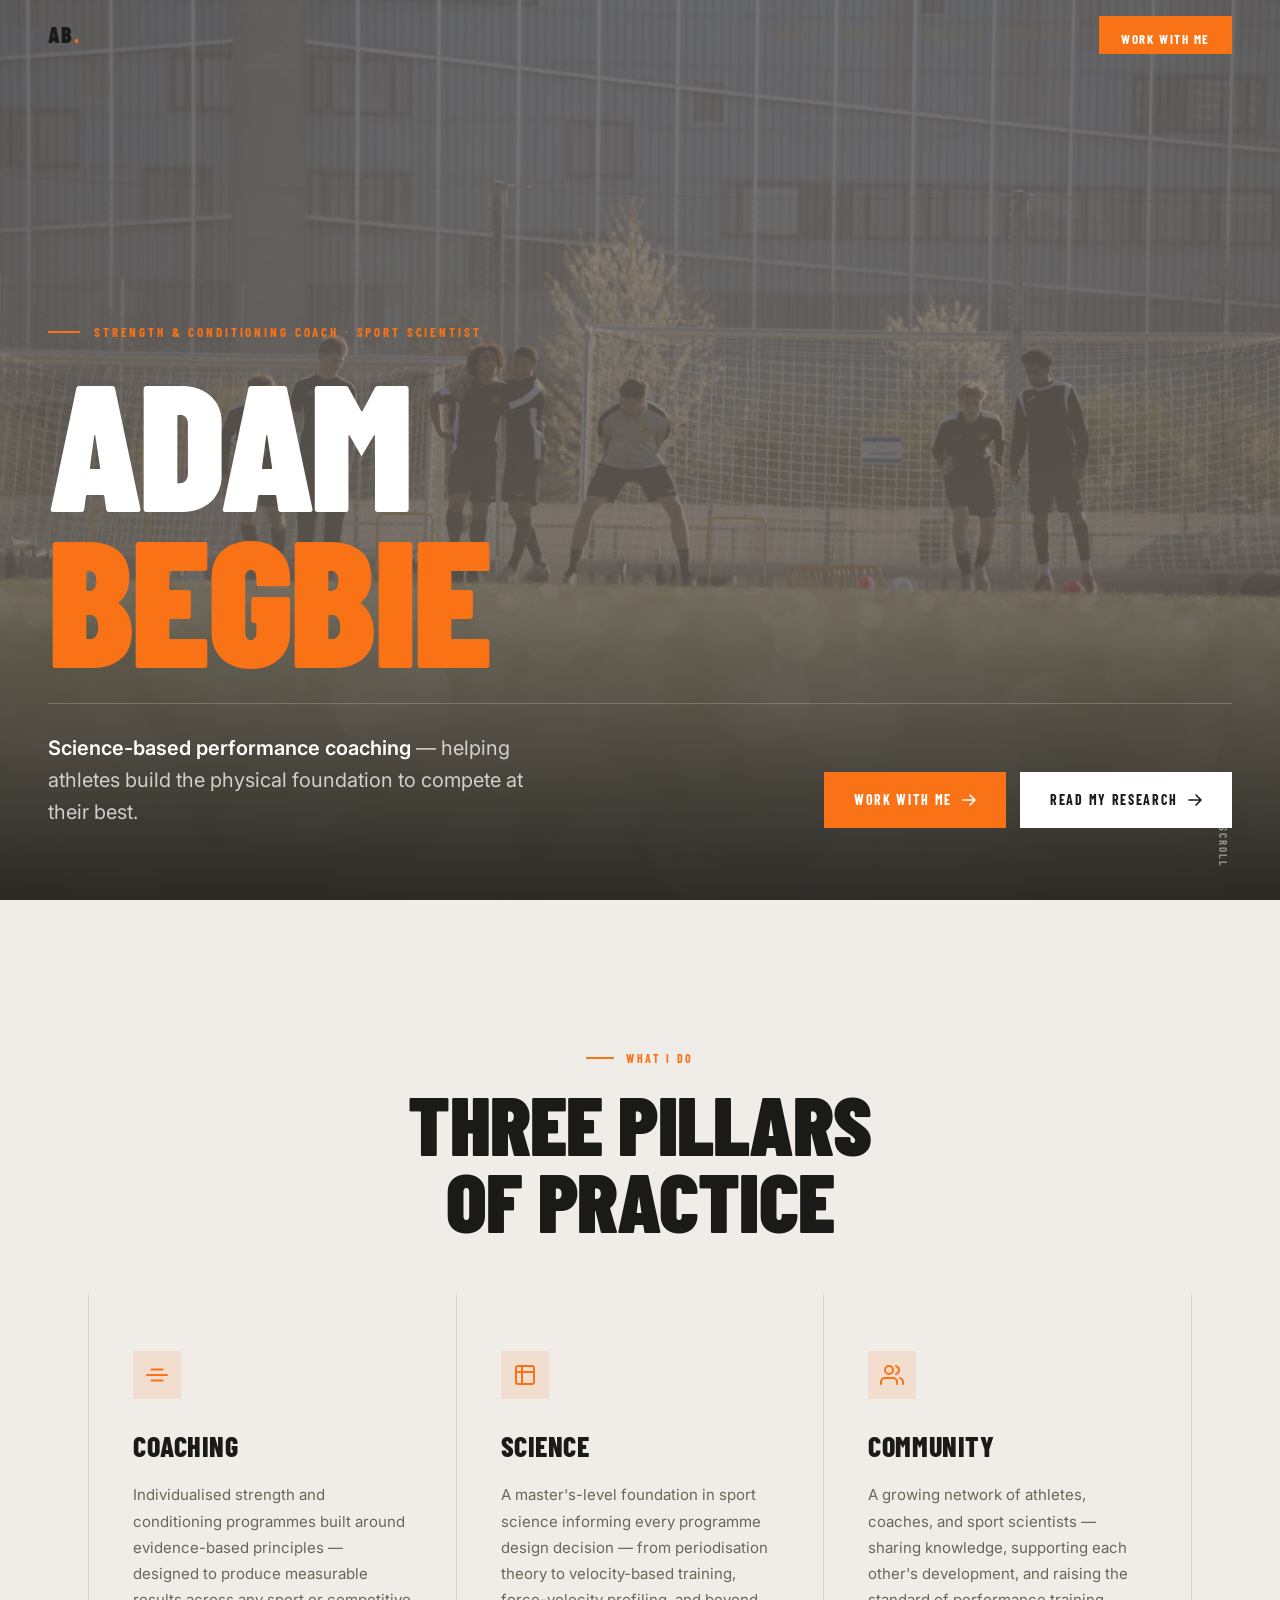
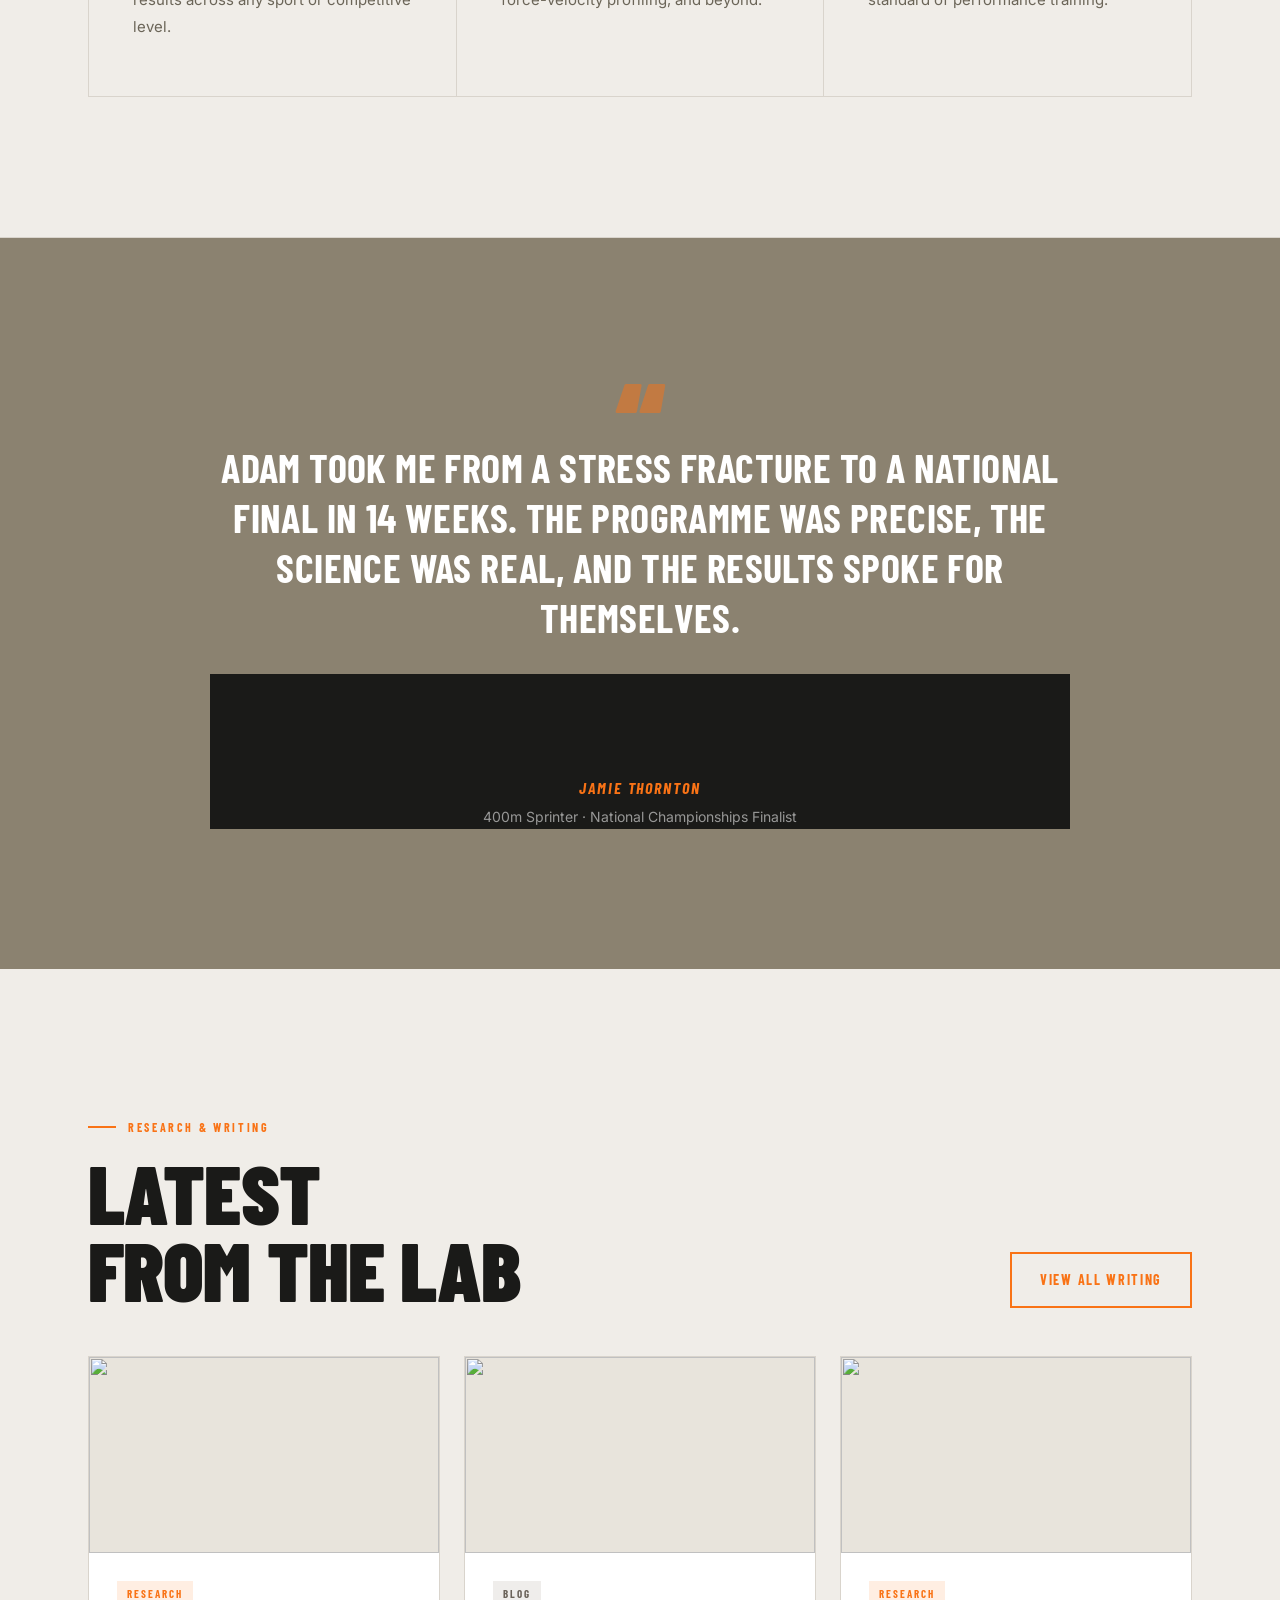
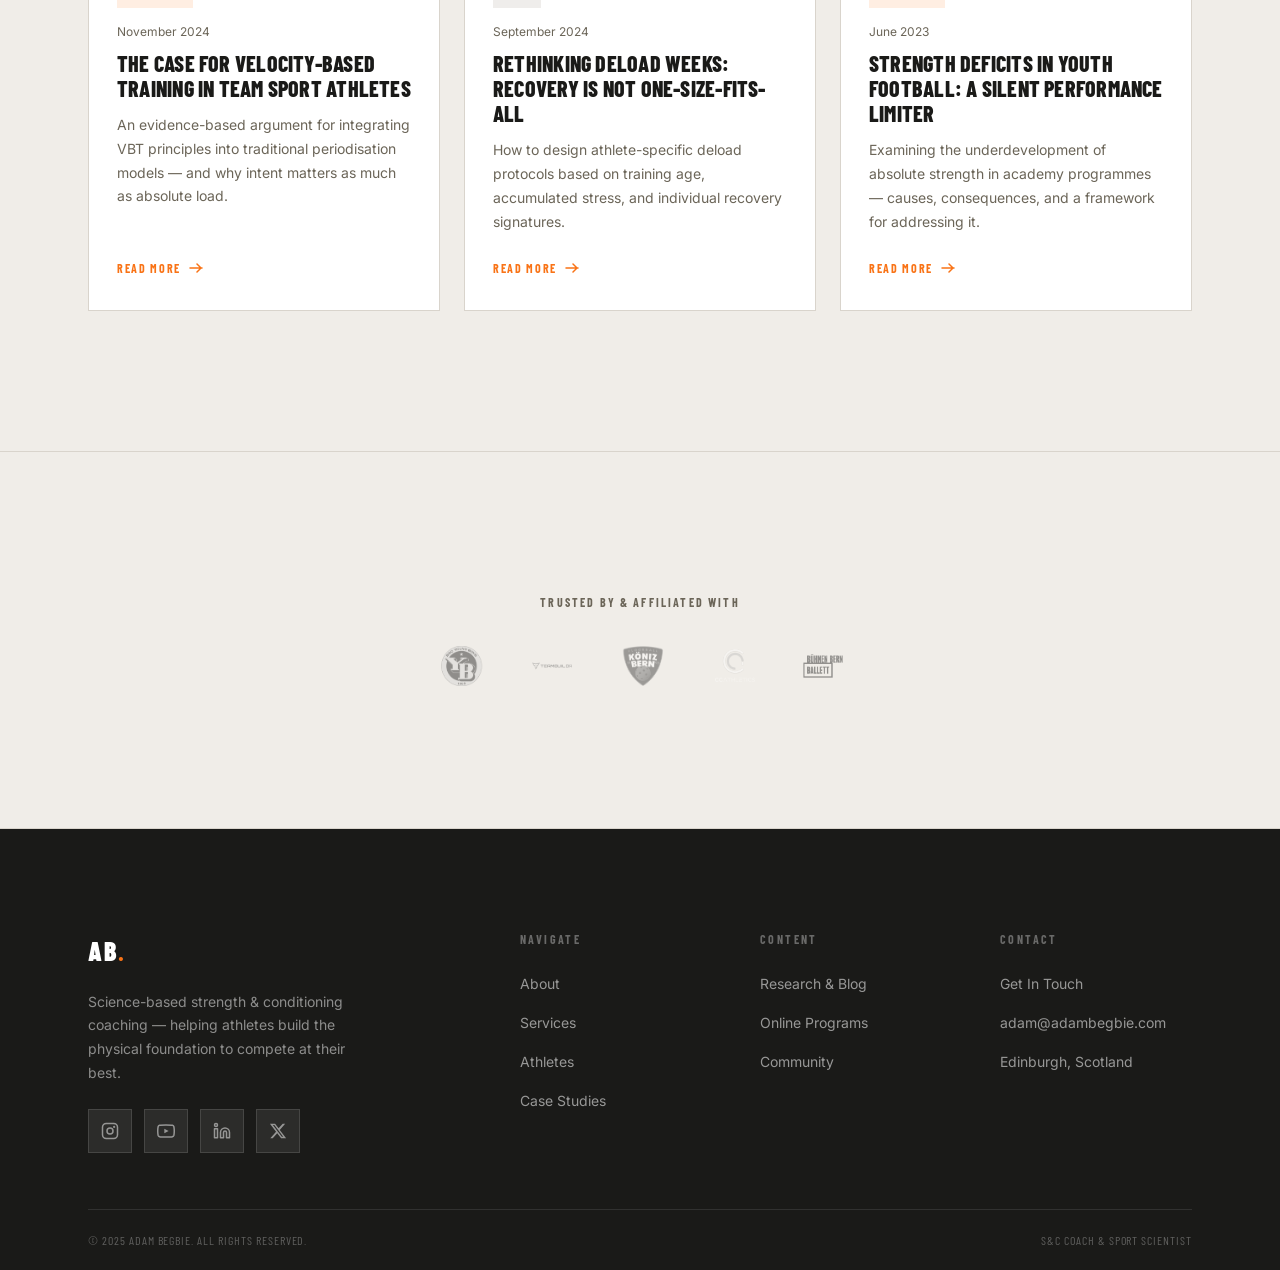
==== index.html @ f8c19b1a "Integrate real images — hero, about portrait, Lea Suter athlete card, partner logos Co-Authored-By: " ====
<!DOCTYPE html>
<html lang="en">
<head>
  <meta charset="UTF-8">
  <meta name="viewport" content="width=device-width, initial-scale=1.0">
  <title>Adam Begbie — Strength & Conditioning Coach & Sport Scientist</title>
  <meta name="description" content="Science-based strength and conditioning coaching for athletes who demand more. 1:1 coaching, online programming, performance testing, and sport science consultancy.">
  <meta property="og:title" content="Adam Begbie — S&C Coach & Sport Scientist">
  <meta property="og:description" content="Helping athletes build the physical foundation to compete at their best.">
  <meta property="og:image" content="assets/images/og-image.jpg">
  <meta property="og:type" content="website">
  <link rel="icon" href="assets/images/favicon.png">

  <link rel="preconnect" href="https://fonts.googleapis.com">
  <link rel="preconnect" href="https://fonts.gstatic.com" crossorigin>
  <link href="https://fonts.googleapis.com/css2?family=Barlow+Condensed:wght@700;800;900&family=Inter:wght@400;500;600&display=swap" rel="stylesheet">
  <link rel="stylesheet" href="styles.css">
</head>

<body>
  <a href="#main" class="skip">Skip to main content</a>

  <!-- ── NAV ──────────────────────────────────── -->
  <nav id="nav" role="navigation" aria-label="Main navigation">
    <a href="index.html" class="nav-logo" aria-label="Adam Begbie — home">AB<b>.</b></a>

    <div class="nav-links">
      <a href="about.html">About</a>
      <a href="services.html">Services</a>
      <a href="athletes.html">Athletes</a>
      <a href="blog.html">Research</a>
      <a href="contact.html" class="nav-cta">Work With Me</a>
    </div>

    <button class="hamburger" id="ham" aria-label="Open menu" aria-expanded="false" aria-controls="mob-nav">
      <span></span><span></span><span></span>
    </button>
  </nav>

  <nav id="mob-nav" aria-label="Mobile navigation" aria-hidden="true">
    <a href="about.html"    class="mlink">About</a>
    <a href="services.html" class="mlink">Services</a>
    <a href="athletes.html" class="mlink">Athletes</a>
    <a href="blog.html"     class="mlink">Research</a>
    <a href="contact.html"  class="mlink">Contact</a>
  </nav>

  <main id="main">

    <!-- ── HERO ─────────────────────────────────── -->
    <section id="hero" aria-label="Introduction">
      <div class="hero-img" aria-hidden="true">
        <!-- [PHOTO: Full-height hero portrait of Adam Begbie, athletic setting, high contrast] -->
        <img src="assets/images/hero-portrait.jpeg" alt="">
      </div>
      <div class="hero-overlay" aria-hidden="true"></div>

      <div class="hero-inner">
        <p class="hero-tag">Strength &amp; Conditioning Coach · Sport Scientist</p>

        <h1 class="hero-name" aria-label="Adam Begbie">
          ADAM<br><span class="o">BEGBIE</span>
        </h1>

        <div class="hero-rule" aria-hidden="true"></div>

        <div class="hero-foot">
          <p class="hero-tagline">
            <strong>Science-based performance coaching</strong> — helping athletes
            build the physical foundation to compete at their best.
          </p>
          <div class="hero-ctas">
            <a href="services.html" class="btn btn-fill">
              Work With Me
              <svg width="14" height="14" viewBox="0 0 14 14" fill="none" aria-hidden="true">
                <path d="M1 7h12M8 2l5 5-5 5" stroke="currentColor" stroke-width="1.6" stroke-linecap="round" stroke-linejoin="round"/>
              </svg>
            </a>
            <a href="blog.html" class="btn btn-light">
              Read My Research
              <svg width="14" height="14" viewBox="0 0 14 14" fill="none" aria-hidden="true">
                <path d="M1 7h12M8 2l5 5-5 5" stroke="currentColor" stroke-width="1.6" stroke-linecap="round" stroke-linejoin="round"/>
              </svg>
            </a>
          </div>
        </div>
      </div>

      <div class="scroll-hint" aria-hidden="true">
        <span>Scroll</span>
      </div>
    </section>

    <!-- ── WHAT I DO ──────────────────────────────── -->
    <section id="what-i-do" class="section-pad" aria-labelledby="wid-h">
      <div class="container">
        <div class="sr" style="text-align:center; margin-bottom: 56px;">
          <p class="lbl" style="justify-content:center">What I Do</p>
          <h2 class="section-head" id="wid-h">THREE PILLARS<br>OF PRACTICE</h2>
        </div>
        <div class="pillars">

          <div class="pillar sr">
            <div class="pillar-icon" aria-hidden="true">
              <svg viewBox="0 0 24 24" fill="none" stroke="currentColor" stroke-width="2" stroke-linecap="round" stroke-linejoin="round">
                <path d="M6.5 6.5h11M6.5 17.5h11M4 12h16M2 12h2M20 12h2"/>
              </svg>
            </div>
            <h3>Coaching</h3>
            <p>Individualised strength and conditioning programmes built around evidence-based principles — designed to produce measurable results across any sport or competitive level.</p>
          </div>

          <div class="pillar sr d2">
            <div class="pillar-icon" aria-hidden="true">
              <svg viewBox="0 0 24 24" fill="none" stroke="currentColor" stroke-width="2" stroke-linecap="round" stroke-linejoin="round">
                <path d="M9 3H5a2 2 0 00-2 2v4m6-6h10a2 2 0 012 2v4M9 3v18m0 0h10a2 2 0 002-2V9M9 21H5a2 2 0 01-2-2V9m0 0h18"/>
              </svg>
            </div>
            <h3>Science</h3>
            <p>A master's-level foundation in sport science informing every programme design decision — from periodisation theory to velocity-based training, force-velocity profiling, and beyond.</p>
          </div>

          <div class="pillar sr d3">
            <div class="pillar-icon" aria-hidden="true">
              <svg viewBox="0 0 24 24" fill="none" stroke="currentColor" stroke-width="2" stroke-linecap="round" stroke-linejoin="round">
                <path d="M17 21v-2a4 4 0 00-4-4H5a4 4 0 00-4 4v2M9 11a4 4 0 100-8 4 4 0 000 8zM23 21v-2a4 4 0 00-3-3.87M16 3.13a4 4 0 010 7.75"/>
              </svg>
            </div>
            <h3>Community</h3>
            <p>A growing network of athletes, coaches, and sport scientists — sharing knowledge, supporting each other's development, and raising the standard of performance training.</p>
          </div>

        </div>
      </div>
    </section>

    <!-- ── FEATURED QUOTE ─────────────────────────── -->
    <section id="featured-quote" class="dark" aria-label="Featured testimonial">
      <div class="container">
        <div class="quote-wrap sr">
          <span class="quote-mark" aria-hidden="true">&ldquo;</span>
          <blockquote>
            <p class="quote-text">
              Adam took me from a stress fracture to a national final in 14 weeks. The programme was precise, the science was real, and the results spoke for themselves.
            </p>
            <footer class="quote-attr">
              <cite class="quote-name">Jamie Thornton</cite>
              <span class="quote-role">400m Sprinter · National Championships Finalist</span>
            </footer>
          </blockquote>
        </div>
      </div>
    </section>

    <!-- ── BLOG TEASERS ───────────────────────────── -->
    <section id="home-blog" class="section-pad" aria-labelledby="blog-h">
      <div class="container">
        <div class="home-blog-top">
          <div class="sr">
            <p class="lbl">Research &amp; Writing</p>
            <h2 class="section-head" id="blog-h">LATEST<br>FROM THE LAB</h2>
          </div>
          <a href="blog.html" class="btn btn-outline sr d2">View All Writing</a>
        </div>

        <div class="card-grid">

          <article class="card sr" data-type="research">
            <div class="card-thumb">
              <!-- [PHOTO: Abstract sports science / lab imagery] -->
              <img src="https://placehold.co/800x450/D9D4CC/6B6558?text=RESEARCH" alt="">
            </div>
            <div class="card-body">
              <span class="card-tag tag-research">Research</span>
              <time class="card-date" datetime="2024-11">November 2024</time>
              <h3>The Case for Velocity-Based Training in Team Sport Athletes</h3>
              <p>An evidence-based argument for integrating VBT principles into traditional periodisation models — and why intent matters as much as absolute load.</p>
              <a href="blog.html" class="card-link">
                Read More
                <svg width="14" height="10" viewBox="0 0 14 10" fill="none" aria-hidden="true">
                  <path d="M1 5h12M8 1l4 4-4 4" stroke="currentColor" stroke-width="1.5" stroke-linecap="round" stroke-linejoin="round"/>
                </svg>
              </a>
            </div>
          </article>

          <article class="card sr d2" data-type="blog">
            <div class="card-thumb">
              <!-- [PHOTO: Athlete training, strength focus] -->
              <img src="https://placehold.co/800x450/D9D4CC/6B6558?text=COACHING+ARTICLE" alt="">
            </div>
            <div class="card-body">
              <span class="card-tag tag-blog">Blog</span>
              <time class="card-date" datetime="2024-09">September 2024</time>
              <h3>Rethinking Deload Weeks: Recovery Is Not One-Size-Fits-All</h3>
              <p>How to design athlete-specific deload protocols based on training age, accumulated stress, and individual recovery signatures.</p>
              <a href="blog.html" class="card-link">
                Read More
                <svg width="14" height="10" viewBox="0 0 14 10" fill="none" aria-hidden="true">
                  <path d="M1 5h12M8 1l4 4-4 4" stroke="currentColor" stroke-width="1.5" stroke-linecap="round" stroke-linejoin="round"/>
                </svg>
              </a>
            </div>
          </article>

          <article class="card sr d3" data-type="research">
            <div class="card-thumb">
              <!-- [PHOTO: Youth football / academy setting] -->
              <img src="https://placehold.co/800x450/D9D4CC/6B6558?text=RESEARCH" alt="">
            </div>
            <div class="card-body">
              <span class="card-tag tag-research">Research</span>
              <time class="card-date" datetime="2023-06">June 2023</time>
              <h3>Strength Deficits in Youth Football: A Silent Performance Limiter</h3>
              <p>Examining the underdevelopment of absolute strength in academy programmes — causes, consequences, and a framework for addressing it.</p>
              <a href="blog.html" class="card-link">
                Read More
                <svg width="14" height="10" viewBox="0 0 14 10" fill="none" aria-hidden="true">
                  <path d="M1 5h12M8 1l4 4-4 4" stroke="currentColor" stroke-width="1.5" stroke-linecap="round" stroke-linejoin="round"/>
                </svg>
              </a>
            </div>
          </article>

        </div>
      </div>
    </section>

    <!-- ── PARTNERS ───────────────────────────────── -->
    <section id="partners" class="section-pad" aria-label="Partners and affiliations">
      <div class="container">
        <p class="partners-intro sr">Trusted by &amp; affiliated with</p>
        <div class="partners-strip sr d1">
          <div class="partner-logo"><img src="assets/images/Partner-logo-1.png" alt="Partner 1"></div>
          <div class="partner-logo"><img src="assets/images/Partner-logo-2.png" alt="Partner 2"></div>
          <div class="partner-logo"><img src="assets/images/Partner-logo-3.png" alt="Partner 3"></div>
          <div class="partner-logo"><img src="assets/images/Partner-logo-4.png" alt="Partner 4"></div>
          <div class="partner-logo"><img src="assets/images/Partner-logo-5.png" alt="Partner 5"></div>
        </div>
      </div>
    </section>

  </main>

  <!-- ── FOOTER ──────────────────────────────────── -->
  <footer role="contentinfo">
    <div class="container">
      <div class="footer-grid">
        <div class="footer-brand">
          <a href="index.html" class="nav-logo">AB<b>.</b></a>
          <p>Science-based strength &amp; conditioning coaching — helping athletes build the physical foundation to compete at their best.</p>
          <div class="socials" aria-label="Social media links">
            <a href="#" class="social-btn" aria-label="Instagram" target="_blank" rel="noopener noreferrer">
              <svg viewBox="0 0 24 24" fill="none" stroke="currentColor" stroke-width="2" stroke-linecap="round" stroke-linejoin="round"><rect x="2" y="2" width="20" height="20" rx="5"/><circle cx="12" cy="12" r="4"/><circle cx="17.5" cy="6.5" r=".5" fill="currentColor"/></svg>
            </a>
            <a href="#" class="social-btn" aria-label="YouTube" target="_blank" rel="noopener noreferrer">
              <svg viewBox="0 0 24 24" fill="none" stroke="currentColor" stroke-width="2" stroke-linecap="round" stroke-linejoin="round"><path d="M22.54 6.42a2.78 2.78 0 00-1.95-1.96C18.88 4 12 4 12 4s-6.88 0-8.59.46A2.78 2.78 0 001.46 6.42 29 29 0 001 12a29 29 0 00.46 5.58 2.78 2.78 0 001.95 1.96C5.12 20 12 20 12 20s6.88 0 8.59-.46a2.78 2.78 0 001.95-1.96A29 29 0 0023 12a29 29 0 00-.46-5.58z"/><polygon points="9.75 15.02 15.5 12 9.75 8.98 9.75 15.02" fill="currentColor" stroke="none"/></svg>
            </a>
            <a href="#" class="social-btn" aria-label="LinkedIn" target="_blank" rel="noopener noreferrer">
              <svg viewBox="0 0 24 24" fill="none" stroke="currentColor" stroke-width="2" stroke-linecap="round" stroke-linejoin="round"><path d="M16 8a6 6 0 016 6v7h-4v-7a2 2 0 00-2-2 2 2 0 00-2 2v7h-4v-7a6 6 0 016-6z"/><rect x="2" y="9" width="4" height="12"/><circle cx="4" cy="4" r="2"/></svg>
            </a>
            <a href="#" class="social-btn" aria-label="X / Twitter" target="_blank" rel="noopener noreferrer">
              <svg viewBox="0 0 24 24" fill="currentColor"><path d="M18.244 2.25h3.308l-7.227 8.26 8.502 11.24H16.17l-5.214-6.817L4.99 21.75H1.68l7.73-8.835L1.254 2.25H8.08l4.713 6.231zm-1.161 17.52h1.833L7.084 4.126H5.117z"/></svg>
            </a>
          </div>
        </div>

        <div class="footer-col">
          <h4>Navigate</h4>
          <ul>
            <li><a href="about.html">About</a></li>
            <li><a href="services.html">Services</a></li>
            <li><a href="athletes.html">Athletes</a></li>
            <li><a href="case-studies.html">Case Studies</a></li>
          </ul>
        </div>

        <div class="footer-col">
          <h4>Content</h4>
          <ul>
            <li><a href="blog.html">Research &amp; Blog</a></li>
            <li><a href="training-programs.html">Online Programs</a></li>
            <li><a href="community.html">Community</a></li>
          </ul>
        </div>

        <div class="footer-col">
          <h4>Contact</h4>
          <ul>
            <li><a href="contact.html">Get In Touch</a></li>
            <li><a href="mailto:adam@adambegbie.com">adam@adambegbie.com</a></li>
            <li><a href="#">Edinburgh, Scotland</a></li>
          </ul>
        </div>
      </div>

      <div class="footer-bottom">
        <span>&copy; 2025 Adam Begbie. All rights reserved.</span>
        <span>S&amp;C Coach &amp; Sport Scientist</span>
      </div>
    </div>
  </footer>

  <script src="main.js"></script>
</body>
</html>
---- styles.css ----
/* ═══════════════════════════════════════════════
   ADAM BEGBIE — DESIGN SYSTEM
   ═══════════════════════════════════════════════ */

/* ─── TOKENS ──────────────────────────────────── */
:root {
  --accent:        #F97316;
  --accent-h:      #EA6A0A;
  --accent-dim:    rgba(249,115,22,.12);
  --bg:            #F0EDE8;
  --bg-alt:        #E8E4DC;
  --bg-dark:       #8B8270;
  --bg-darker:     #6A6259;
  --surface:       #FFFFFF;
  --text:          #1A1A18;
  --text-muted:    #6B6558;
  --text-light:    #FFFFFF;
  --border:        #D9D4CC;
  --border-dark:   rgba(255,255,255,.18);

  --f-disp: 'Barlow Condensed', sans-serif;
  --f-body: 'Inter', sans-serif;

  --max-w:   1200px;
  --gutter:  clamp(20px, 4vw, 48px);
  --section: clamp(80px, 12vw, 140px);
}

/* ─── RESET ───────────────────────────────────── */
*, *::before, *::after { box-sizing: border-box; margin: 0; padding: 0; }

html {
  scroll-behavior: smooth;
  font-size: 16px;
}

body {
  background: var(--bg);
  color: var(--text);
  font-family: var(--f-body);
  line-height: 1.7;
  overflow-x: hidden;
  -webkit-font-smoothing: antialiased;
}

a   { color: inherit; text-decoration: none; }
img { max-width: 100%; display: block; object-fit: cover; }
button { cursor: pointer; border: none; background: none; font: inherit; color: inherit; }
ul, ol { list-style: none; }

/* ─── SKIP LINK ──────────────────────────────── */
.skip {
  position: absolute; top: -100%; left: 16px;
  background: var(--accent); color: var(--surface);
  font-family: var(--f-disp); font-size: 13px; letter-spacing: .1em; text-transform: uppercase;
  padding: 10px 18px; z-index: 9999;
  transition: top .2s;
}
.skip:focus { top: 16px; }

/* ─── UTILS ───────────────────────────────────── */
.container {
  max-width: var(--max-w);
  margin: 0 auto;
  padding: 0 var(--gutter);
}

.section-pad {
  padding: var(--section) 0;
}

/* label above headings */
.lbl {
  display: inline-flex; align-items: center; gap: 12px;
  font-family: var(--f-disp); font-size: 12px; font-weight: 700;
  letter-spacing: .22em; text-transform: uppercase; color: var(--accent);
  margin-bottom: 16px;
}
.lbl::before {
  content: ''; display: block;
  width: 28px; height: 2px; background: var(--accent); flex-shrink: 0;
}

.section-head {
  font-family: var(--f-disp); font-weight: 900;
  font-size: clamp(52px, 7vw, 84px);
  line-height: .92; letter-spacing: -.01em; text-transform: uppercase;
}

/* on dark backgrounds */
.dark .lbl   { color: rgba(249,115,22,.9); }
.dark .lbl::before { background: rgba(249,115,22,.9); }
.dark .section-head { color: var(--text-light); }
.dark        { color: var(--text-light); }

/* scroll reveal */
.sr {
  opacity: 0;
  transform: translateY(28px);
  transition: opacity .65s ease-out, transform .65s ease-out;
}
.sr.in { opacity: 1; transform: none; }
.sr.d1 { transition-delay: .1s; }
.sr.d2 { transition-delay: .2s; }
.sr.d3 { transition-delay: .3s; }
.sr.d4 { transition-delay: .4s; }

@media (prefers-reduced-motion: reduce) {
  *, *::before, *::after { animation-duration: .01ms !important; transition-duration: .01ms !important; }
  .sr { opacity: 1; transform: none; }
}

/* hidden (filter) */
.hidden { display: none !important; }

/* ─── BUTTONS ─────────────────────────────────── */
.btn {
  display: inline-flex; align-items: center; gap: 10px;
  font-family: var(--f-disp); font-size: 14px; font-weight: 700;
  letter-spacing: .12em; text-transform: uppercase;
  padding: 14px 28px; min-height: 50px;
  transition: background .2s, color .2s, border-color .2s, transform .12s;
  white-space: nowrap; border: 2px solid transparent;
}
.btn:active { transform: translateY(1px); }

.btn-fill {
  background: var(--accent); color: var(--surface);
  border-color: var(--accent);
}
.btn-fill:hover { background: var(--accent-h); border-color: var(--accent-h); }

.btn-outline {
  background: transparent; color: var(--accent);
  border-color: var(--accent);
}
.btn-outline:hover { background: var(--accent); color: var(--surface); }

.btn-ghost {
  background: transparent; color: var(--text);
  border-color: var(--border);
}
.btn-ghost:hover { border-color: var(--text); }

.btn-light {
  background: var(--surface); color: var(--text);
  border-color: var(--surface);
}
.btn-light:hover { background: var(--bg); }

/* ─── NAV ─────────────────────────────────────── */
#nav {
  position: fixed; inset: 0 0 auto 0; z-index: 1000;
  padding: 16px var(--gutter);
  display: flex; align-items: center; justify-content: space-between;
  gap: 24px;
  transition: background .3s, box-shadow .3s, border-color .3s;
  border-bottom: 1px solid transparent;
}
#nav.scrolled {
  background: rgba(240,237,232,.92);
  backdrop-filter: blur(12px); -webkit-backdrop-filter: blur(12px);
  border-color: var(--border);
  box-shadow: 0 1px 0 var(--border);
}

.nav-logo {
  font-family: var(--f-disp); font-weight: 900; font-size: 22px;
  letter-spacing: .06em; color: var(--text); text-transform: uppercase;
  flex-shrink: 0;
}
.nav-logo b { color: var(--accent); }

.nav-links {
  display: flex; align-items: center; gap: 28px;
}
.nav-links a {
  font-family: var(--f-disp); font-size: 13px; font-weight: 700;
  letter-spacing: .12em; text-transform: uppercase;
  color: var(--text-muted);
  position: relative; padding-bottom: 2px;
  transition: color .2s;
}
.nav-links a::after {
  content: ''; position: absolute; bottom: 0; left: 0;
  width: 0; height: 2px; background: var(--accent);
  transition: width .25s ease-out;
}
.nav-links a:hover { color: var(--text); }
.nav-links a:hover::after { width: 100%; }
.nav-links a.active { color: var(--text); }
.nav-links a.active::after { width: 100%; }

.nav-cta {
  font-family: var(--f-disp); font-size: 13px; font-weight: 700;
  letter-spacing: .12em; text-transform: uppercase;
  background: var(--accent); color: var(--surface) !important;
  padding: 10px 20px; border: 2px solid var(--accent);
  transition: background .2s, border-color .2s;
}
.nav-cta::after { display: none !important; }
.nav-cta:hover { background: var(--accent-h) !important; border-color: var(--accent-h); }

/* hamburger */
.hamburger {
  display: none;
  flex-direction: column; gap: 5px;
  width: 44px; height: 44px;
  align-items: center; justify-content: center;
  flex-shrink: 0;
}
.hamburger span {
  display: block; width: 22px; height: 2px;
  background: var(--text);
  transition: transform .3s, opacity .3s;
}
.hamburger.open span:nth-child(1) { transform: rotate(45deg) translate(5px, 5px); }
.hamburger.open span:nth-child(2) { opacity: 0; }
.hamburger.open span:nth-child(3) { transform: rotate(-45deg) translate(5px, -5px); }

/* mobile overlay */
#mob-nav {
  display: none; position: fixed; inset: 0; z-index: 999;
  background: var(--bg);
  flex-direction: column; align-items: center; justify-content: center; gap: 32px;
}
#mob-nav.open { display: flex; }
#mob-nav a {
  font-family: var(--f-disp); font-weight: 900; font-size: 48px;
  text-transform: uppercase; letter-spacing: .02em;
  color: var(--text-muted); transition: color .2s;
}
#mob-nav a:hover { color: var(--accent); }

/* ─── PAGE HEADER (inner pages) ───────────────── */
.page-header {
  padding: calc(var(--section) + 60px) 0 var(--section);
  background: var(--bg-dark);
  color: var(--text-light);
}
.page-header .lbl { color: rgba(249,115,22,.85); }
.page-header .lbl::before { background: rgba(249,115,22,.85); }
.page-header .section-head { color: var(--text-light); }
.page-header p {
  font-size: clamp(16px, 1.8vw, 20px); color: rgba(255,255,255,.7);
  max-width: 560px; line-height: 1.65; margin-top: 20px;
}

/* ─── HERO ────────────────────────────────────── */
#hero {
  min-height: 100dvh;
  background: var(--bg-dark);
  color: var(--text-light);
  display: flex; flex-direction: column; justify-content: flex-end;
  padding: 0 var(--gutter) clamp(60px, 8vh, 100px);
  position: relative; overflow: hidden;
}

.hero-img {
  position: absolute; inset: 0;
  background: var(--bg-darker);
}
.hero-img img {
  width: 100%; height: 100%;
  object-fit: cover; object-position: center top;
  opacity: .45;
}

.hero-overlay {
  position: absolute; inset: 0;
  background: linear-gradient(
    to bottom,
    rgba(106,98,89,.3) 0%,
    rgba(106,98,89,.55) 60%,
    rgba(26,26,24,.85) 100%
  );
}

.hero-inner {
  position: relative; z-index: 1;
  max-width: var(--max-w); width: 100%; margin: 0 auto;
}

.hero-tag {
  font-family: var(--f-disp); font-size: 13px; font-weight: 700;
  letter-spacing: .22em; text-transform: uppercase;
  color: var(--accent);
  display: flex; align-items: center; gap: 14px;
  margin-bottom: 20px;
  opacity: 0; animation: fadeUp .7s ease-out .3s forwards;
}
.hero-tag::before { content: ''; width: 32px; height: 2px; background: var(--accent); }

.hero-name {
  font-family: var(--f-disp); font-weight: 900;
  font-size: clamp(80px, 14vw, 200px);
  line-height: .87; letter-spacing: -.02em; text-transform: uppercase;
  color: var(--text-light);
  opacity: 0; animation: fadeUp .85s ease-out .5s forwards;
}
.hero-name .o { color: var(--accent); }

.hero-rule {
  width: 100%; height: 1px; background: rgba(255,255,255,.2);
  margin: 28px 0;
  opacity: 0; transform-origin: left;
  animation: expandLine .8s ease-out .9s forwards;
}

.hero-foot {
  display: flex; align-items: flex-end; justify-content: space-between;
  gap: 40px; flex-wrap: wrap;
  opacity: 0; animation: fadeUp .8s ease-out 1.1s forwards;
}

.hero-tagline {
  font-size: clamp(15px, 1.8vw, 20px);
  color: rgba(255,255,255,.75);
  max-width: 500px; line-height: 1.6;
}
.hero-tagline strong { color: var(--text-light); font-weight: 600; }

.hero-ctas { display: flex; gap: 14px; flex-wrap: wrap; align-items: center; }

/* scroll indicator */
.scroll-hint {
  position: absolute; bottom: 32px; right: var(--gutter); z-index: 1;
  display: flex; align-items: center; gap: 10px;
  opacity: 0; animation: fadeIn .8s ease-out 1.8s forwards;
}
.scroll-hint span {
  font-family: var(--f-disp); font-size: 11px; font-weight: 700;
  letter-spacing: .18em; text-transform: uppercase;
  color: rgba(255,255,255,.45);
  writing-mode: vertical-rl;
}

/* ─── WHAT I DO (3-col) ───────────────────────── */
#what-i-do {
  border-bottom: 1px solid var(--border);
}

.pillars {
  display: grid;
  grid-template-columns: repeat(3, 1fr);
  border-left: 1px solid var(--border);
}
.pillar {
  padding: 56px 44px;
  border-right: 1px solid var(--border);
  border-bottom: 1px solid var(--border);
  position: relative; overflow: hidden;
  transition: background .25s;
}
.pillar:hover { background: var(--bg-alt); }

.pillar-icon {
  width: 48px; height: 48px;
  display: flex; align-items: center; justify-content: center;
  background: var(--accent-dim); color: var(--accent);
  margin-bottom: 24px;
}
.pillar-icon svg { width: 24px; height: 24px; }

.pillar h3 {
  font-family: var(--f-disp); font-weight: 800; font-size: 28px;
  text-transform: uppercase; letter-spacing: .02em;
  margin-bottom: 12px;
}
.pillar p { font-size: 15px; color: var(--text-muted); line-height: 1.75; }

/* ─── FEATURED TESTIMONIAL ────────────────────── */
#featured-quote {
  background: var(--bg-dark);
  padding: var(--section) 0;
  color: var(--text-light);
}
.quote-wrap {
  max-width: 860px; margin: 0 auto; text-align: center;
}
.quote-mark {
  font-family: var(--f-disp); font-weight: 900; font-size: 120px;
  line-height: .7; color: var(--accent); opacity: .5;
  display: block; margin-bottom: -20px;
}
.quote-text {
  font-family: var(--f-disp); font-weight: 700; font-size: clamp(24px, 3.5vw, 40px);
  line-height: 1.25; letter-spacing: .01em; text-transform: uppercase;
  margin-bottom: 32px; color: var(--text-light);
}
.quote-attr {
  display: flex; flex-direction: column; align-items: center; gap: 4px;
}
.quote-name {
  font-family: var(--f-disp); font-weight: 700; font-size: 16px;
  letter-spacing: .12em; text-transform: uppercase; color: var(--accent);
}
.quote-role { font-size: 14px; color: rgba(255,255,255,.55); }

/* ─── BLOG TEASERS ────────────────────────────── */
#home-blog {
  border-bottom: 1px solid var(--border);
}
.home-blog-top {
  display: flex; align-items: flex-end; justify-content: space-between;
  gap: 24px; flex-wrap: wrap; margin-bottom: 48px;
}

/* ─── CARD GRID (shared) ──────────────────────── */
.card-grid {
  display: grid;
  grid-template-columns: repeat(3, 1fr);
  gap: 24px;
}

.card {
  background: var(--surface); border: 1px solid var(--border);
  display: flex; flex-direction: column;
  transition: transform .25s, box-shadow .25s, border-color .25s;
  overflow: hidden;
}
.card:hover {
  transform: translateY(-4px);
  box-shadow: 0 12px 36px rgba(26,26,24,.1);
  border-color: var(--accent);
}

.card-thumb {
  aspect-ratio: 16/9; background: var(--bg-alt);
  position: relative; overflow: hidden;
}
.card-thumb img { width: 100%; height: 100%; }

.card-body {
  padding: 28px 28px 32px;
  display: flex; flex-direction: column; flex: 1;
}

.card-tag {
  display: inline-flex; align-items: center;
  font-family: var(--f-disp); font-size: 11px; font-weight: 700;
  letter-spacing: .18em; text-transform: uppercase;
  padding: 4px 10px; margin-bottom: 14px;
  align-self: flex-start;
}
.tag-research { background: rgba(249,115,22,.12); color: var(--accent); }
.tag-blog     { background: rgba(139,130,112,.14); color: var(--bg-darker); }

.card-date {
  font-size: 12px; color: var(--text-muted);
  margin-bottom: 8px;
}

.card h3 {
  font-family: var(--f-disp); font-weight: 800; font-size: 22px;
  text-transform: uppercase; letter-spacing: .01em;
  line-height: 1.15; margin-bottom: 12px; color: var(--text);
}
.card p {
  font-size: 14px; color: var(--text-muted); line-height: 1.7;
  flex: 1; margin-bottom: 24px;
}
.card-link {
  font-family: var(--f-disp); font-size: 12px; font-weight: 700;
  letter-spacing: .14em; text-transform: uppercase; color: var(--accent);
  display: inline-flex; align-items: center; gap: 8px;
  transition: gap .2s;
  align-self: flex-start;
}
.card-link:hover { gap: 14px; }
.card-link svg { flex-shrink: 0; }

/* ─── PARTNERS ────────────────────────────────── */
#partners {
  border-bottom: 1px solid var(--border);
}
.partners-intro {
  font-size: 12px; font-family: var(--f-disp); font-weight: 700;
  letter-spacing: .18em; text-transform: uppercase; color: var(--text-muted);
  text-align: center; margin-bottom: 32px;
}
.partners-strip {
  display: flex; align-items: center; justify-content: center;
  gap: 48px; flex-wrap: wrap;
}
.partner-logo {
  opacity: .4; filter: grayscale(1);
  transition: opacity .25s, filter .25s;
  min-height: 44px; display: flex; align-items: center;
}
.partner-logo:hover { opacity: .85; filter: grayscale(0); }
.partner-logo img { height: 40px; width: auto; }

/* ─── ABOUT PAGE ──────────────────────────────── */
.about-split {
  display: grid;
  grid-template-columns: 1fr 1fr;
  gap: clamp(48px, 7vw, 100px);
  align-items: start;
}
.about-photo {
  aspect-ratio: 3/4;
  background: var(--bg-alt);
  position: sticky; top: 100px;
  overflow: hidden;
}
.about-photo img { width: 100%; height: 100%; }

.about-body > p {
  font-size: clamp(16px, 1.7vw, 19px);
  line-height: 1.85; color: var(--text-muted);
  margin-bottom: 24px;
}
.about-body > p:first-of-type {
  font-size: clamp(18px, 2vw, 22px);
  color: var(--text); font-weight: 500; line-height: 1.6;
}
.about-body strong { color: var(--text); font-weight: 600; }

/* timeline */
.timeline { margin-top: 56px; border-top: 1px solid var(--border); }
.tl-item {
  display: grid; grid-template-columns: 80px 1fr;
  gap: 24px; padding: 28px 0;
  border-bottom: 1px solid var(--border);
  align-items: start;
}
.tl-year {
  font-family: var(--f-disp); font-weight: 700; font-size: 18px;
  color: var(--accent); padding-top: 2px;
}
.tl-title {
  font-family: var(--f-disp); font-weight: 700; font-size: 18px;
  text-transform: uppercase; letter-spacing: .03em; margin-bottom: 4px;
}
.tl-sub { font-size: 14px; color: var(--text-muted); }

/* credentials */
.cred-grid {
  display: grid; grid-template-columns: repeat(2, 1fr); gap: 16px;
  margin-top: 56px;
}
.cred-badge {
  background: var(--surface); border: 1px solid var(--border);
  padding: 18px 20px;
  display: flex; align-items: center; gap: 14px;
  transition: border-color .2s;
}
.cred-badge:hover { border-color: var(--accent); }
.cred-dot {
  width: 8px; height: 8px; border-radius: 50%;
  background: var(--accent); flex-shrink: 0;
}
.cred-badge span { font-size: 14px; font-weight: 500; line-height: 1.4; }

/* research focus */
.research-focus {
  background: var(--bg-dark); color: var(--text-light);
  padding: var(--section) 0;
}
.focus-grid {
  display: grid; grid-template-columns: repeat(3, 1fr); gap: 1px;
  background: rgba(255,255,255,.12); margin-top: 48px;
}
.focus-item {
  background: var(--bg-dark); padding: 40px 32px;
}
.focus-n {
  font-family: var(--f-disp); font-weight: 900; font-size: 48px;
  color: var(--accent); margin-bottom: 14px; line-height: 1;
}
.focus-item h4 {
  font-family: var(--f-disp); font-weight: 800; font-size: 20px;
  text-transform: uppercase; letter-spacing: .04em; margin-bottom: 10px;
}
.focus-item p { font-size: 14px; color: rgba(255,255,255,.6); line-height: 1.65; }

/* ─── SERVICES PAGE ───────────────────────────── */
.service-item {
  display: grid; grid-template-columns: 80px 1fr auto;
  gap: 40px; align-items: start;
  padding: 52px 0; border-bottom: 1px solid var(--border);
  transition: background .2s;
}
.service-item:first-child { border-top: 1px solid var(--border); }
.service-item:hover { background: var(--bg-alt); margin: 0 calc(var(--gutter) * -1); padding-left: var(--gutter); padding-right: var(--gutter); }

.service-icon {
  width: 56px; height: 56px; background: var(--accent-dim);
  color: var(--accent);
  display: flex; align-items: center; justify-content: center;
  flex-shrink: 0; margin-top: 4px;
}
.service-icon svg { width: 28px; height: 28px; }

.service-body h3 {
  font-family: var(--f-disp); font-weight: 800; font-size: 32px;
  text-transform: uppercase; letter-spacing: .02em;
  margin-bottom: 12px;
}
.service-body > p {
  font-size: 15px; color: var(--text-muted); line-height: 1.75;
  max-width: 620px; margin-bottom: 24px;
}
.service-list {
  display: flex; flex-direction: column; gap: 8px;
}
.service-list li {
  font-size: 14px; color: var(--text-muted);
  display: flex; align-items: center; gap: 10px;
}
.service-list li::before { content: '—'; color: var(--accent); flex-shrink: 0; }

.service-cta { flex-shrink: 0; align-self: center; }

/* process section */
.process-grid {
  display: grid; grid-template-columns: repeat(4, 1fr); gap: 1px;
  background: var(--border); margin-top: 48px;
}
.process-step {
  background: var(--bg); padding: 36px 28px;
}
.process-n {
  font-family: var(--f-disp); font-weight: 900; font-size: 52px;
  color: var(--accent); line-height: 1; margin-bottom: 16px; opacity: .3;
}
.process-step h4 {
  font-family: var(--f-disp); font-weight: 800; font-size: 20px;
  text-transform: uppercase; letter-spacing: .04em; margin-bottom: 10px;
}
.process-step p { font-size: 14px; color: var(--text-muted); line-height: 1.6; }

/* ─── BLOG / RESEARCH PAGE ────────────────────── */
.filter-bar {
  display: flex; gap: 4px; flex-wrap: wrap; margin-bottom: 40px;
}
.filter-btn {
  font-family: var(--f-disp); font-size: 13px; font-weight: 700;
  letter-spacing: .12em; text-transform: uppercase;
  padding: 9px 20px; border: 2px solid var(--border);
  color: var(--text-muted); background: transparent;
  cursor: pointer; transition: all .2s;
}
.filter-btn:hover { border-color: var(--text-muted); color: var(--text); }
.filter-btn.active {
  background: var(--accent); color: var(--surface);
  border-color: var(--accent);
}

/* ─── ATHLETES PAGE ───────────────────────────── */
.athletes-grid {
  display: grid;
  grid-template-columns: repeat(4, 1fr);
  gap: 20px;
}

.athlete-card {
  background: var(--surface); border: 1px solid var(--border);
  overflow: hidden;
  transition: transform .25s, box-shadow .25s, border-color .25s;
  cursor: pointer;
}
.athlete-card:hover {
  transform: translateY(-4px);
  box-shadow: 0 12px 36px rgba(26,26,24,.1);
  border-color: var(--accent);
}

.athlete-photo {
  aspect-ratio: 3/4; background: var(--bg-alt);
  position: relative; overflow: hidden;
}
.athlete-photo img { width: 100%; height: 100%; transition: transform .4s ease; }
.athlete-card:hover .athlete-photo img { transform: scale(1.04); }

.athlete-info {
  padding: 20px 20px 24px;
}
.athlete-sport {
  font-family: var(--f-disp); font-size: 11px; font-weight: 700;
  letter-spacing: .18em; text-transform: uppercase;
  color: var(--accent); margin-bottom: 6px;
}
.athlete-name {
  font-family: var(--f-disp); font-weight: 800; font-size: 20px;
  text-transform: uppercase; letter-spacing: .02em; margin-bottom: 8px;
}
.athlete-quote {
  font-size: 13px; color: var(--text-muted); line-height: 1.55;
  font-style: italic;
}

/* ─── TRAINING PROGRAMS ───────────────────────── */
.programs-grid {
  display: grid; grid-template-columns: repeat(3, 1fr); gap: 24px;
}

.program-card {
  background: var(--surface); border: 1px solid var(--border);
  padding: 40px 36px;
  display: flex; flex-direction: column;
  position: relative; overflow: hidden;
  transition: border-color .25s, transform .25s, box-shadow .25s;
}
.program-card:hover {
  border-color: var(--accent);
  transform: translateY(-4px);
  box-shadow: 0 12px 36px rgba(26,26,24,.1);
}
.program-card.featured {
  background: var(--bg-dark); color: var(--text-light);
  border-color: var(--bg-dark);
}
.program-card.featured .program-level { color: rgba(249,115,22,.85); }
.program-card.featured .program-price { color: var(--text-light); }
.program-card.featured p { color: rgba(255,255,255,.65); }
.program-card.featured .program-includes li { color: rgba(255,255,255,.65); }
.program-card.featured .program-includes li::before { color: var(--accent); }

.program-level {
  font-family: var(--f-disp); font-size: 11px; font-weight: 700;
  letter-spacing: .2em; text-transform: uppercase;
  color: var(--accent); margin-bottom: 12px;
}
.program-name {
  font-family: var(--f-disp); font-weight: 900; font-size: 28px;
  text-transform: uppercase; letter-spacing: .02em; margin-bottom: 8px;
}
.program-duration {
  font-size: 13px; color: var(--text-muted); margin-bottom: 20px;
}
.program-card.featured .program-duration { color: rgba(255,255,255,.5); }
.program-card p { font-size: 14px; color: var(--text-muted); line-height: 1.7; margin-bottom: 28px; flex: 1; }

.program-includes {
  display: flex; flex-direction: column; gap: 8px; margin-bottom: 28px;
}
.program-includes li {
  font-size: 13px; color: var(--text-muted);
  display: flex; align-items: center; gap: 10px;
}
.program-includes li::before { content: '✓'; color: var(--accent); font-weight: 700; flex-shrink: 0; }

.program-price {
  font-family: var(--f-disp); font-weight: 900; font-size: 36px;
  color: var(--text); margin-bottom: 20px;
}
.program-price span {
  font-size: 15px; font-weight: 500; color: var(--text-muted);
  font-family: var(--f-body);
}

/* FAQ */
.faq { margin-top: 80px; }
.faq-item {
  border-bottom: 1px solid var(--border);
}
.faq-q {
  display: flex; align-items: center; justify-content: space-between;
  gap: 20px; padding: 24px 0; cursor: pointer;
  font-family: var(--f-disp); font-weight: 700; font-size: 18px;
  text-transform: uppercase; letter-spacing: .03em;
  list-style: none;
  transition: color .2s;
  min-height: 44px;
}
.faq-q:hover { color: var(--accent); }
.faq-q svg {
  flex-shrink: 0;
  transition: transform .3s ease;
}
.faq-item.open .faq-q svg { transform: rotate(45deg); }
.faq-a {
  overflow: hidden; max-height: 0;
  transition: max-height .4s ease, padding .4s ease;
}
.faq-item.open .faq-a { max-height: 300px; }
.faq-a p {
  font-size: 15px; color: var(--text-muted); line-height: 1.75;
  padding-bottom: 24px;
}

/* ─── TESTIMONIALS ────────────────────────────── */
.testi-grid {
  display: grid; grid-template-columns: repeat(3, 1fr); gap: 24px;
}
.testi-card {
  background: var(--surface); border: 1px solid var(--border);
  padding: 36px 32px;
}
.testi-stars {
  color: var(--accent); font-size: 16px; letter-spacing: 2px; margin-bottom: 16px;
}
.testi-quote {
  font-size: 15px; color: var(--text); line-height: 1.75;
  font-style: italic; margin-bottom: 24px;
}
.testi-person { display: flex; align-items: center; gap: 14px; }
.testi-photo {
  width: 48px; height: 48px; border-radius: 50%;
  background: var(--bg-alt); overflow: hidden; flex-shrink: 0;
}
.testi-photo img { width: 100%; height: 100%; object-fit: cover; }
.testi-name {
  font-family: var(--f-disp); font-weight: 700; font-size: 15px;
  text-transform: uppercase; letter-spacing: .06em; margin-bottom: 2px;
}
.testi-role { font-size: 12px; color: var(--text-muted); }

/* ─── COMMUNITY ───────────────────────────────── */
.community-grid {
  display: grid; grid-template-columns: 1fr 1fr; gap: clamp(48px, 7vw, 100px);
  align-items: center;
}
.benefits {
  display: flex; flex-direction: column; gap: 0; margin: 32px 0 40px;
}
.benefit {
  display: flex; align-items: flex-start; gap: 16px;
  padding: 20px 0; border-bottom: 1px solid var(--border);
}
.benefit-icon {
  width: 36px; height: 36px; background: var(--accent-dim);
  color: var(--accent);
  display: flex; align-items: center; justify-content: center;
  flex-shrink: 0;
}
.benefit-icon svg { width: 18px; height: 18px; }
.benefit h4 {
  font-family: var(--f-disp); font-weight: 700; font-size: 16px;
  text-transform: uppercase; letter-spacing: .06em; margin-bottom: 4px;
}
.benefit p { font-size: 14px; color: var(--text-muted); line-height: 1.6; }

/* community join form */
.join-form { display: flex; flex-direction: column; gap: 16px; }
.join-form .fi { max-width: 100%; }

/* ─── CASE STUDIES ────────────────────────────── */
.cs-grid {
  display: grid; grid-template-columns: 1fr; gap: 2px; background: var(--border);
}
.cs-card {
  background: var(--bg);
  display: grid; grid-template-columns: 1fr 2fr;
  overflow: hidden; cursor: pointer;
  transition: background .2s;
}
.cs-card:hover { background: var(--bg-alt); }
.cs-meta { padding: 52px 44px; border-right: 1px solid var(--border); }
.cs-sport {
  font-family: var(--f-disp); font-size: 12px; font-weight: 700;
  letter-spacing: .2em; text-transform: uppercase;
  color: var(--accent); margin-bottom: 10px;
}
.cs-name {
  font-family: var(--f-disp); font-weight: 900; font-size: 28px;
  text-transform: uppercase; letter-spacing: .02em; margin-bottom: 6px;
}
.cs-duration { font-size: 13px; color: var(--text-muted); }
.cs-body { padding: 52px 44px; }
.cs-body p { font-size: 15px; color: var(--text-muted); line-height: 1.75; margin-bottom: 24px; }
.cs-results {
  display: flex; gap: 32px; flex-wrap: wrap; margin-top: 28px;
}
.cs-result-n {
  font-family: var(--f-disp); font-weight: 900; font-size: 36px;
  color: var(--accent); line-height: 1;
}
.cs-result-l { font-size: 12px; color: var(--text-muted); margin-top: 4px; }

/* ─── CONTACT ─────────────────────────────────── */
.contact-wrap {
  display: grid; grid-template-columns: 1fr 1.2fr;
  gap: clamp(48px, 7vw, 100px); align-items: start;
}
.contact-h {
  font-family: var(--f-disp); font-weight: 900;
  font-size: clamp(52px, 7vw, 84px);
  line-height: .92; letter-spacing: -.01em; text-transform: uppercase;
  margin-bottom: 24px;
}
.contact-h em { color: var(--accent); font-style: italic; }
.contact-intro { font-size: 16px; color: var(--text-muted); line-height: 1.75; margin-bottom: 36px; }

.contact-detail {
  display: flex; align-items: center; gap: 14px;
  padding: 16px 0; border-bottom: 1px solid var(--border);
  font-size: 15px;
  transition: color .2s;
}
.contact-detail:hover { color: var(--accent); }
.contact-detail svg { color: var(--accent); flex-shrink: 0; }

.socials { display: flex; gap: 12px; margin-top: 28px; }
.social-btn {
  width: 44px; height: 44px;
  background: var(--surface); border: 1px solid var(--border);
  color: var(--text-muted);
  display: flex; align-items: center; justify-content: center;
  transition: background .2s, color .2s, border-color .2s;
}
.social-btn:hover { background: var(--accent); color: var(--surface); border-color: var(--accent); }
.social-btn svg { width: 18px; height: 18px; }

/* ─── FORM ────────────────────────────────────── */
.form { display: flex; flex-direction: column; gap: 20px; }
.fg  { display: flex; flex-direction: column; gap: 7px; }
.fl  {
  font-family: var(--f-disp); font-size: 11px; font-weight: 700;
  letter-spacing: .18em; text-transform: uppercase; color: var(--text-muted);
}
.fi {
  background: var(--surface); border: 1.5px solid var(--border);
  color: var(--text); font-family: var(--f-body); font-size: 16px;
  padding: 12px 16px; min-height: 50px; outline: none; width: 100%;
  -webkit-appearance: none; border-radius: 0;
  transition: border-color .2s;
}
.fi::placeholder { color: var(--border); }
.fi:focus { border-color: var(--accent); }
textarea.fi { resize: vertical; min-height: 120px; }

.form-note { font-size: 12px; color: var(--text-muted); }
.form-success {
  display: none;
  background: #F0FDF4; border: 1.5px solid #86EFAC;
  padding: 20px 24px; color: #166534;
  font-size: 15px; line-height: 1.6;
}
.form-success.show { display: block; }

/* ─── FOOTER ──────────────────────────────────── */
footer {
  background: var(--text); color: var(--text-light);
  padding: clamp(60px, 8vw, 100px) 0 0;
}
.footer-grid {
  display: grid; grid-template-columns: 2fr 1fr 1fr 1fr;
  gap: 48px; padding-bottom: 56px;
}
.footer-brand .nav-logo { color: var(--text-light); font-size: 26px; }
.footer-brand p {
  font-size: 14px; color: rgba(255,255,255,.5);
  line-height: 1.7; margin-top: 16px; max-width: 280px;
}
.footer-brand .socials { margin-top: 24px; }
.footer-brand .social-btn {
  background: rgba(255,255,255,.08); border-color: rgba(255,255,255,.12);
  color: rgba(255,255,255,.5);
}
.footer-brand .social-btn:hover { background: var(--accent); border-color: var(--accent); color: var(--surface); }

.footer-col h4 {
  font-family: var(--f-disp); font-size: 12px; font-weight: 700;
  letter-spacing: .2em; text-transform: uppercase;
  color: rgba(255,255,255,.35); margin-bottom: 20px;
}
.footer-col ul { display: flex; flex-direction: column; gap: 12px; }
.footer-col a {
  font-size: 14px; color: rgba(255,255,255,.55);
  transition: color .2s;
}
.footer-col a:hover { color: var(--accent); }

.footer-bottom {
  border-top: 1px solid rgba(255,255,255,.1);
  padding: 20px 0;
  display: flex; align-items: center; justify-content: space-between;
  gap: 16px; flex-wrap: wrap;
}
.footer-bottom span {
  font-size: 12px; color: rgba(255,255,255,.3);
  font-family: var(--f-disp); letter-spacing: .08em; text-transform: uppercase;
}

/* ─── ANIMATIONS ──────────────────────────────── */
@keyframes fadeUp {
  from { opacity: 0; transform: translateY(24px); }
  to   { opacity: 1; transform: none; }
}
@keyframes fadeIn {
  from { opacity: 0; }
  to   { opacity: 1; }
}
@keyframes expandLine {
  from { opacity: 0; transform: scaleX(0); }
  to   { opacity: 1; transform: scaleX(1); }
}

/* ─── RESPONSIVE ──────────────────────────────── */
@media (max-width: 1280px) {
  .athletes-grid { grid-template-columns: repeat(3, 1fr); }
}

@media (max-width: 1024px) {
  .footer-grid { grid-template-columns: 1fr 1fr; }
  .process-grid { grid-template-columns: repeat(2, 1fr); }
  .service-item { grid-template-columns: 56px 1fr; }
  .service-cta { display: none; }
}

@media (max-width: 768px) {
  .nav-links { display: none; }
  .hamburger { display: flex; }

  .card-grid       { grid-template-columns: 1fr; }
  .programs-grid   { grid-template-columns: 1fr; }
  .testi-grid      { grid-template-columns: 1fr; }
  .athletes-grid   { grid-template-columns: repeat(2, 1fr); }
  .pillars         { grid-template-columns: 1fr; }
  .about-split     { grid-template-columns: 1fr; }
  .about-photo     { position: static; aspect-ratio: 16/9; }
  .contact-wrap    { grid-template-columns: 1fr; }
  .community-grid  { grid-template-columns: 1fr; }
  .cs-card         { grid-template-columns: 1fr; }
  .cs-meta         { border-right: none; border-bottom: 1px solid var(--border); }
  .focus-grid      { grid-template-columns: 1fr; }
  .cred-grid       { grid-template-columns: 1fr; }

  .hero-foot { flex-direction: column; align-items: flex-start; gap: 20px; }
  footer { padding-top: 56px; }
  .footer-grid { grid-template-columns: 1fr; gap: 32px; padding-bottom: 40px; }
}

@media (max-width: 480px) {
  .athletes-grid { grid-template-columns: 1fr; }
  .hero-ctas { flex-direction: column; align-items: flex-start; }
  .hero-name { font-size: clamp(64px, 18vw, 80px); }
  .process-grid { grid-template-columns: 1fr; }
}
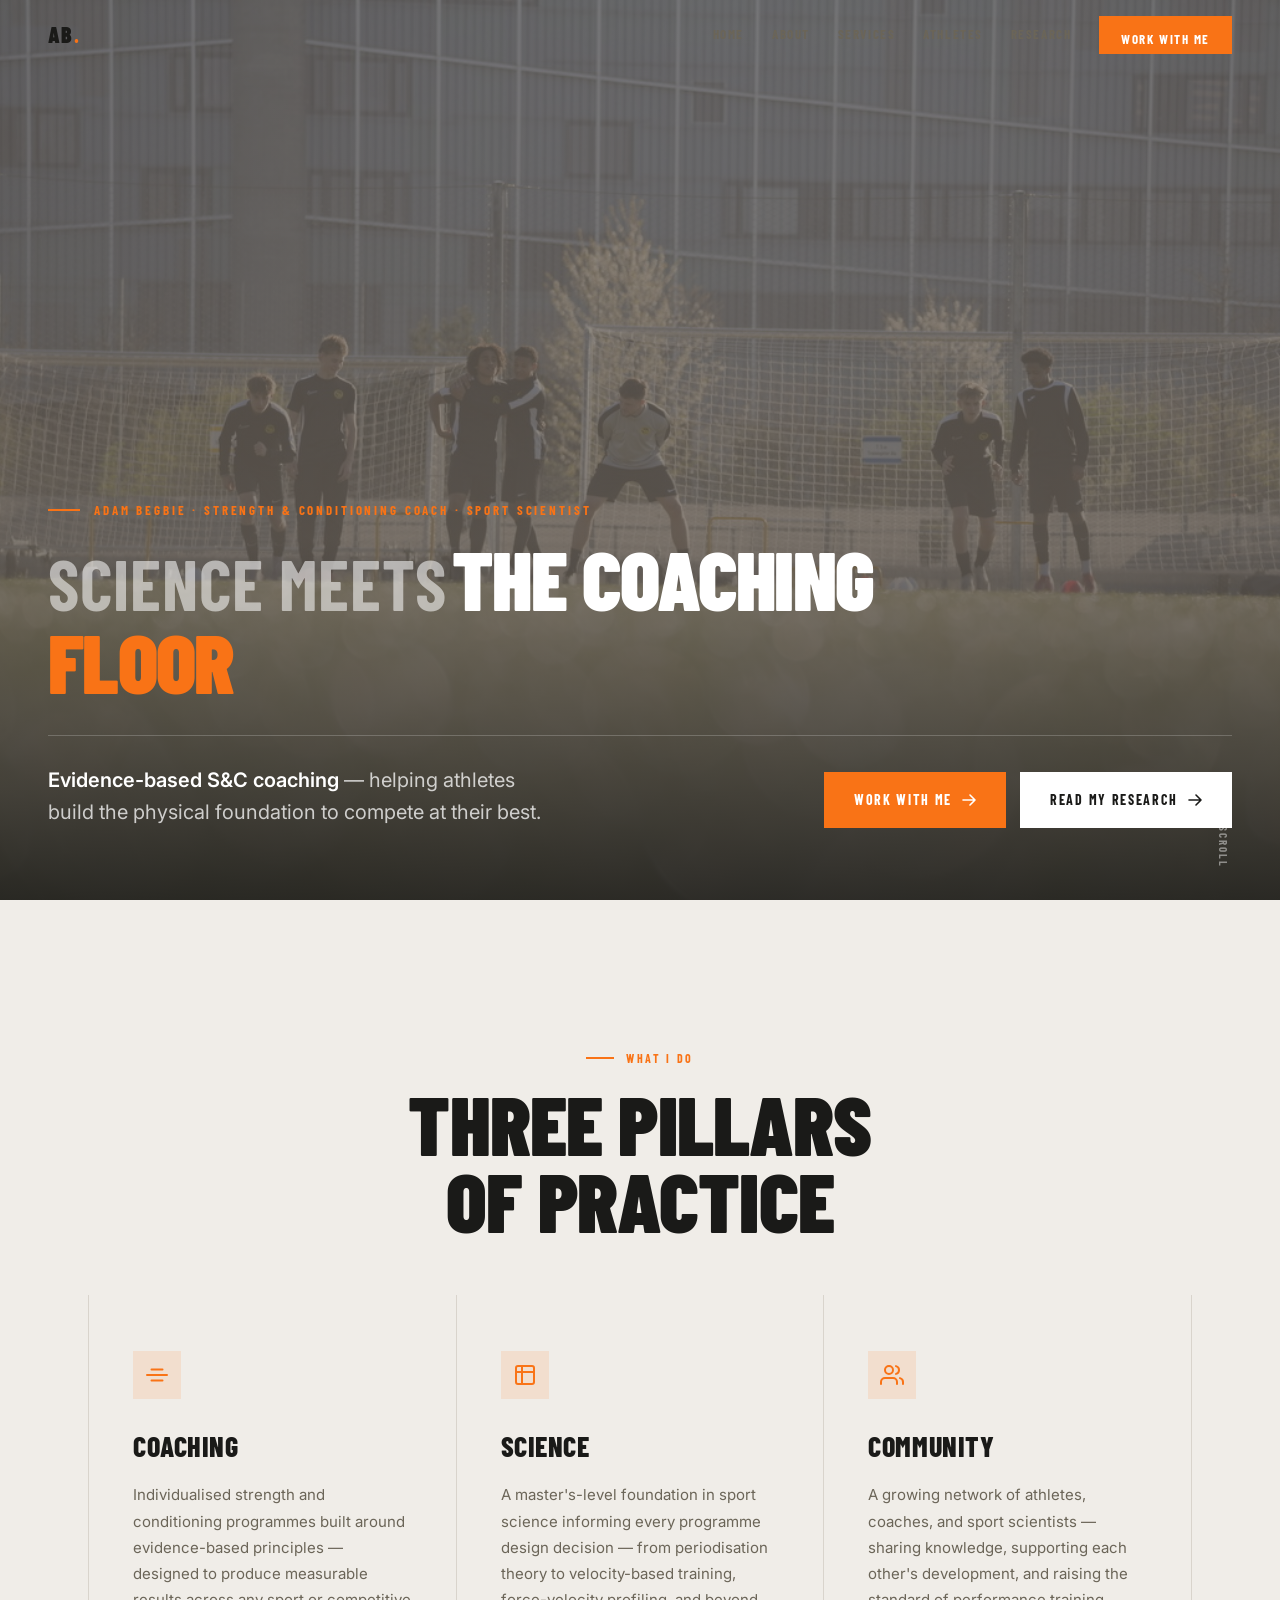
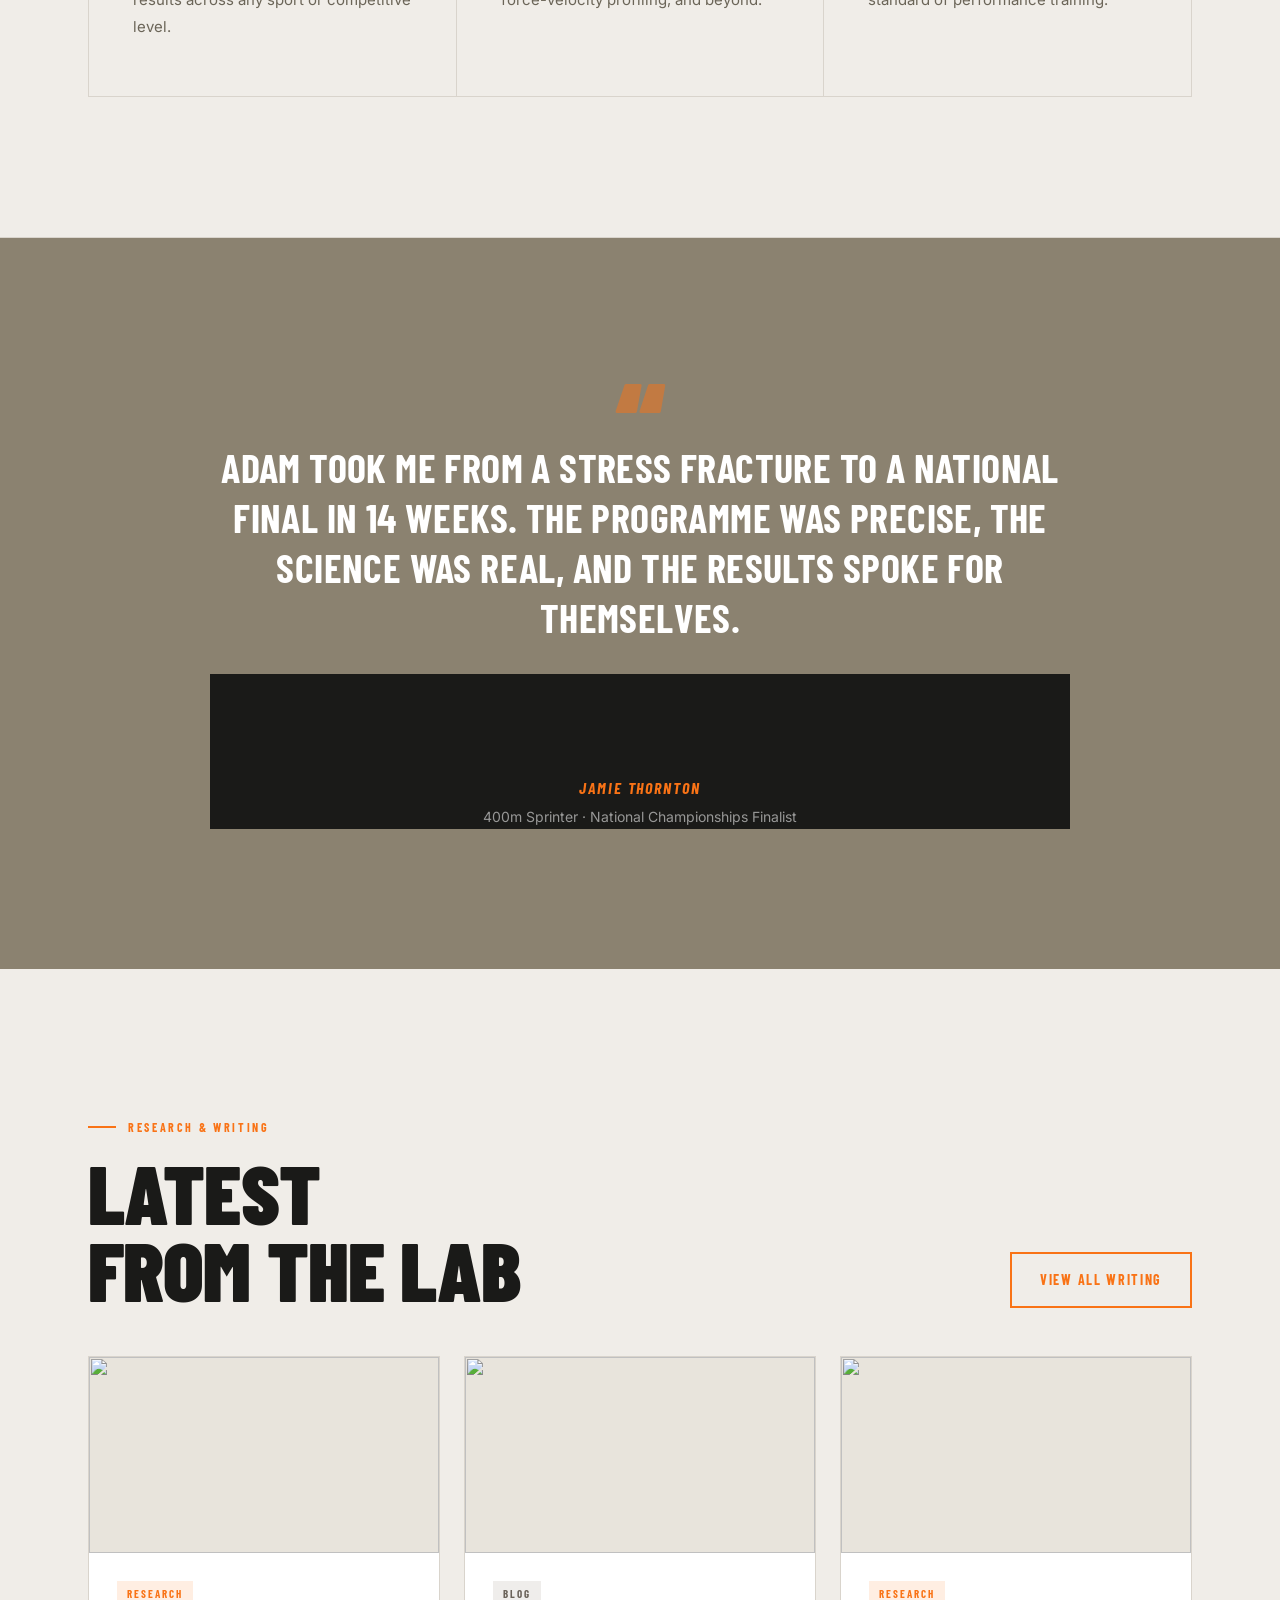
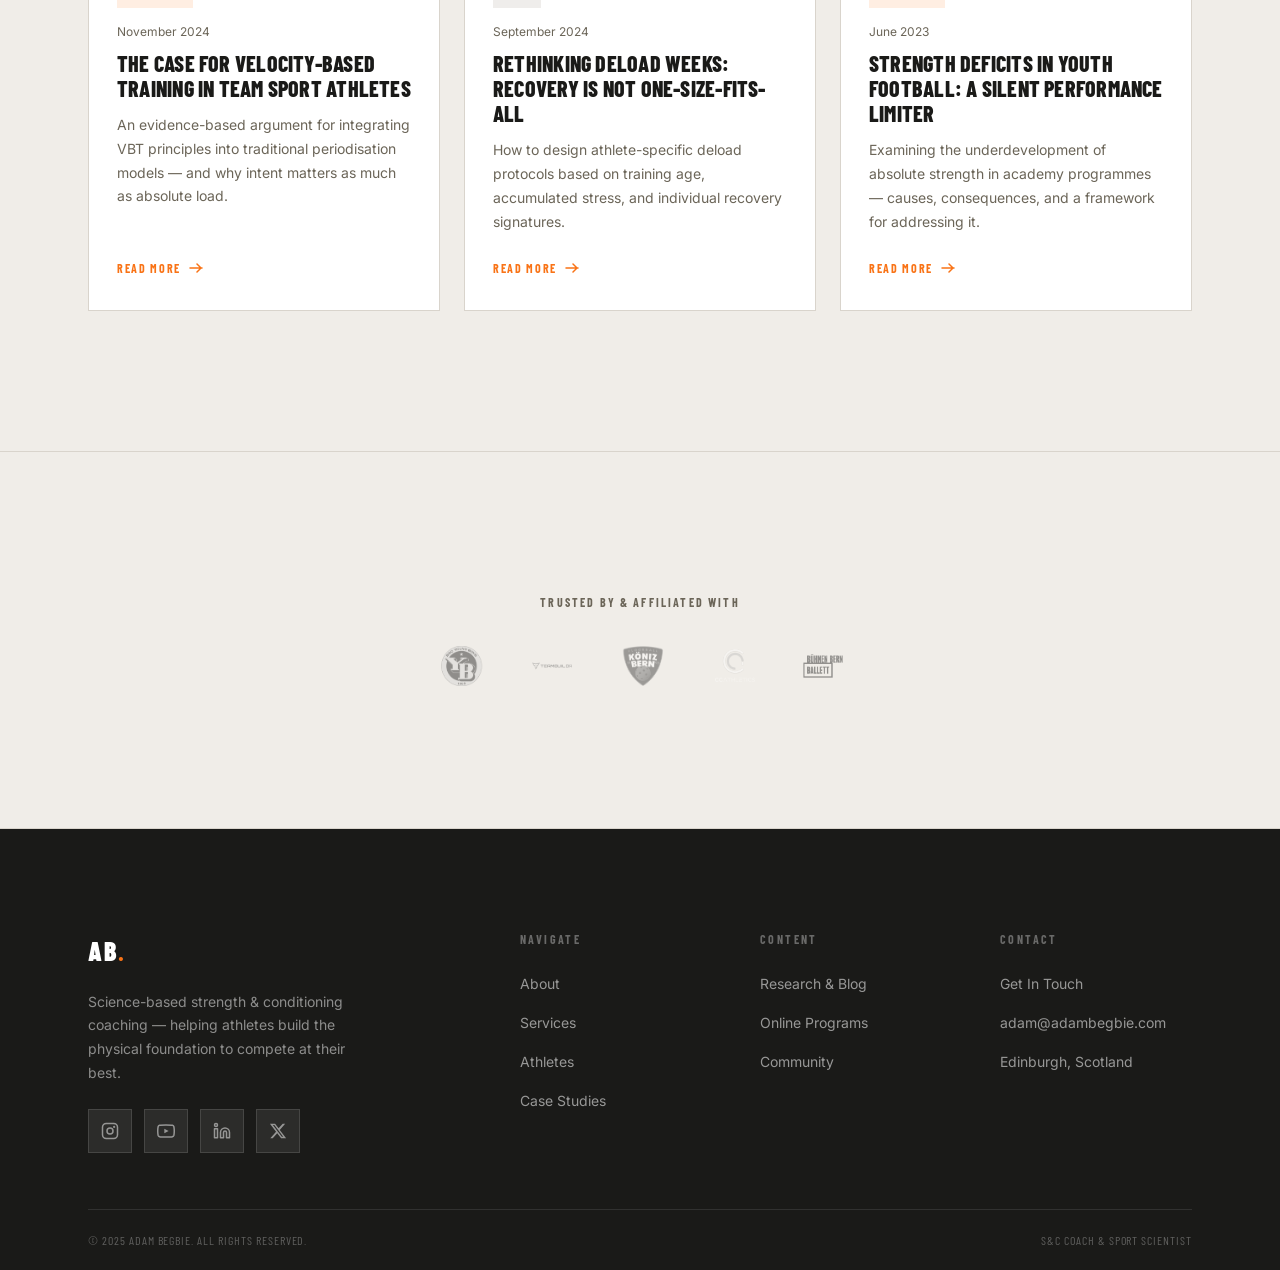
==== commit e4bea47e: "Add Home nav link, subtler hero, varied page header layouts - Add Home link to all 9 pages (desktop " ====
--- a/index.html
+++ b/index.html
@@ -25,6 +25,7 @@
     <a href="index.html" class="nav-logo" aria-label="Adam Begbie — home">AB<b>.</b></a>
 
     <div class="nav-links">
+      <a href="index.html" class="active">Home</a>
       <a href="about.html">About</a>
       <a href="services.html">Services</a>
       <a href="athletes.html">Athletes</a>
@@ -38,6 +39,7 @@
   </nav>
 
   <nav id="mob-nav" aria-label="Mobile navigation" aria-hidden="true">
+    <a href="index.html"    class="mlink">Home</a>
     <a href="about.html"    class="mlink">About</a>
     <a href="services.html" class="mlink">Services</a>
     <a href="athletes.html" class="mlink">Athletes</a>
@@ -56,17 +58,18 @@
       <div class="hero-overlay" aria-hidden="true"></div>
 
       <div class="hero-inner">
-        <p class="hero-tag">Strength &amp; Conditioning Coach · Sport Scientist</p>
-
-        <h1 class="hero-name" aria-label="Adam Begbie">
-          ADAM<br><span class="o">BEGBIE</span>
+        <p class="hero-tag">Adam Begbie · Strength &amp; Conditioning Coach · Sport Scientist</p>
+
+        <h1>
+          <span class="hero-name">Science Meets</span>
+          <span class="hero-tagline-main">The Coaching<br><span>Floor</span></span>
         </h1>
 
         <div class="hero-rule" aria-hidden="true"></div>
 
         <div class="hero-foot">
           <p class="hero-tagline">
-            <strong>Science-based performance coaching</strong> — helping athletes
+            <strong>Evidence-based S&amp;C coaching</strong> — helping athletes
             build the physical foundation to compete at their best.
           </p>
           <div class="hero-ctas">
--- a/styles.css
+++ b/styles.css
@@ -246,6 +246,50 @@
   max-width: 560px; line-height: 1.65; margin-top: 20px;
 }
 
+/* Light variant — warm bg, dark text (Blog, Training Programs) */
+.page-header--light {
+  background: var(--bg);
+  color: var(--text);
+  border-bottom: 1px solid var(--border);
+}
+.page-header--light .lbl { color: var(--accent); }
+.page-header--light .lbl::before { background: var(--accent); }
+.page-header--light .section-head { color: var(--text); }
+.page-header--light p { color: var(--text-muted); }
+
+/* Centered variant — dark bg, centered (Contact, Community) */
+.page-header--centered .container { text-align: center; max-width: 680px; }
+.page-header--centered .lbl { justify-content: center; }
+.page-header--centered p { margin-inline: auto; }
+
+/* Split variant — heading left, large ghost accent right (About) */
+.page-header--split .container {
+  display: flex; align-items: flex-end;
+  justify-content: space-between; gap: 40px;
+}
+.ph-deco {
+  font-family: var(--f-disp); font-weight: 900;
+  font-size: clamp(90px, 14vw, 210px);
+  line-height: 1; letter-spacing: -.04em;
+  color: rgba(255,255,255,.06);
+  user-select: none; pointer-events: none;
+  flex-shrink: 0; padding-bottom: 4px;
+}
+
+/* Wide variant — heading left, description right (Services) */
+.page-header--wide .container {
+  display: grid; grid-template-columns: 1fr 1fr; gap: 64px; align-items: end;
+}
+.page-header--wide .ph-right p {
+  font-size: clamp(16px, 1.8vw, 20px);
+  color: rgba(255,255,255,.65); line-height: 1.65; margin-top: 0;
+}
+@media (max-width: 768px) {
+  .page-header--split .container,
+  .page-header--wide .container { display: block; }
+  .ph-deco { display: none; }
+}
+
 /* ─── HERO ────────────────────────────────────── */
 #hero {
   min-height: 100dvh;
@@ -292,13 +336,21 @@
 .hero-tag::before { content: ''; width: 32px; height: 2px; background: var(--accent); }
 
 .hero-name {
+  font-family: var(--f-disp); font-weight: 700;
+  font-size: clamp(38px, 5.5vw, 72px);
+  line-height: 1.05; letter-spacing: .01em; text-transform: uppercase;
+  color: rgba(255,255,255,.55);
+  opacity: 0; animation: fadeUp .85s ease-out .5s forwards;
+}
+.hero-tagline-main {
   font-family: var(--f-disp); font-weight: 900;
-  font-size: clamp(80px, 14vw, 200px);
-  line-height: .87; letter-spacing: -.02em; text-transform: uppercase;
+  font-size: clamp(42px, 6.5vw, 96px);
+  line-height: .9; letter-spacing: -.02em; text-transform: uppercase;
   color: var(--text-light);
-  opacity: 0; animation: fadeUp .85s ease-out .5s forwards;
-}
-.hero-name .o { color: var(--accent); }
+  margin: 12px 0 0;
+  opacity: 0; animation: fadeUp .85s ease-out .65s forwards;
+}
+.hero-tagline-main span { color: var(--accent); }
 
 .hero-rule {
   width: 100%; height: 1px; background: rgba(255,255,255,.2);
@@ -1027,6 +1079,7 @@
 @media (max-width: 480px) {
   .athletes-grid { grid-template-columns: 1fr; }
   .hero-ctas { flex-direction: column; align-items: flex-start; }
-  .hero-name { font-size: clamp(64px, 18vw, 80px); }
+  .hero-name { font-size: clamp(28px, 7vw, 42px); }
+  .hero-tagline-main { font-size: clamp(36px, 12vw, 56px); }
   .process-grid { grid-template-columns: 1fr; }
 }
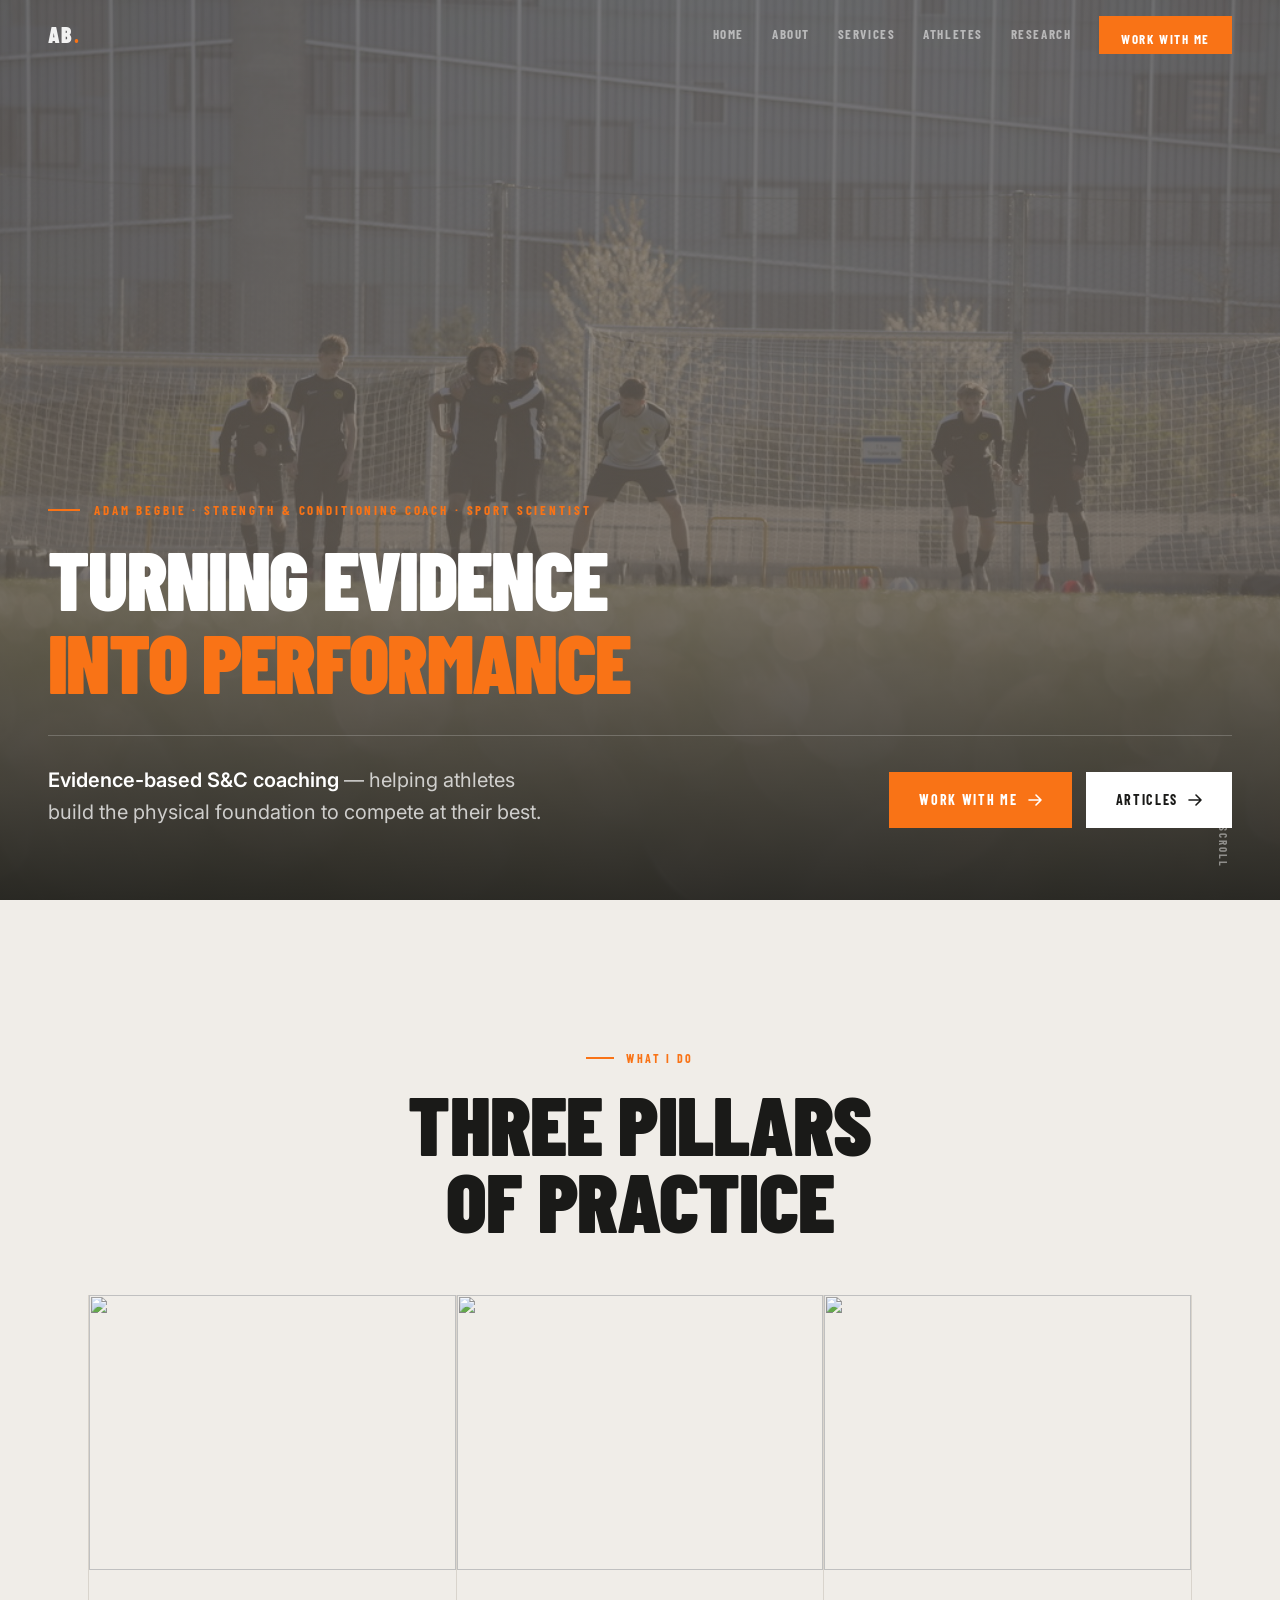
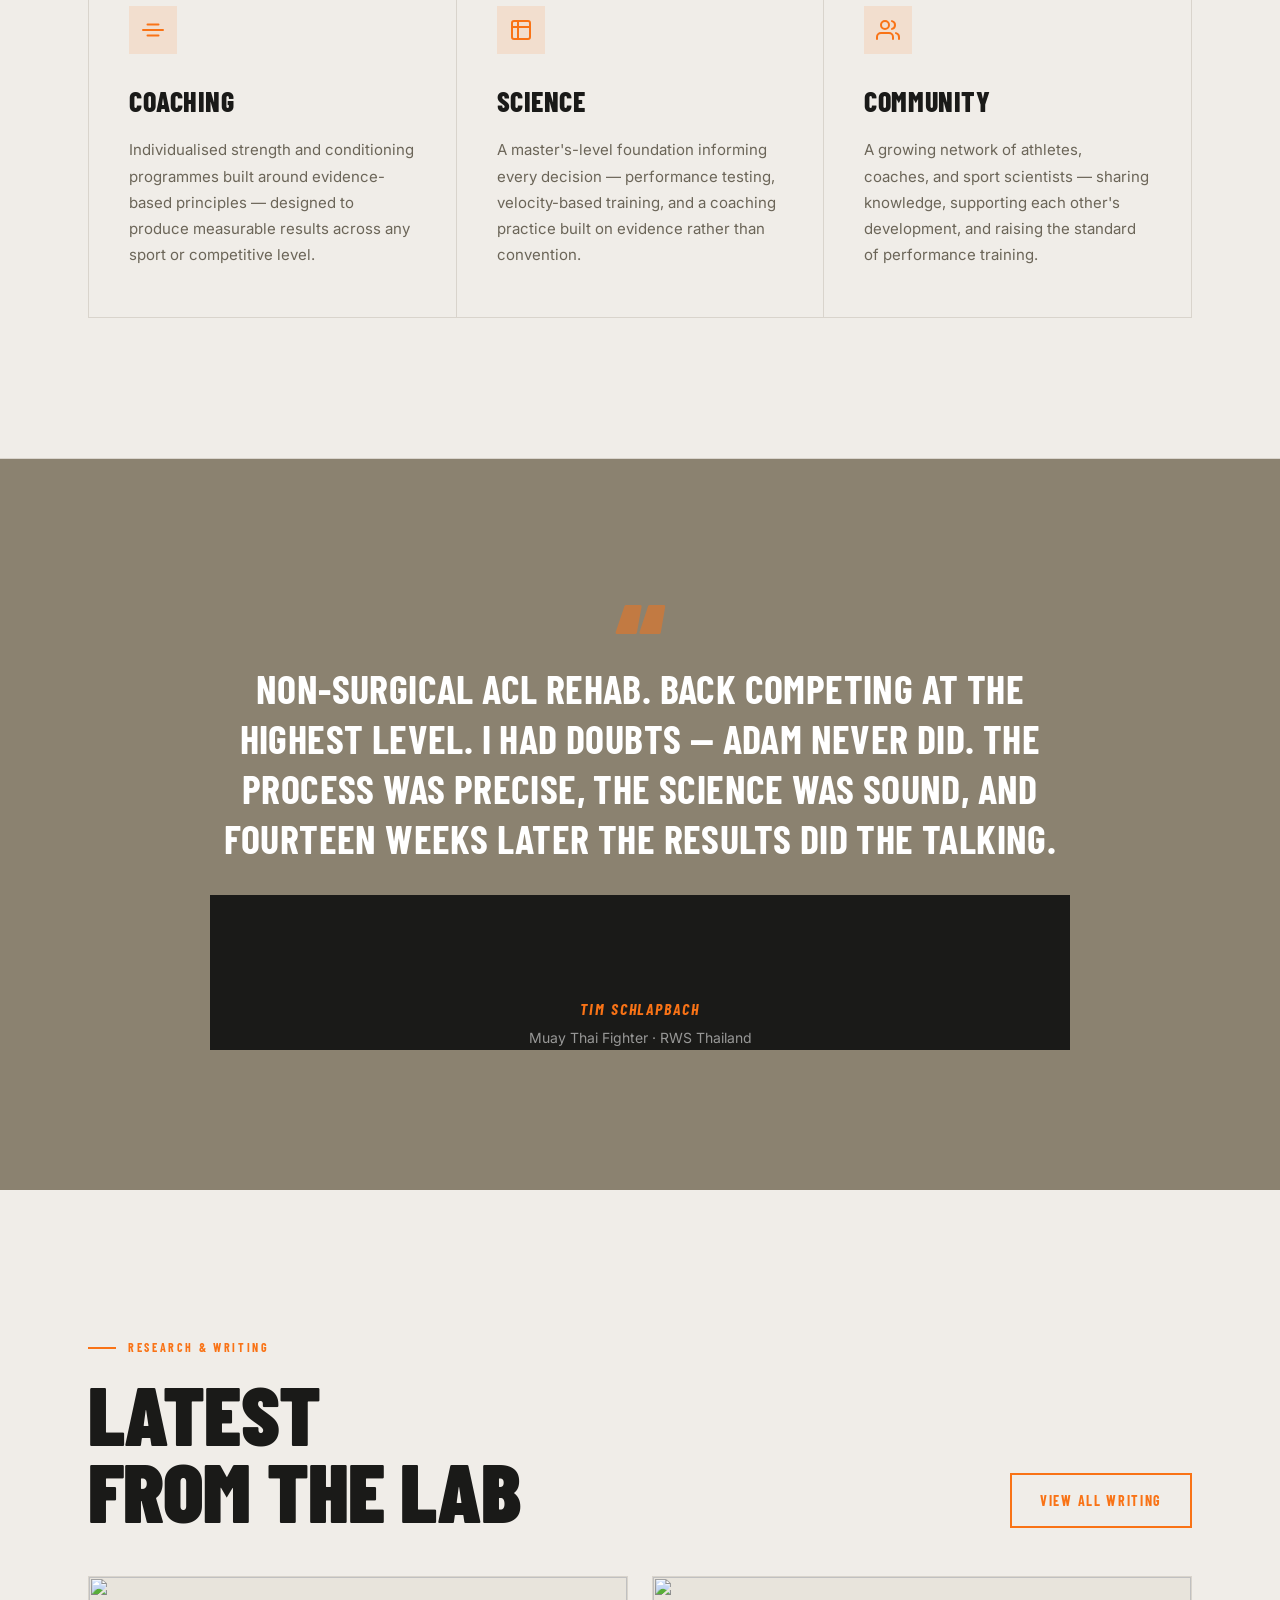
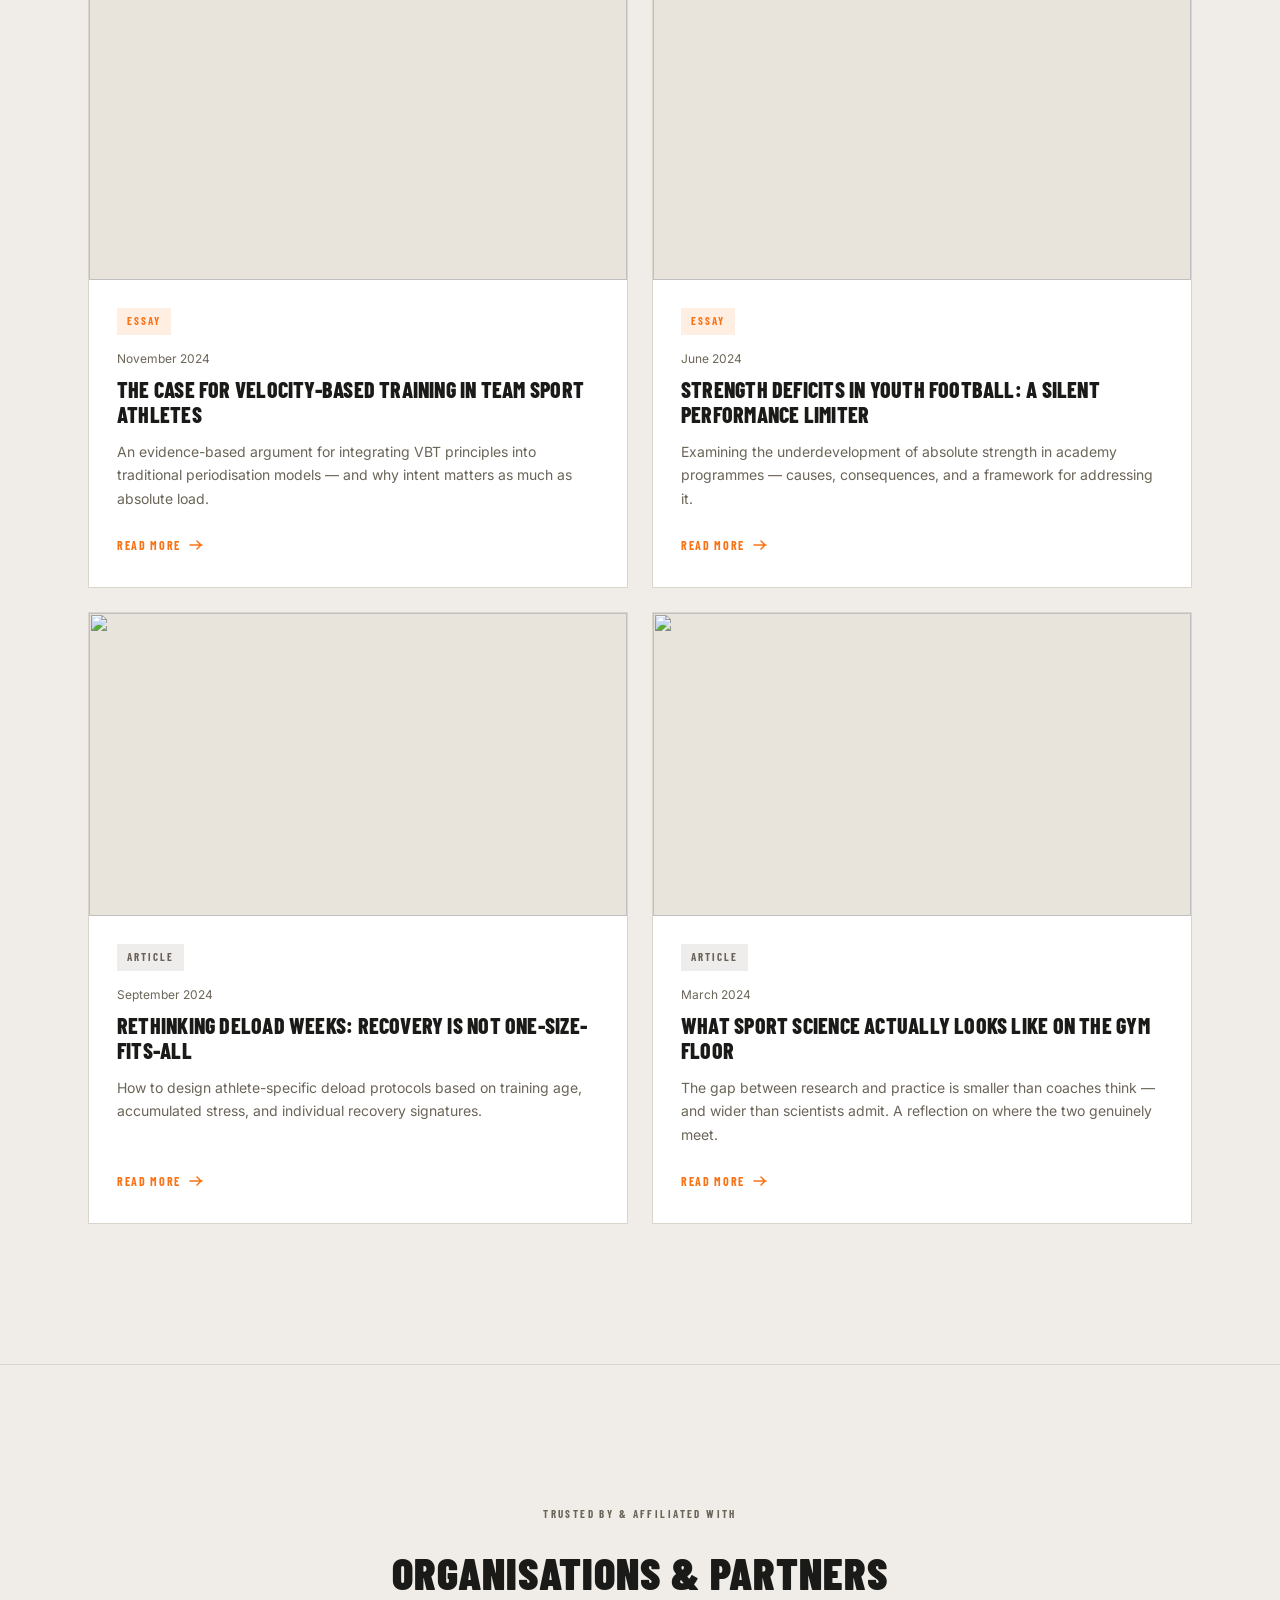
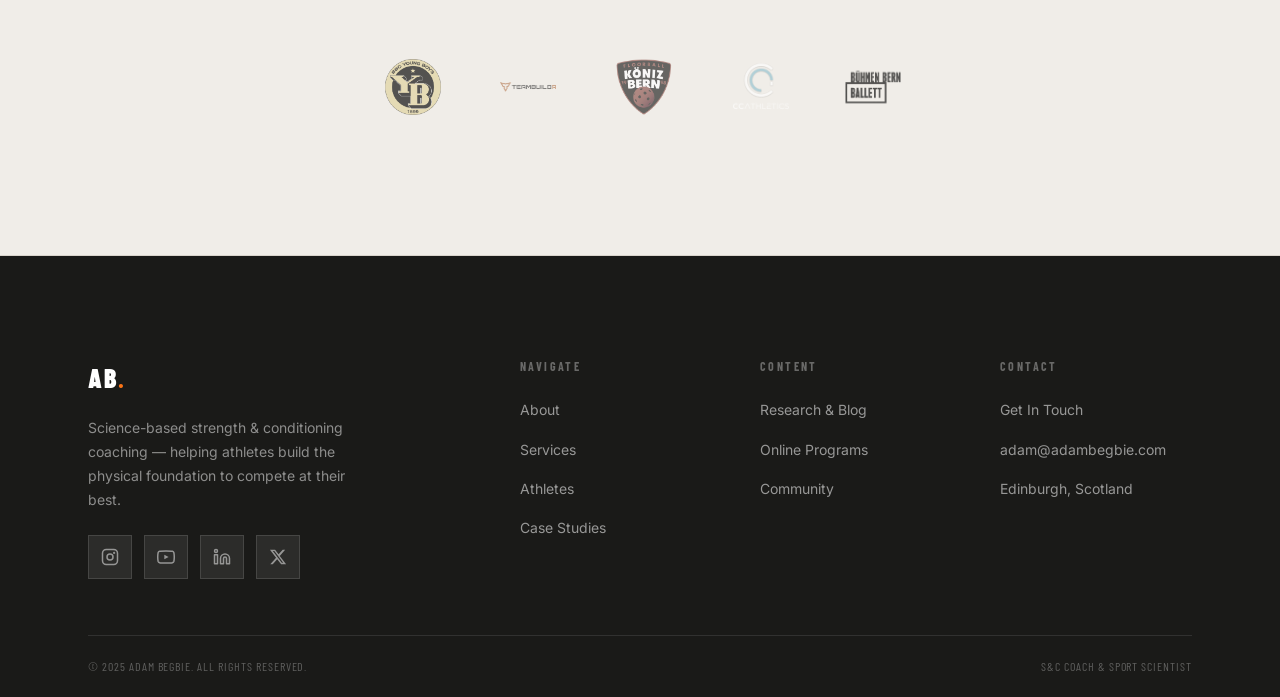
==== commit 9410d53e: "Rework home page — nav visibility, hero copy, pillars, quote, blog, partners - White nav links over " ====
--- a/index.html
+++ b/index.html
@@ -17,7 +17,7 @@
   <link rel="stylesheet" href="styles.css">
 </head>
 
-<body>
+<body class="is-home">
   <a href="#main" class="skip">Skip to main content</a>
 
   <!-- ── NAV ──────────────────────────────────── -->
@@ -61,8 +61,7 @@
         <p class="hero-tag">Adam Begbie · Strength &amp; Conditioning Coach · Sport Scientist</p>
 
         <h1>
-          <span class="hero-name">Science Meets</span>
-          <span class="hero-tagline-main">The Coaching<br><span>Floor</span></span>
+          <span class="hero-tagline-main">Turning Evidence<br><span>Into Performance</span></span>
         </h1>
 
         <div class="hero-rule" aria-hidden="true"></div>
@@ -80,7 +79,7 @@
               </svg>
             </a>
             <a href="blog.html" class="btn btn-light">
-              Read My Research
+              Articles
               <svg width="14" height="14" viewBox="0 0 14 14" fill="none" aria-hidden="true">
                 <path d="M1 7h12M8 2l5 5-5 5" stroke="currentColor" stroke-width="1.6" stroke-linecap="round" stroke-linejoin="round"/>
               </svg>
@@ -104,33 +103,51 @@
         <div class="pillars">
 
           <div class="pillar sr">
-            <div class="pillar-icon" aria-hidden="true">
-              <svg viewBox="0 0 24 24" fill="none" stroke="currentColor" stroke-width="2" stroke-linecap="round" stroke-linejoin="round">
-                <path d="M6.5 6.5h11M6.5 17.5h11M4 12h16M2 12h2M20 12h2"/>
-              </svg>
-            </div>
-            <h3>Coaching</h3>
-            <p>Individualised strength and conditioning programmes built around evidence-based principles — designed to produce measurable results across any sport or competitive level.</p>
+            <!-- [PHOTO: Coaching session — athlete and coach, gym floor] -->
+            <div class="pillar-img">
+              <img src="https://placehold.co/600x450/D9D4CC/6B6558?text=COACHING" alt="">
+            </div>
+            <div class="pillar-content">
+              <div class="pillar-icon" aria-hidden="true">
+                <svg viewBox="0 0 24 24" fill="none" stroke="currentColor" stroke-width="2" stroke-linecap="round" stroke-linejoin="round">
+                  <path d="M6.5 6.5h11M6.5 17.5h11M4 12h16M2 12h2M20 12h2"/>
+                </svg>
+              </div>
+              <h3>Coaching</h3>
+              <p>Individualised strength and conditioning programmes built around evidence-based principles — designed to produce measurable results across any sport or competitive level.</p>
+            </div>
           </div>
 
           <div class="pillar sr d2">
-            <div class="pillar-icon" aria-hidden="true">
-              <svg viewBox="0 0 24 24" fill="none" stroke="currentColor" stroke-width="2" stroke-linecap="round" stroke-linejoin="round">
-                <path d="M9 3H5a2 2 0 00-2 2v4m6-6h10a2 2 0 012 2v4M9 3v18m0 0h10a2 2 0 002-2V9M9 21H5a2 2 0 01-2-2V9m0 0h18"/>
-              </svg>
-            </div>
-            <h3>Science</h3>
-            <p>A master's-level foundation in sport science informing every programme design decision — from periodisation theory to velocity-based training, force-velocity profiling, and beyond.</p>
+            <!-- [PHOTO: Performance testing — force plate or lab setting] -->
+            <div class="pillar-img">
+              <img src="https://placehold.co/600x450/D9D4CC/6B6558?text=SCIENCE" alt="">
+            </div>
+            <div class="pillar-content">
+              <div class="pillar-icon" aria-hidden="true">
+                <svg viewBox="0 0 24 24" fill="none" stroke="currentColor" stroke-width="2" stroke-linecap="round" stroke-linejoin="round">
+                  <path d="M9 3H5a2 2 0 00-2 2v4m6-6h10a2 2 0 012 2v4M9 3v18m0 0h10a2 2 0 002-2V9M9 21H5a2 2 0 01-2-2V9m0 0h18"/>
+                </svg>
+              </div>
+              <h3>Science</h3>
+              <p>A master's-level foundation informing every decision — performance testing, velocity-based training, and a coaching practice built on evidence rather than convention.</p>
+            </div>
           </div>
 
           <div class="pillar sr d3">
-            <div class="pillar-icon" aria-hidden="true">
-              <svg viewBox="0 0 24 24" fill="none" stroke="currentColor" stroke-width="2" stroke-linecap="round" stroke-linejoin="round">
-                <path d="M17 21v-2a4 4 0 00-4-4H5a4 4 0 00-4 4v2M9 11a4 4 0 100-8 4 4 0 000 8zM23 21v-2a4 4 0 00-3-3.87M16 3.13a4 4 0 010 7.75"/>
-              </svg>
-            </div>
-            <h3>Community</h3>
-            <p>A growing network of athletes, coaches, and sport scientists — sharing knowledge, supporting each other's development, and raising the standard of performance training.</p>
+            <!-- [PHOTO: Community / group training or athletes together] -->
+            <div class="pillar-img">
+              <img src="https://placehold.co/600x450/D9D4CC/6B6558?text=COMMUNITY" alt="">
+            </div>
+            <div class="pillar-content">
+              <div class="pillar-icon" aria-hidden="true">
+                <svg viewBox="0 0 24 24" fill="none" stroke="currentColor" stroke-width="2" stroke-linecap="round" stroke-linejoin="round">
+                  <path d="M17 21v-2a4 4 0 00-4-4H5a4 4 0 00-4 4v2M9 11a4 4 0 100-8 4 4 0 000 8zM23 21v-2a4 4 0 00-3-3.87M16 3.13a4 4 0 010 7.75"/>
+                </svg>
+              </div>
+              <h3>Community</h3>
+              <p>A growing network of athletes, coaches, and sport scientists — sharing knowledge, supporting each other's development, and raising the standard of performance training.</p>
+            </div>
           </div>
 
         </div>
@@ -144,11 +161,11 @@
           <span class="quote-mark" aria-hidden="true">&ldquo;</span>
           <blockquote>
             <p class="quote-text">
-              Adam took me from a stress fracture to a national final in 14 weeks. The programme was precise, the science was real, and the results spoke for themselves.
+              Non-surgical ACL rehab. Back competing at the highest level. I had doubts — Adam never did. The process was precise, the science was sound, and fourteen weeks later the results did the talking.
             </p>
             <footer class="quote-attr">
-              <cite class="quote-name">Jamie Thornton</cite>
-              <span class="quote-role">400m Sprinter · National Championships Finalist</span>
+              <cite class="quote-name">Tim Schlapbach</cite>
+              <span class="quote-role">Muay Thai Fighter · RWS Thailand</span>
             </footer>
           </blockquote>
         </div>
@@ -166,15 +183,14 @@
           <a href="blog.html" class="btn btn-outline sr d2">View All Writing</a>
         </div>
 
-        <div class="card-grid">
+        <div class="card-grid card-grid--four">
 
           <article class="card sr" data-type="research">
             <div class="card-thumb">
-              <!-- [PHOTO: Abstract sports science / lab imagery] -->
-              <img src="https://placehold.co/800x450/D9D4CC/6B6558?text=RESEARCH" alt="">
+              <img src="https://placehold.co/800x450/D9D4CC/6B6558?text=ESSAY+1" alt="">
             </div>
             <div class="card-body">
-              <span class="card-tag tag-research">Research</span>
+              <span class="card-tag tag-research">Essay</span>
               <time class="card-date" datetime="2024-11">November 2024</time>
               <h3>The Case for Velocity-Based Training in Team Sport Athletes</h3>
               <p>An evidence-based argument for integrating VBT principles into traditional periodisation models — and why intent matters as much as absolute load.</p>
@@ -187,13 +203,30 @@
             </div>
           </article>
 
+          <article class="card sr d1" data-type="research">
+            <div class="card-thumb">
+              <img src="https://placehold.co/800x450/D9D4CC/6B6558?text=ESSAY+2" alt="">
+            </div>
+            <div class="card-body">
+              <span class="card-tag tag-research">Essay</span>
+              <time class="card-date" datetime="2024-06">June 2024</time>
+              <h3>Strength Deficits in Youth Football: A Silent Performance Limiter</h3>
+              <p>Examining the underdevelopment of absolute strength in academy programmes — causes, consequences, and a framework for addressing it.</p>
+              <a href="blog.html" class="card-link">
+                Read More
+                <svg width="14" height="10" viewBox="0 0 14 10" fill="none" aria-hidden="true">
+                  <path d="M1 5h12M8 1l4 4-4 4" stroke="currentColor" stroke-width="1.5" stroke-linecap="round" stroke-linejoin="round"/>
+                </svg>
+              </a>
+            </div>
+          </article>
+
           <article class="card sr d2" data-type="blog">
             <div class="card-thumb">
-              <!-- [PHOTO: Athlete training, strength focus] -->
-              <img src="https://placehold.co/800x450/D9D4CC/6B6558?text=COACHING+ARTICLE" alt="">
+              <img src="https://placehold.co/800x450/D9D4CC/6B6558?text=ARTICLE+1" alt="">
             </div>
             <div class="card-body">
-              <span class="card-tag tag-blog">Blog</span>
+              <span class="card-tag tag-blog">Article</span>
               <time class="card-date" datetime="2024-09">September 2024</time>
               <h3>Rethinking Deload Weeks: Recovery Is Not One-Size-Fits-All</h3>
               <p>How to design athlete-specific deload protocols based on training age, accumulated stress, and individual recovery signatures.</p>
@@ -206,16 +239,15 @@
             </div>
           </article>
 
-          <article class="card sr d3" data-type="research">
+          <article class="card sr d3" data-type="blog">
             <div class="card-thumb">
-              <!-- [PHOTO: Youth football / academy setting] -->
-              <img src="https://placehold.co/800x450/D9D4CC/6B6558?text=RESEARCH" alt="">
+              <img src="https://placehold.co/800x450/D9D4CC/6B6558?text=ARTICLE+2" alt="">
             </div>
             <div class="card-body">
-              <span class="card-tag tag-research">Research</span>
-              <time class="card-date" datetime="2023-06">June 2023</time>
-              <h3>Strength Deficits in Youth Football: A Silent Performance Limiter</h3>
-              <p>Examining the underdevelopment of absolute strength in academy programmes — causes, consequences, and a framework for addressing it.</p>
+              <span class="card-tag tag-blog">Article</span>
+              <time class="card-date" datetime="2024-03">March 2024</time>
+              <h3>What Sport Science Actually Looks Like on the Gym Floor</h3>
+              <p>The gap between research and practice is smaller than coaches think — and wider than scientists admit. A reflection on where the two genuinely meet.</p>
               <a href="blog.html" class="card-link">
                 Read More
                 <svg width="14" height="10" viewBox="0 0 14 10" fill="none" aria-hidden="true">
@@ -233,6 +265,7 @@
     <section id="partners" class="section-pad" aria-label="Partners and affiliations">
       <div class="container">
         <p class="partners-intro sr">Trusted by &amp; affiliated with</p>
+        <h2 class="partners-heading sr">Organisations &amp; Partners</h2>
         <div class="partners-strip sr d1">
           <div class="partner-logo"><img src="assets/images/Partner-logo-1.png" alt="Partner 1"></div>
           <div class="partner-logo"><img src="assets/images/Partner-logo-2.png" alt="Partner 2"></div>
--- a/styles.css
+++ b/styles.css
@@ -164,6 +164,13 @@
   box-shadow: 0 1px 0 var(--border);
 }
 
+/* Light nav text over dark hero (home page only) */
+body.is-home #nav:not(.scrolled) .nav-logo { color: rgba(255,255,255,.92); }
+body.is-home #nav:not(.scrolled) .nav-links a:not(.nav-cta) { color: rgba(255,255,255,.55); }
+body.is-home #nav:not(.scrolled) .nav-links a:not(.nav-cta):hover,
+body.is-home #nav:not(.scrolled) .nav-links a:not(.nav-cta).active { color: rgba(255,255,255,.95); }
+body.is-home #nav:not(.scrolled) .hamburger span { background: rgba(255,255,255,.85); }
+
 .nav-logo {
   font-family: var(--f-disp); font-weight: 900; font-size: 22px;
   letter-spacing: .06em; color: var(--text); text-transform: uppercase;
@@ -398,13 +405,27 @@
   border-left: 1px solid var(--border);
 }
 .pillar {
-  padding: 56px 44px;
+  padding: 0 0 48px;
   border-right: 1px solid var(--border);
   border-bottom: 1px solid var(--border);
   position: relative; overflow: hidden;
   transition: background .25s;
 }
 .pillar:hover { background: var(--bg-alt); }
+
+.pillar-img {
+  aspect-ratio: 4/3;
+  overflow: hidden;
+  margin-bottom: 36px;
+}
+.pillar-img img {
+  width: 100%; height: 100%; object-fit: cover;
+  transition: transform .45s ease;
+  filter: grayscale(.2);
+}
+.pillar:hover .pillar-img img { transform: scale(1.04); }
+
+.pillar-content { padding: 0 40px; }
 
 .pillar-icon {
   width: 48px; height: 48px;
@@ -464,6 +485,7 @@
   grid-template-columns: repeat(3, 1fr);
   gap: 24px;
 }
+.card-grid--four { grid-template-columns: repeat(2, 1fr); }
 
 .card {
   background: var(--surface); border: 1px solid var(--border);
@@ -527,21 +549,27 @@
   border-bottom: 1px solid var(--border);
 }
 .partners-intro {
-  font-size: 12px; font-family: var(--f-disp); font-weight: 700;
-  letter-spacing: .18em; text-transform: uppercase; color: var(--text-muted);
-  text-align: center; margin-bottom: 32px;
+  font-size: 11px; font-family: var(--f-disp); font-weight: 700;
+  letter-spacing: .22em; text-transform: uppercase; color: var(--text-muted);
+  text-align: center; margin-bottom: 12px;
+}
+.partners-heading {
+  font-family: var(--f-disp); font-weight: 900;
+  font-size: clamp(28px, 3.5vw, 44px);
+  text-transform: uppercase; letter-spacing: .02em;
+  text-align: center; margin-bottom: 48px;
 }
 .partners-strip {
   display: flex; align-items: center; justify-content: center;
-  gap: 48px; flex-wrap: wrap;
+  gap: 56px; flex-wrap: wrap;
 }
 .partner-logo {
-  opacity: .4; filter: grayscale(1);
+  opacity: .65; filter: grayscale(.6);
   transition: opacity .25s, filter .25s;
-  min-height: 44px; display: flex; align-items: center;
-}
-.partner-logo:hover { opacity: .85; filter: grayscale(0); }
-.partner-logo img { height: 40px; width: auto; }
+  min-height: 52px; display: flex; align-items: center;
+}
+.partner-logo:hover { opacity: 1; filter: grayscale(0); }
+.partner-logo img { height: 56px; width: auto; }
 
 /* ─── ABOUT PAGE ──────────────────────────────── */
 .about-split {
@@ -1057,7 +1085,7 @@
   .nav-links { display: none; }
   .hamburger { display: flex; }
 
-  .card-grid       { grid-template-columns: 1fr; }
+  .card-grid, .card-grid--four { grid-template-columns: 1fr; }
   .programs-grid   { grid-template-columns: 1fr; }
   .testi-grid      { grid-template-columns: 1fr; }
   .athletes-grid   { grid-template-columns: repeat(2, 1fr); }
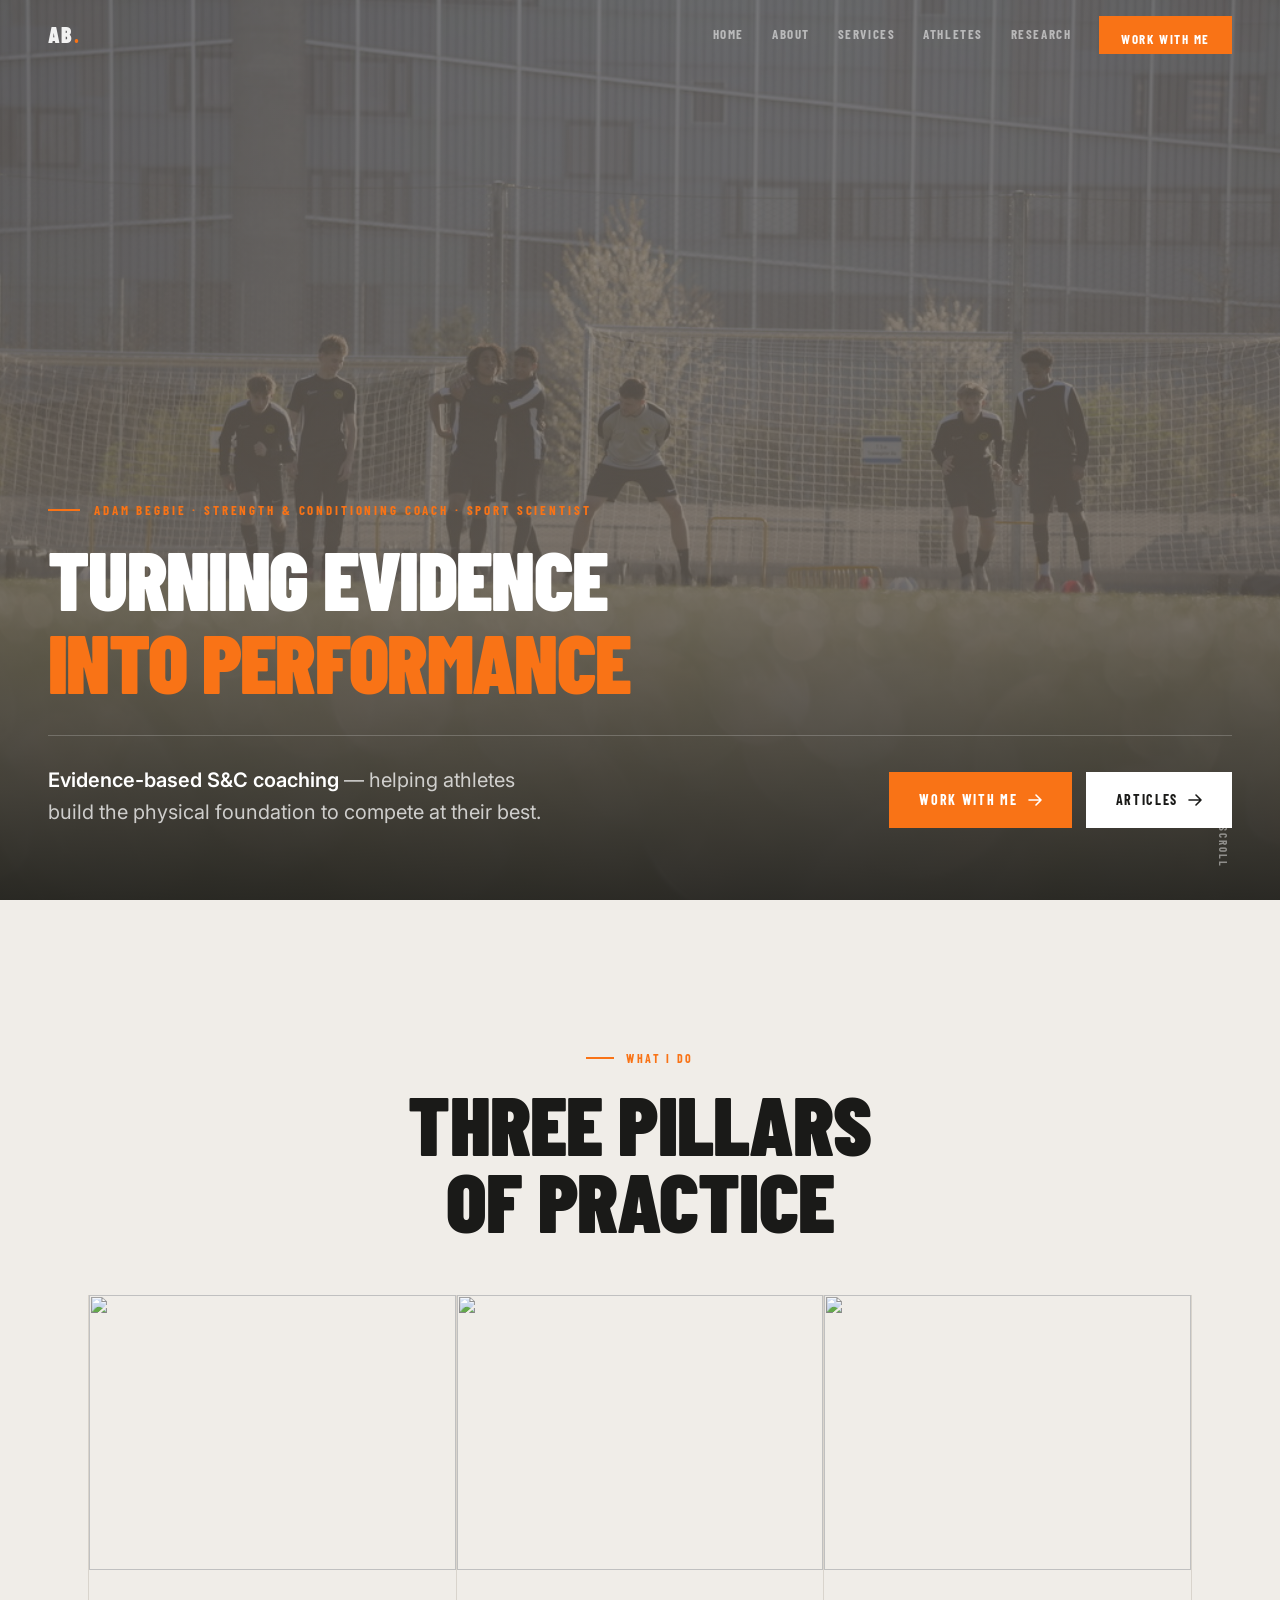
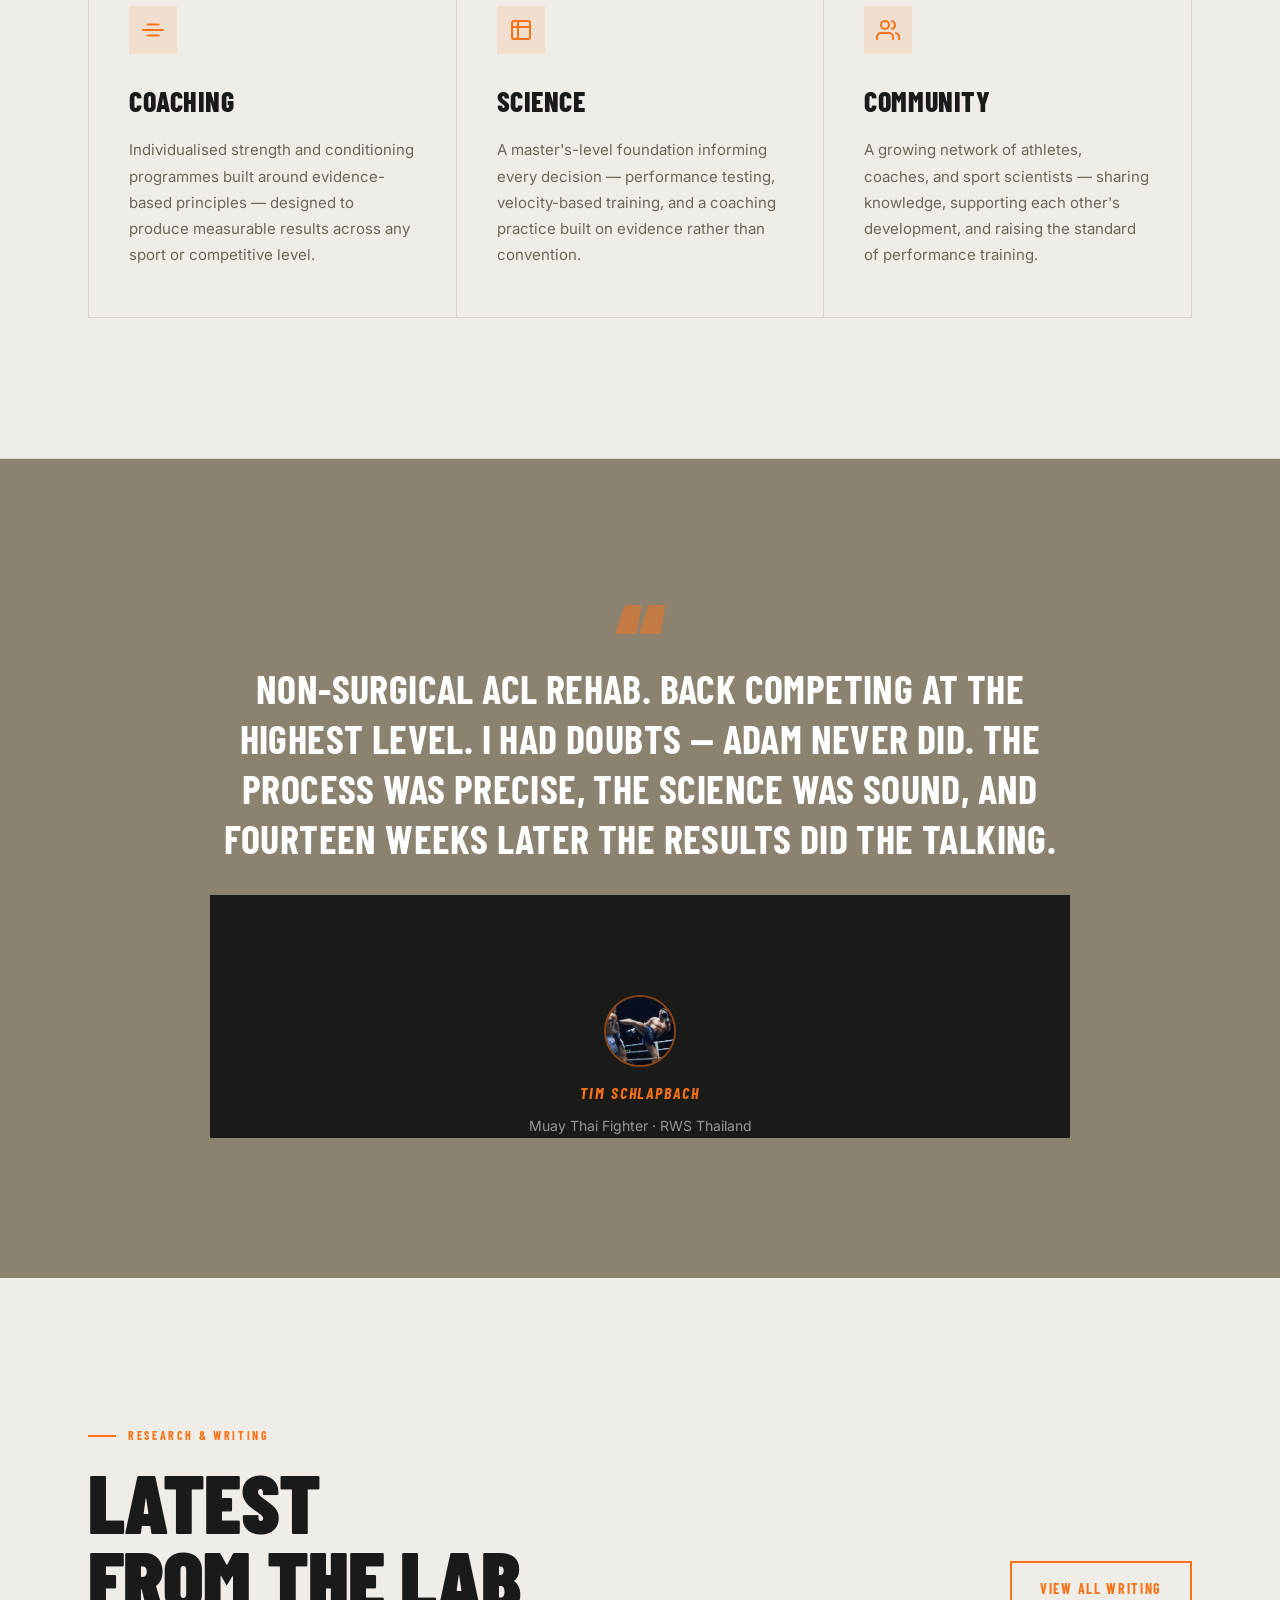
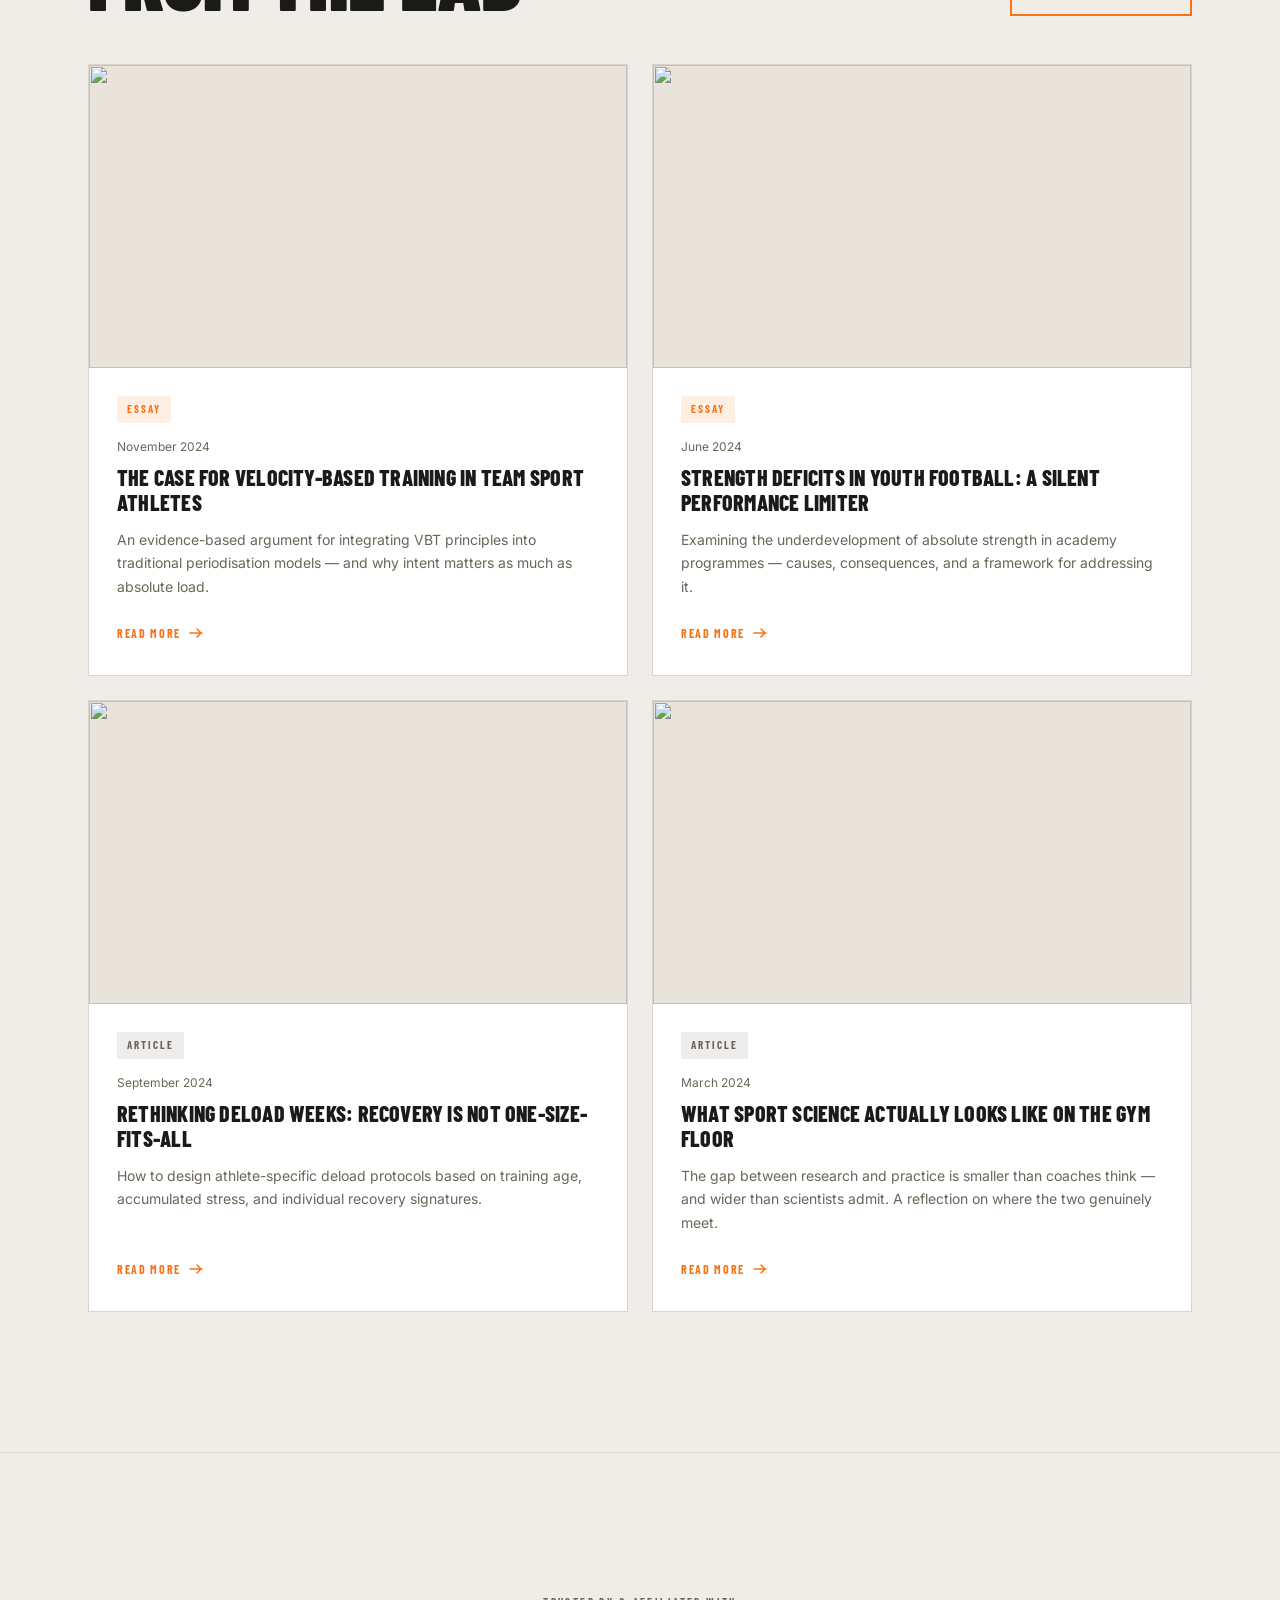
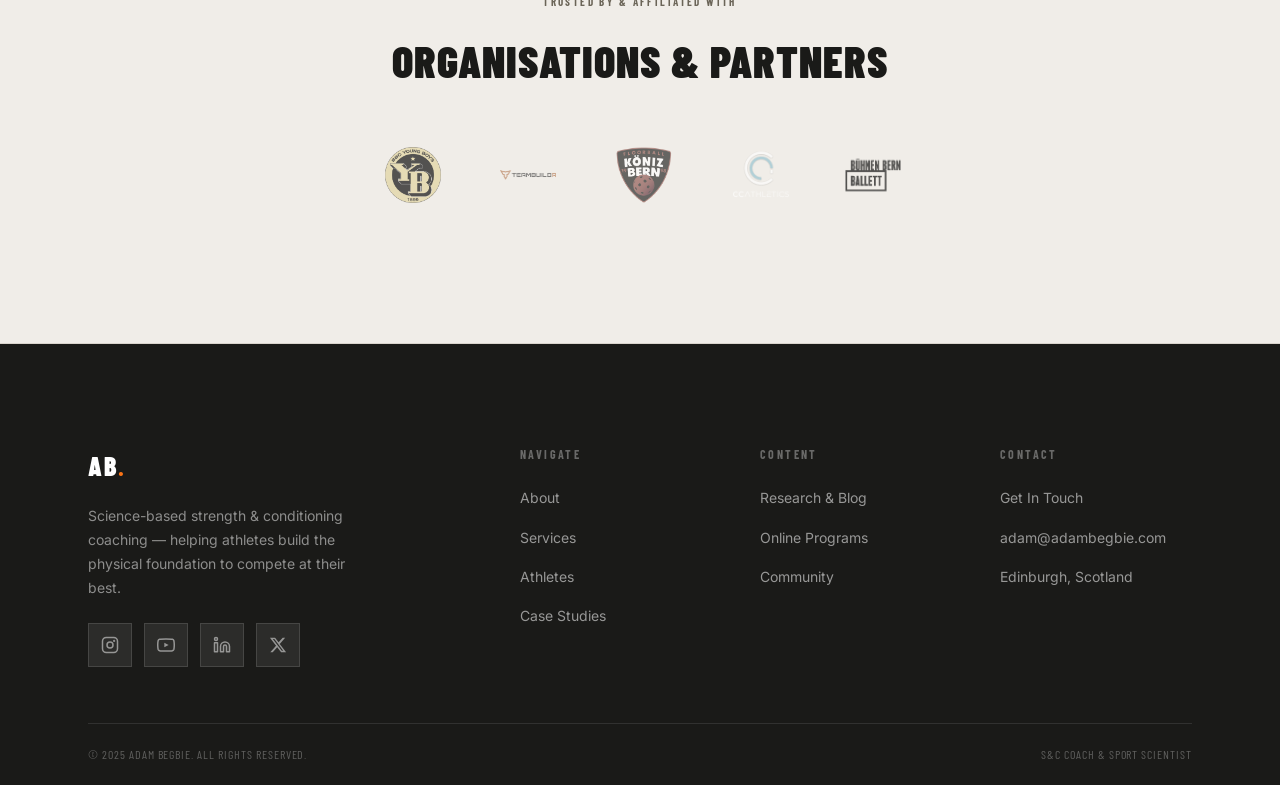
==== commit a4966dca: "Add Tim Schlapbach portrait to testimonial Co-Authored-By: Claude Sonnet 4.6 <noreply@anthropic.com>" ====
--- a/index.html
+++ b/index.html
@@ -164,6 +164,7 @@
               Non-surgical ACL rehab. Back competing at the highest level. I had doubts — Adam never did. The process was precise, the science was sound, and fourteen weeks later the results did the talking.
             </p>
             <footer class="quote-attr">
+              <img src="assets/images/Tim-Schlapbach.jpg" alt="Tim Schlapbach" class="quote-avatar">
               <cite class="quote-name">Tim Schlapbach</cite>
               <span class="quote-role">Muay Thai Fighter · RWS Thailand</span>
             </footer>
--- a/styles.css
+++ b/styles.css
@@ -462,7 +462,13 @@
   margin-bottom: 32px; color: var(--text-light);
 }
 .quote-attr {
-  display: flex; flex-direction: column; align-items: center; gap: 4px;
+  display: flex; flex-direction: column; align-items: center; gap: 8px;
+}
+.quote-avatar {
+  width: 72px; height: 72px; border-radius: 50%;
+  object-fit: cover; object-position: center top;
+  border: 2px solid rgba(249,115,22,.5);
+  margin-bottom: 4px;
 }
 .quote-name {
   font-family: var(--f-disp); font-weight: 700; font-size: 16px;
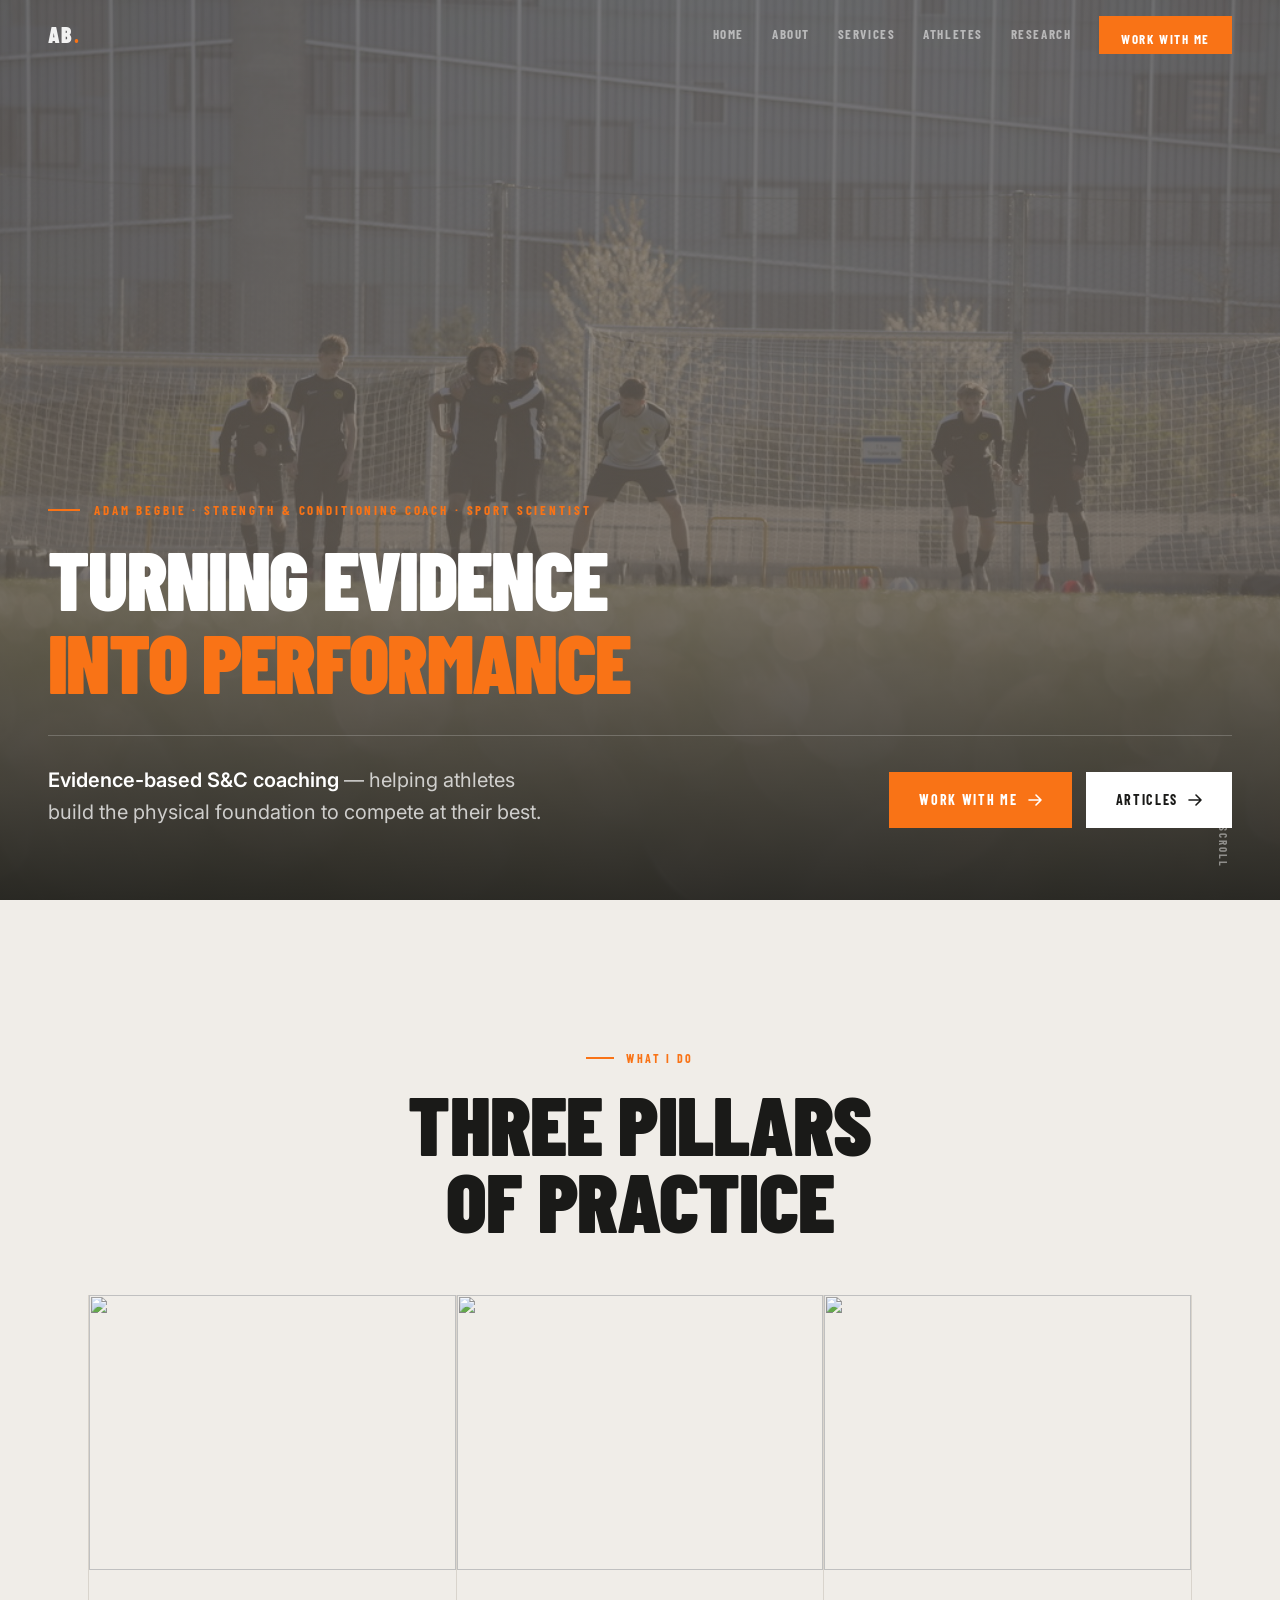
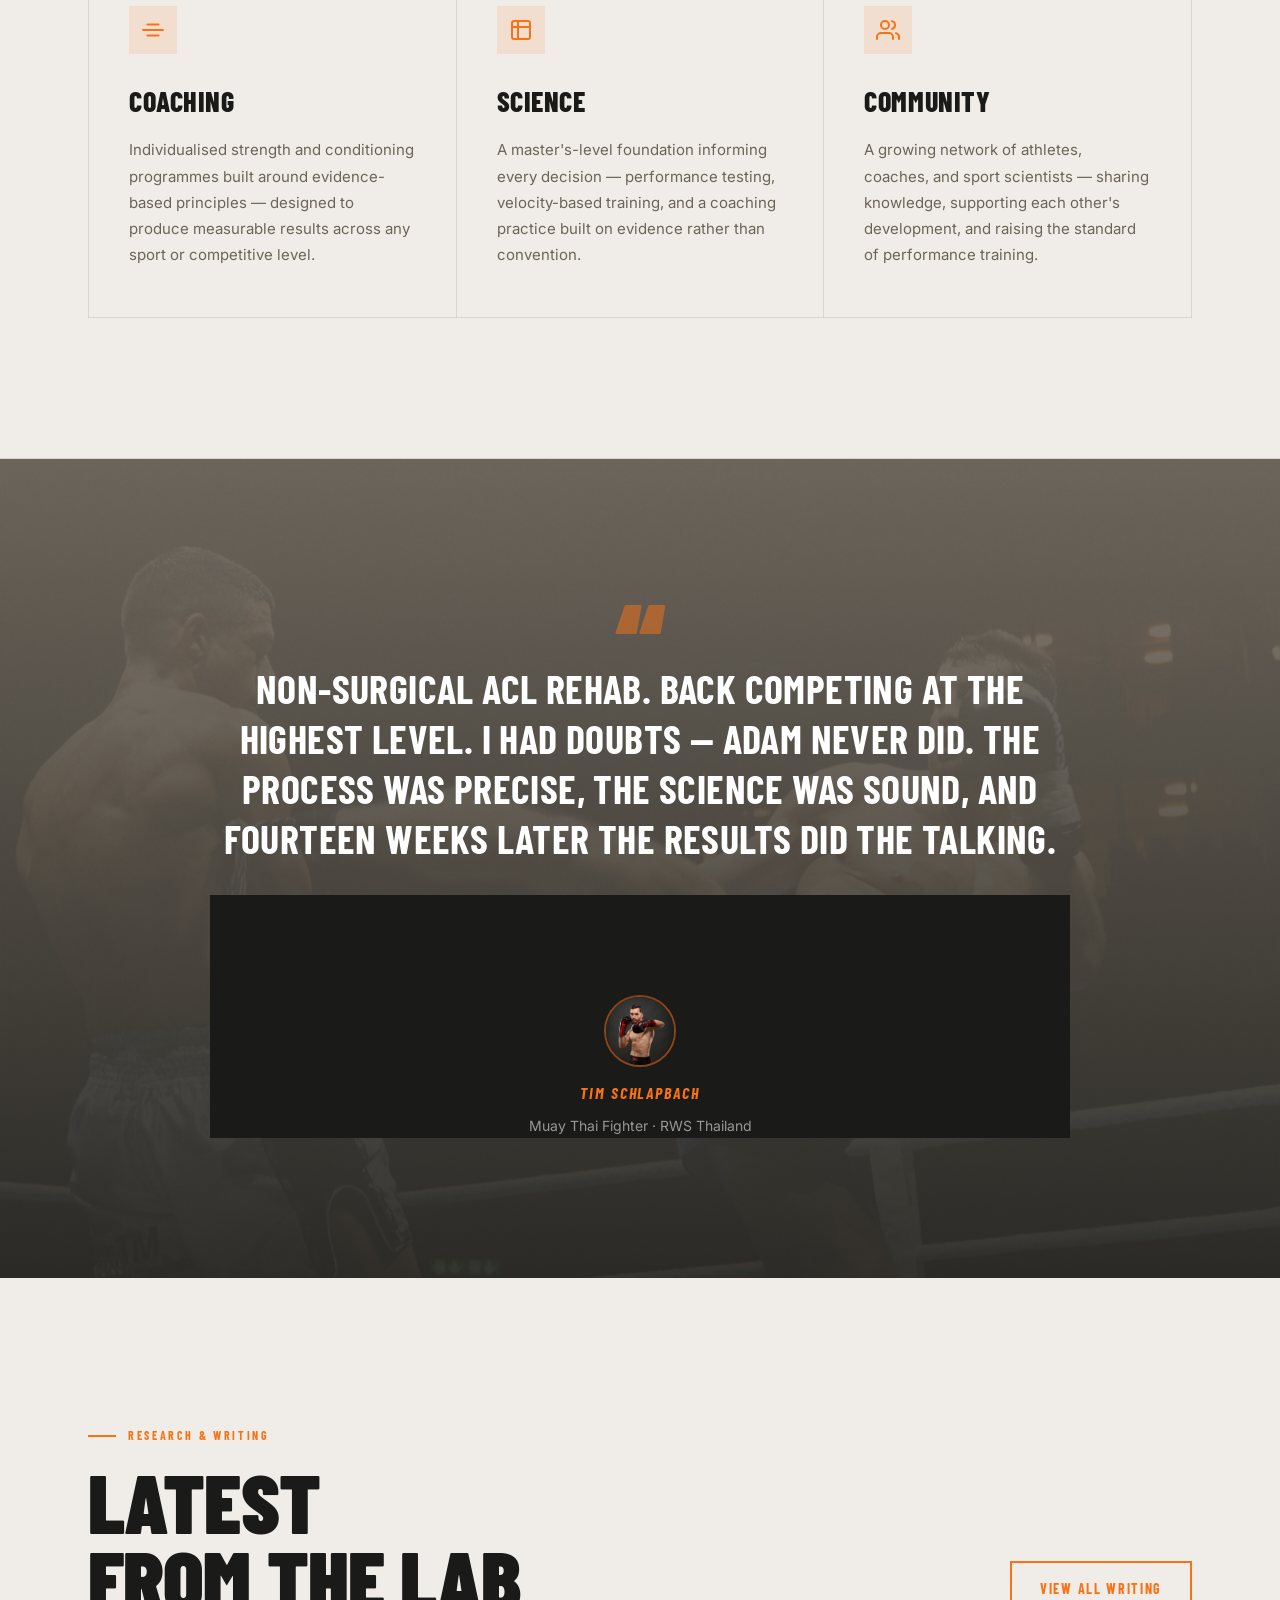
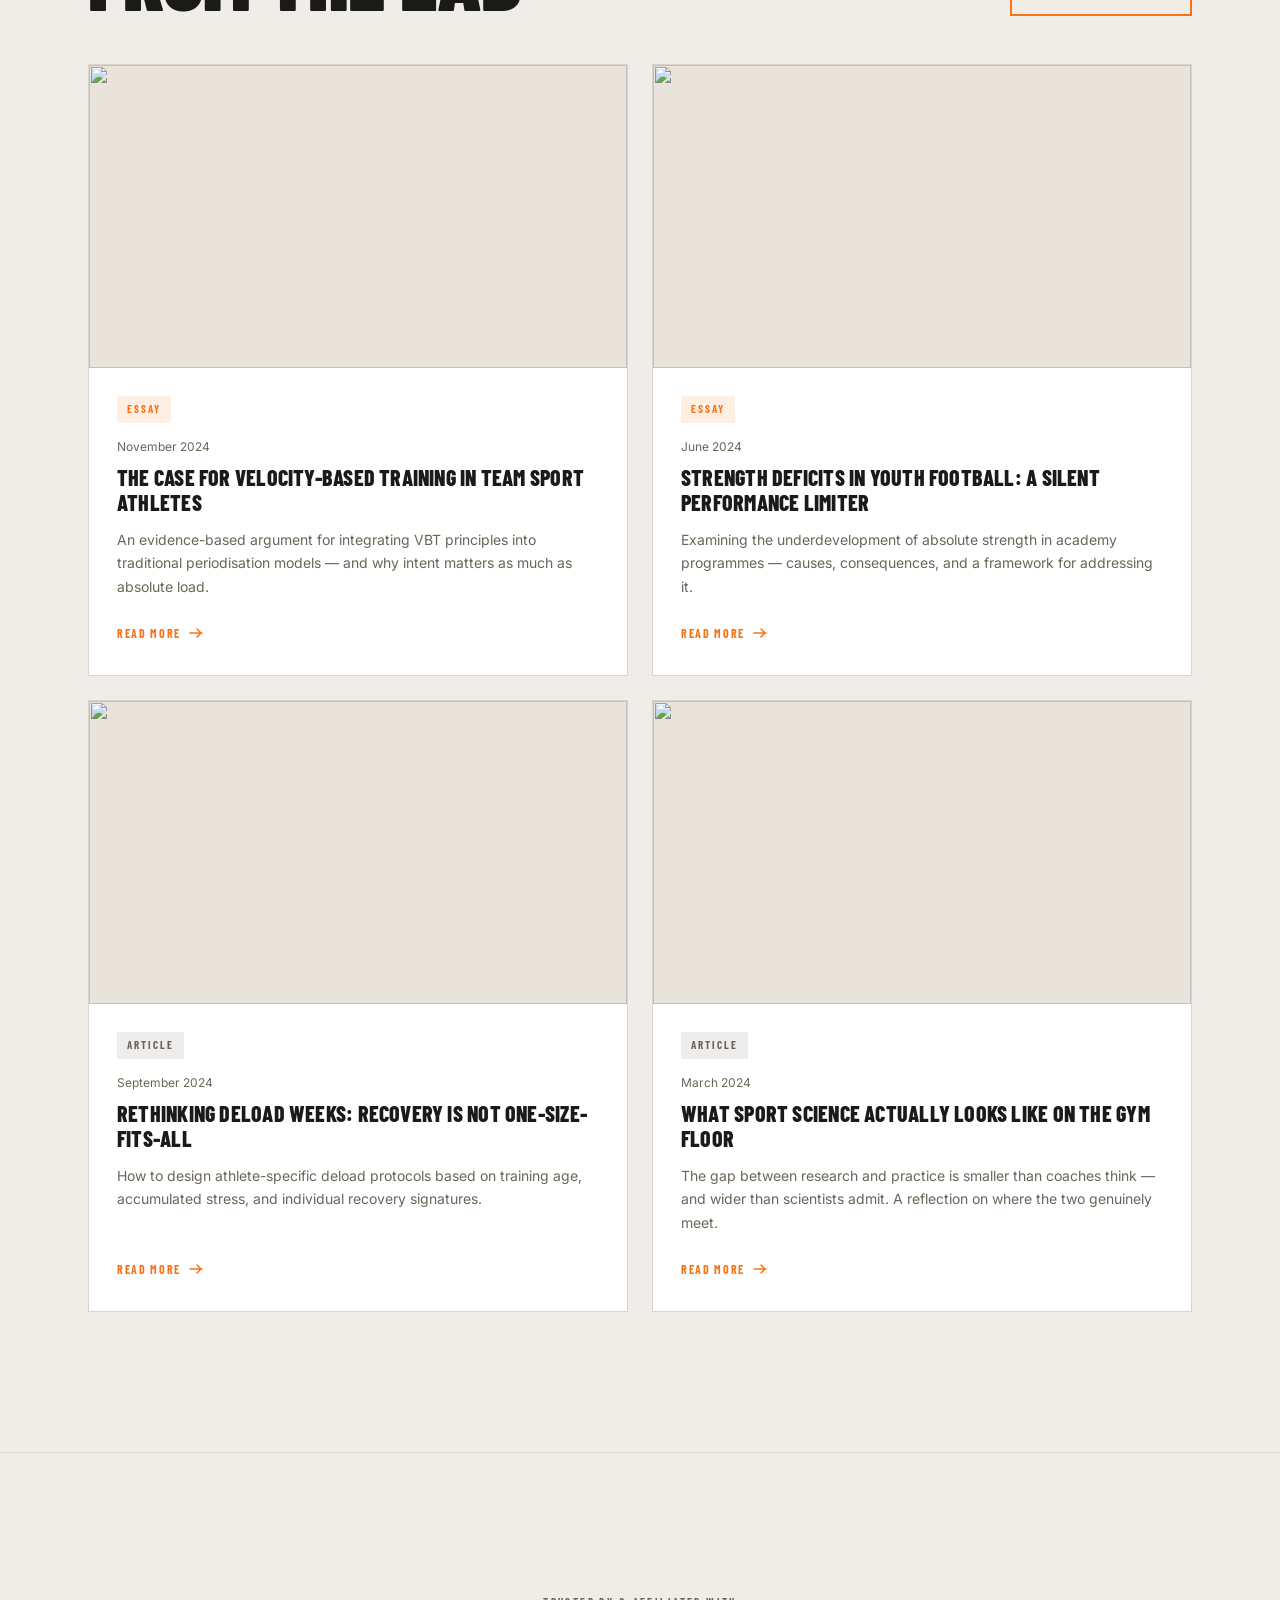
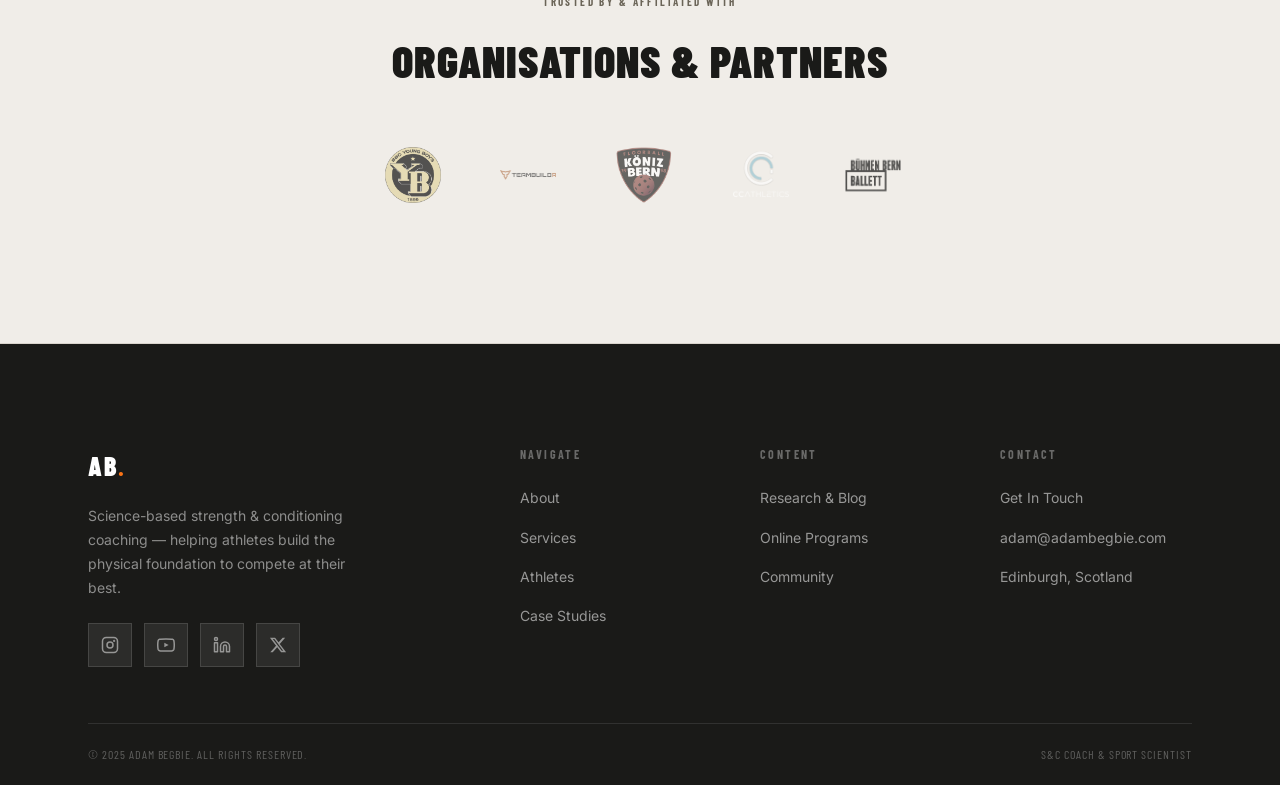
==== commit 7ae7f083: "Use Tim Schlapbach hero as testimonial background, portrait as avatar Co-Authored-By: Claude Sonnet " ====
--- a/index.html
+++ b/index.html
@@ -156,6 +156,10 @@
 
     <!-- ── FEATURED QUOTE ─────────────────────────── -->
     <section id="featured-quote" class="dark" aria-label="Featured testimonial">
+      <div class="quote-bg" aria-hidden="true">
+        <img src="assets/images/Tim-Schlapbach.jpg" alt="">
+      </div>
+      <div class="quote-overlay" aria-hidden="true"></div>
       <div class="container">
         <div class="quote-wrap sr">
           <span class="quote-mark" aria-hidden="true">&ldquo;</span>
@@ -164,7 +168,7 @@
               Non-surgical ACL rehab. Back competing at the highest level. I had doubts — Adam never did. The process was precise, the science was sound, and fourteen weeks later the results did the talking.
             </p>
             <footer class="quote-attr">
-              <img src="assets/images/Tim-Schlapbach.jpg" alt="Tim Schlapbach" class="quote-avatar">
+              <img src="assets/images/Tim-Schlapbach-portrait.jpeg" alt="Tim Schlapbach" class="quote-avatar">
               <cite class="quote-name">Tim Schlapbach</cite>
               <span class="quote-role">Muay Thai Fighter · RWS Thailand</span>
             </footer>
--- a/styles.css
+++ b/styles.css
@@ -447,9 +447,23 @@
   background: var(--bg-dark);
   padding: var(--section) 0;
   color: var(--text-light);
+  position: relative; overflow: hidden;
+}
+.quote-bg {
+  position: absolute; inset: 0;
+}
+.quote-bg img {
+  width: 100%; height: 100%;
+  object-fit: cover; object-position: center top;
+  opacity: .22;
+}
+.quote-overlay {
+  position: absolute; inset: 0;
+  background: linear-gradient(to bottom, rgba(106,98,89,.55) 0%, rgba(26,26,24,.8) 100%);
 }
 .quote-wrap {
   max-width: 860px; margin: 0 auto; text-align: center;
+  position: relative; z-index: 1;
 }
 .quote-mark {
   font-family: var(--f-disp); font-weight: 900; font-size: 120px;
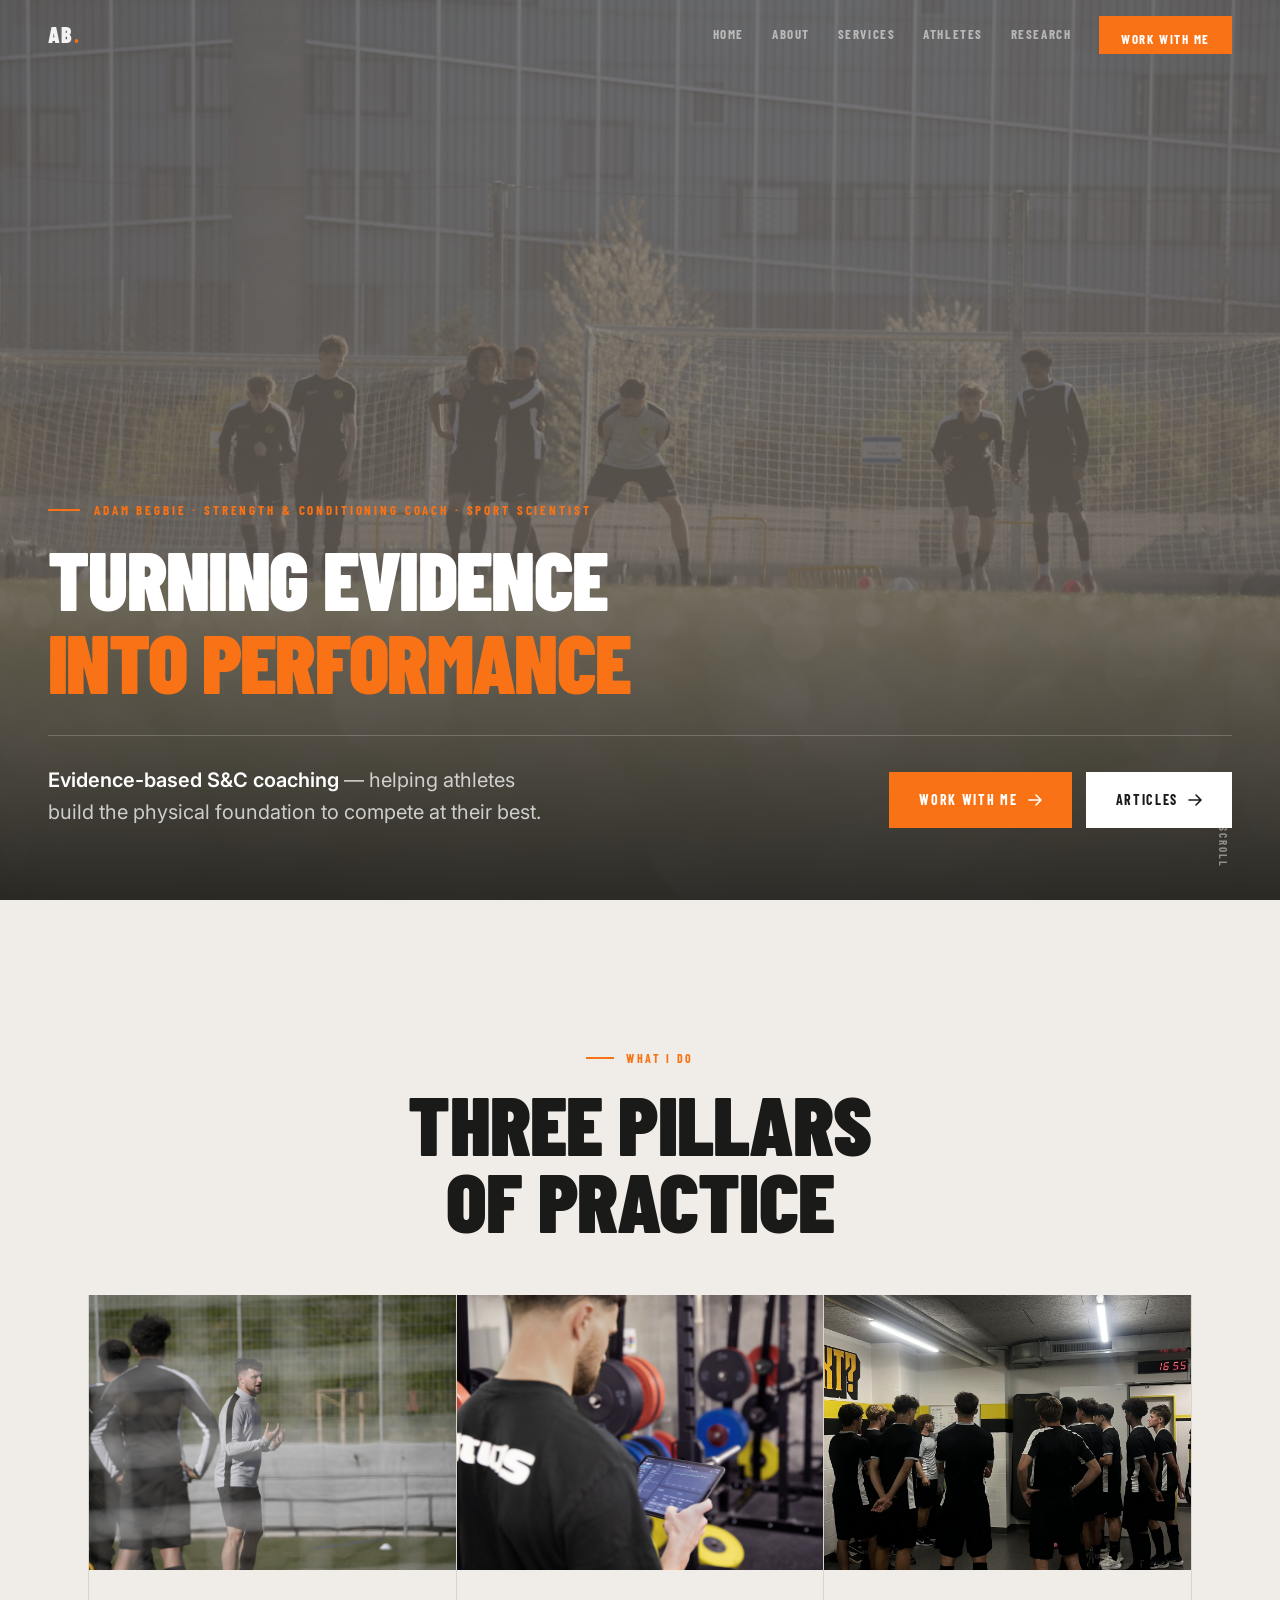
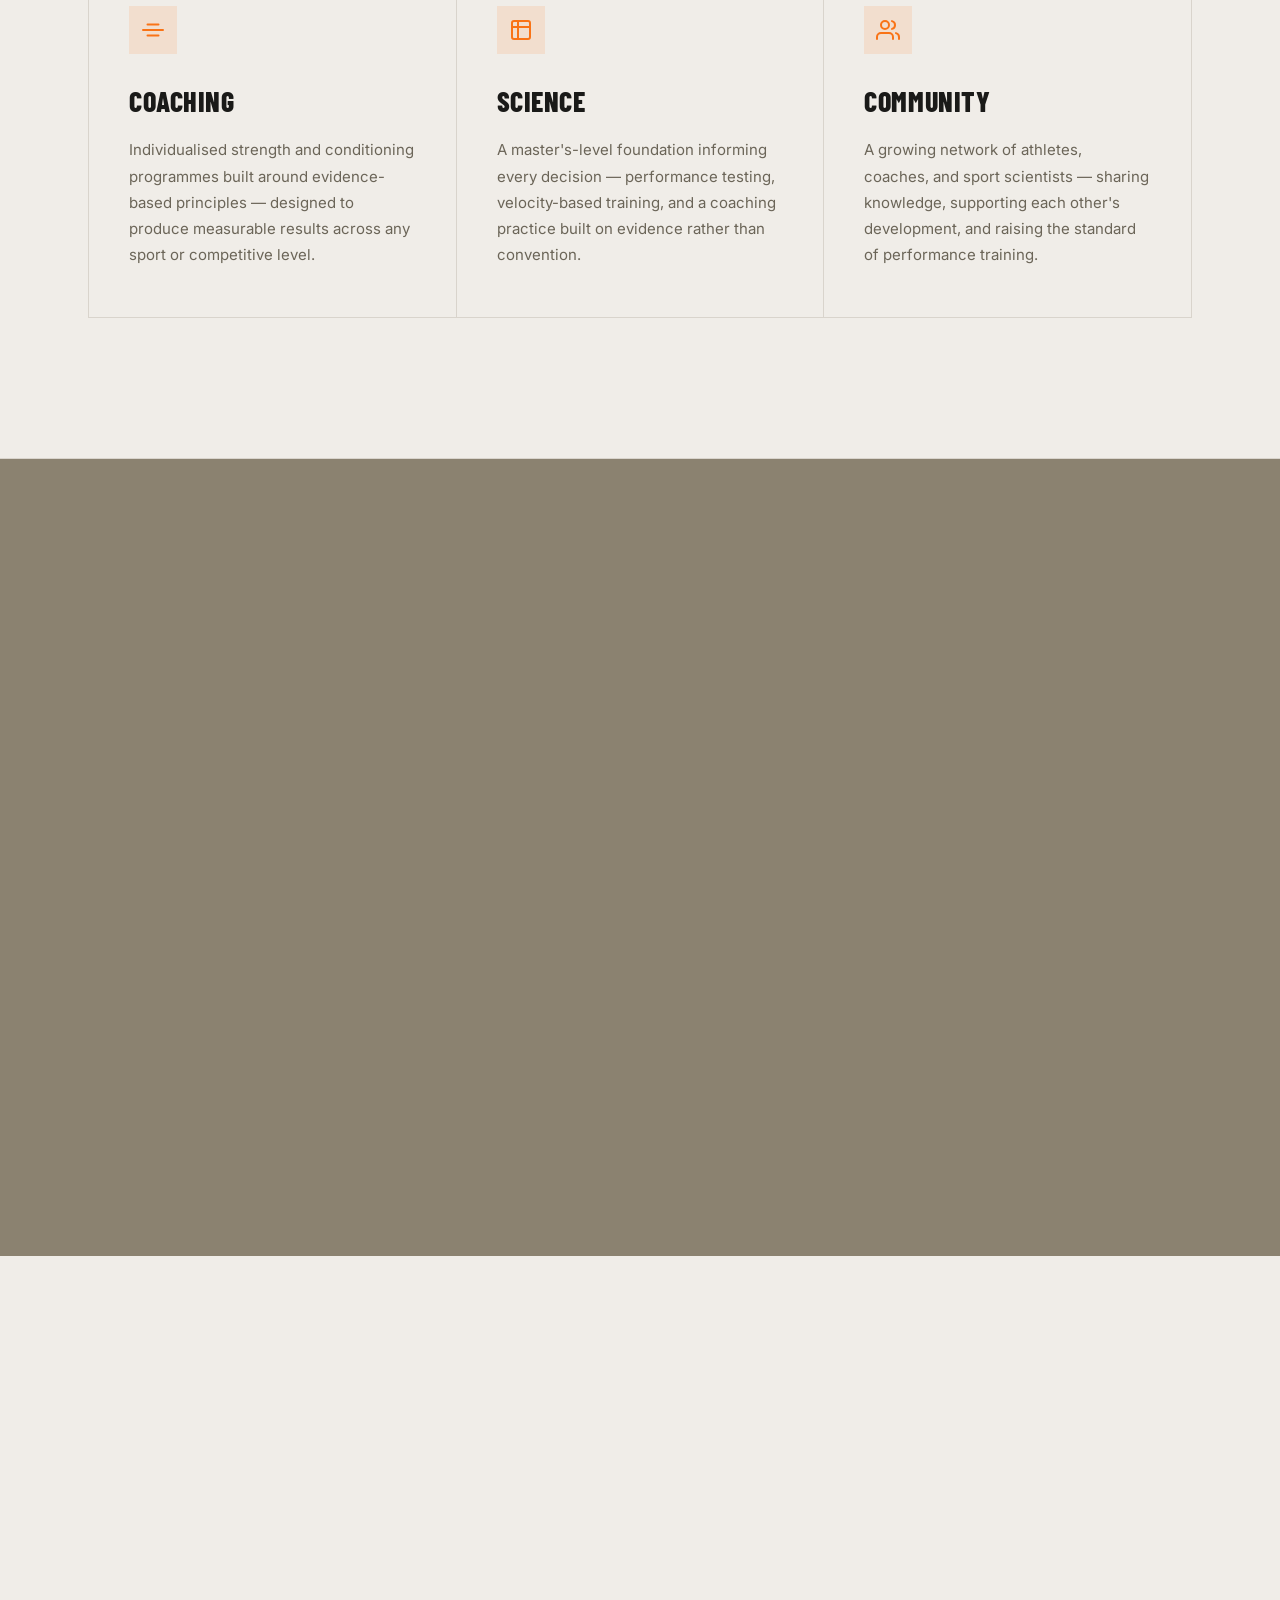
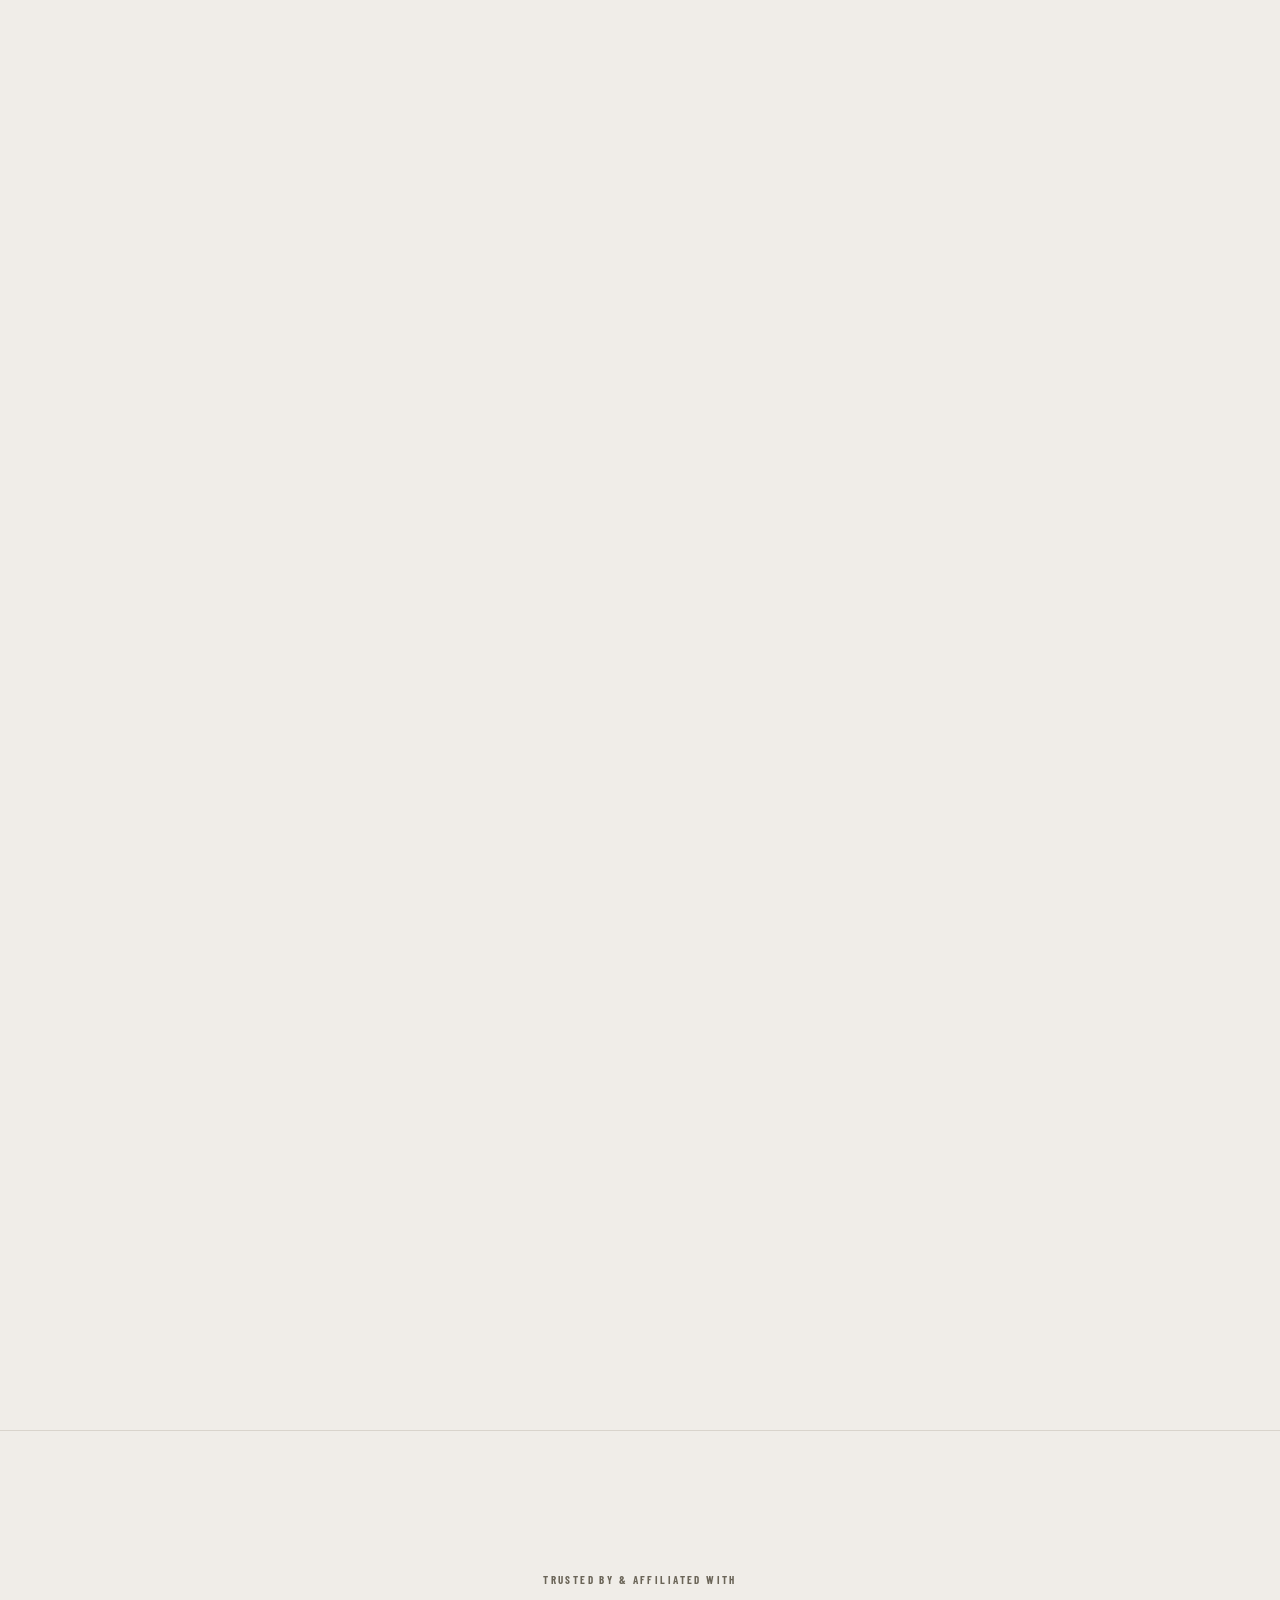
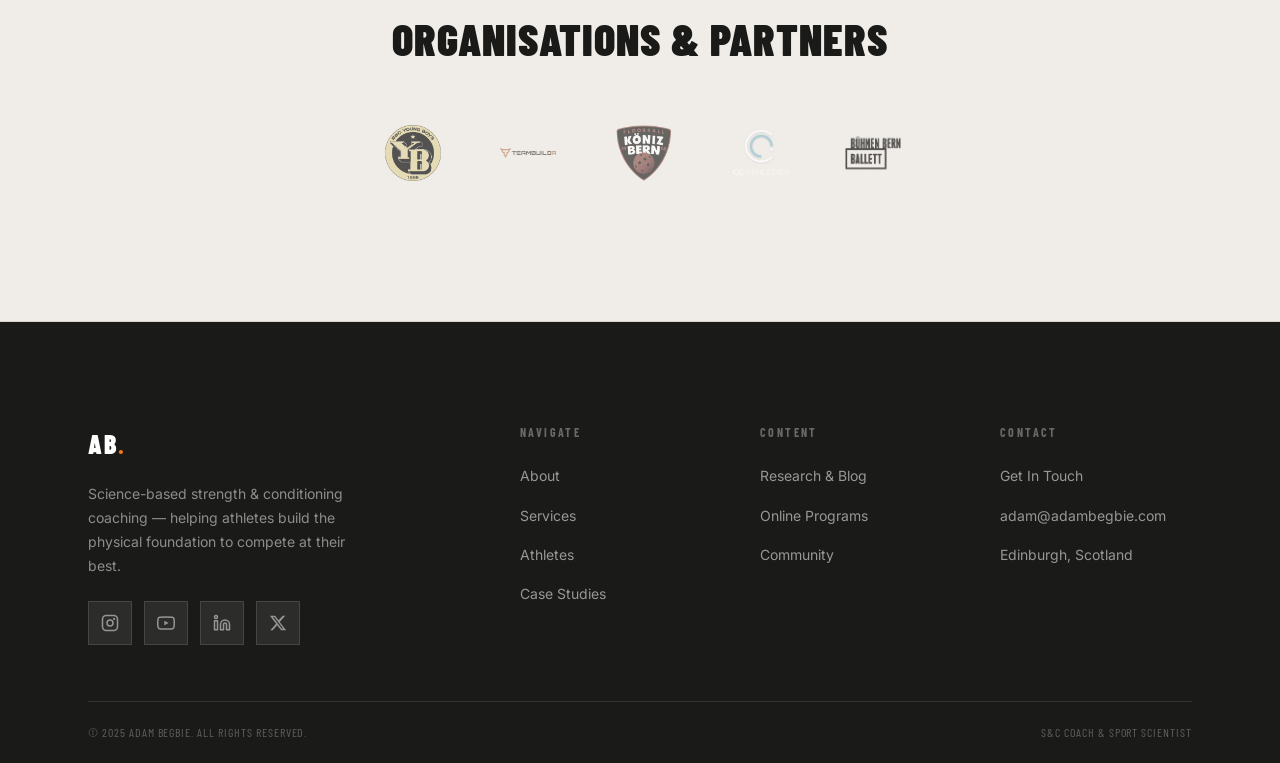
==== commit 0dbe793b: "Testimonial card bg + real pillar images - Tim Schlapbach action shot as bg inside attribution card," ====
--- a/index.html
+++ b/index.html
@@ -103,9 +103,8 @@
         <div class="pillars">
 
           <div class="pillar sr">
-            <!-- [PHOTO: Coaching session — athlete and coach, gym floor] -->
             <div class="pillar-img">
-              <img src="https://placehold.co/600x450/D9D4CC/6B6558?text=COACHING" alt="">
+              <img src="assets/images/coaching-pillars-of-practice.jpeg" alt="">
             </div>
             <div class="pillar-content">
               <div class="pillar-icon" aria-hidden="true">
@@ -119,9 +118,8 @@
           </div>
 
           <div class="pillar sr d2">
-            <!-- [PHOTO: Performance testing — force plate or lab setting] -->
             <div class="pillar-img">
-              <img src="https://placehold.co/600x450/D9D4CC/6B6558?text=SCIENCE" alt="">
+              <img src="assets/images/Science-pillars-of-practice.jpg" alt="">
             </div>
             <div class="pillar-content">
               <div class="pillar-icon" aria-hidden="true">
@@ -135,9 +133,8 @@
           </div>
 
           <div class="pillar sr d3">
-            <!-- [PHOTO: Community / group training or athletes together] -->
             <div class="pillar-img">
-              <img src="https://placehold.co/600x450/D9D4CC/6B6558?text=COMMUNITY" alt="">
+              <img src="assets/images/community-pillers-of-practice.jpeg" alt="">
             </div>
             <div class="pillar-content">
               <div class="pillar-icon" aria-hidden="true">
@@ -156,10 +153,6 @@
 
     <!-- ── FEATURED QUOTE ─────────────────────────── -->
     <section id="featured-quote" class="dark" aria-label="Featured testimonial">
-      <div class="quote-bg" aria-hidden="true">
-        <img src="assets/images/Tim-Schlapbach.jpg" alt="">
-      </div>
-      <div class="quote-overlay" aria-hidden="true"></div>
       <div class="container">
         <div class="quote-wrap sr">
           <span class="quote-mark" aria-hidden="true">&ldquo;</span>
@@ -168,6 +161,9 @@
               Non-surgical ACL rehab. Back competing at the highest level. I had doubts — Adam never did. The process was precise, the science was sound, and fourteen weeks later the results did the talking.
             </p>
             <footer class="quote-attr">
+              <div class="quote-attr-bg" aria-hidden="true">
+                <img src="assets/images/Tim-Schlapbach.jpg" alt="">
+              </div>
               <img src="assets/images/Tim-Schlapbach-portrait.jpeg" alt="Tim Schlapbach" class="quote-avatar">
               <cite class="quote-name">Tim Schlapbach</cite>
               <span class="quote-role">Muay Thai Fighter · RWS Thailand</span>
--- a/styles.css
+++ b/styles.css
@@ -447,23 +447,9 @@
   background: var(--bg-dark);
   padding: var(--section) 0;
   color: var(--text-light);
-  position: relative; overflow: hidden;
-}
-.quote-bg {
-  position: absolute; inset: 0;
-}
-.quote-bg img {
-  width: 100%; height: 100%;
-  object-fit: cover; object-position: center top;
-  opacity: .22;
-}
-.quote-overlay {
-  position: absolute; inset: 0;
-  background: linear-gradient(to bottom, rgba(106,98,89,.55) 0%, rgba(26,26,24,.8) 100%);
 }
 .quote-wrap {
   max-width: 860px; margin: 0 auto; text-align: center;
-  position: relative; z-index: 1;
 }
 .quote-mark {
   font-family: var(--f-disp); font-weight: 900; font-size: 120px;
@@ -473,22 +459,41 @@
 .quote-text {
   font-family: var(--f-disp); font-weight: 700; font-size: clamp(24px, 3.5vw, 40px);
   line-height: 1.25; letter-spacing: .01em; text-transform: uppercase;
-  margin-bottom: 32px; color: var(--text-light);
+  margin-bottom: 40px; color: var(--text-light);
 }
 .quote-attr {
-  display: flex; flex-direction: column; align-items: center; gap: 8px;
+  display: inline-flex; flex-direction: column; align-items: center; gap: 10px;
+  position: relative; overflow: hidden;
+  padding: 32px 56px 28px;
+  border: 1px solid rgba(255,255,255,.1);
+}
+.quote-attr-bg {
+  position: absolute; inset: 0;
+}
+.quote-attr-bg img {
+  width: 100%; height: 100%;
+  object-fit: cover; object-position: center 20%;
+  opacity: .18;
+}
+.quote-attr-bg::after {
+  content: ''; position: absolute; inset: 0;
+  background: rgba(26,26,24,.6);
 }
 .quote-avatar {
-  width: 72px; height: 72px; border-radius: 50%;
+  width: 80px; height: 80px; border-radius: 50%;
   object-fit: cover; object-position: center top;
-  border: 2px solid rgba(249,115,22,.5);
-  margin-bottom: 4px;
+  border: 2px solid rgba(249,115,22,.6);
+  position: relative; z-index: 1;
 }
 .quote-name {
   font-family: var(--f-disp); font-weight: 700; font-size: 16px;
   letter-spacing: .12em; text-transform: uppercase; color: var(--accent);
-}
-.quote-role { font-size: 14px; color: rgba(255,255,255,.55); }
+  position: relative; z-index: 1;
+}
+.quote-role {
+  font-size: 14px; color: rgba(255,255,255,.55);
+  position: relative; z-index: 1;
+}
 
 /* ─── BLOG TEASERS ────────────────────────────── */
 #home-blog {
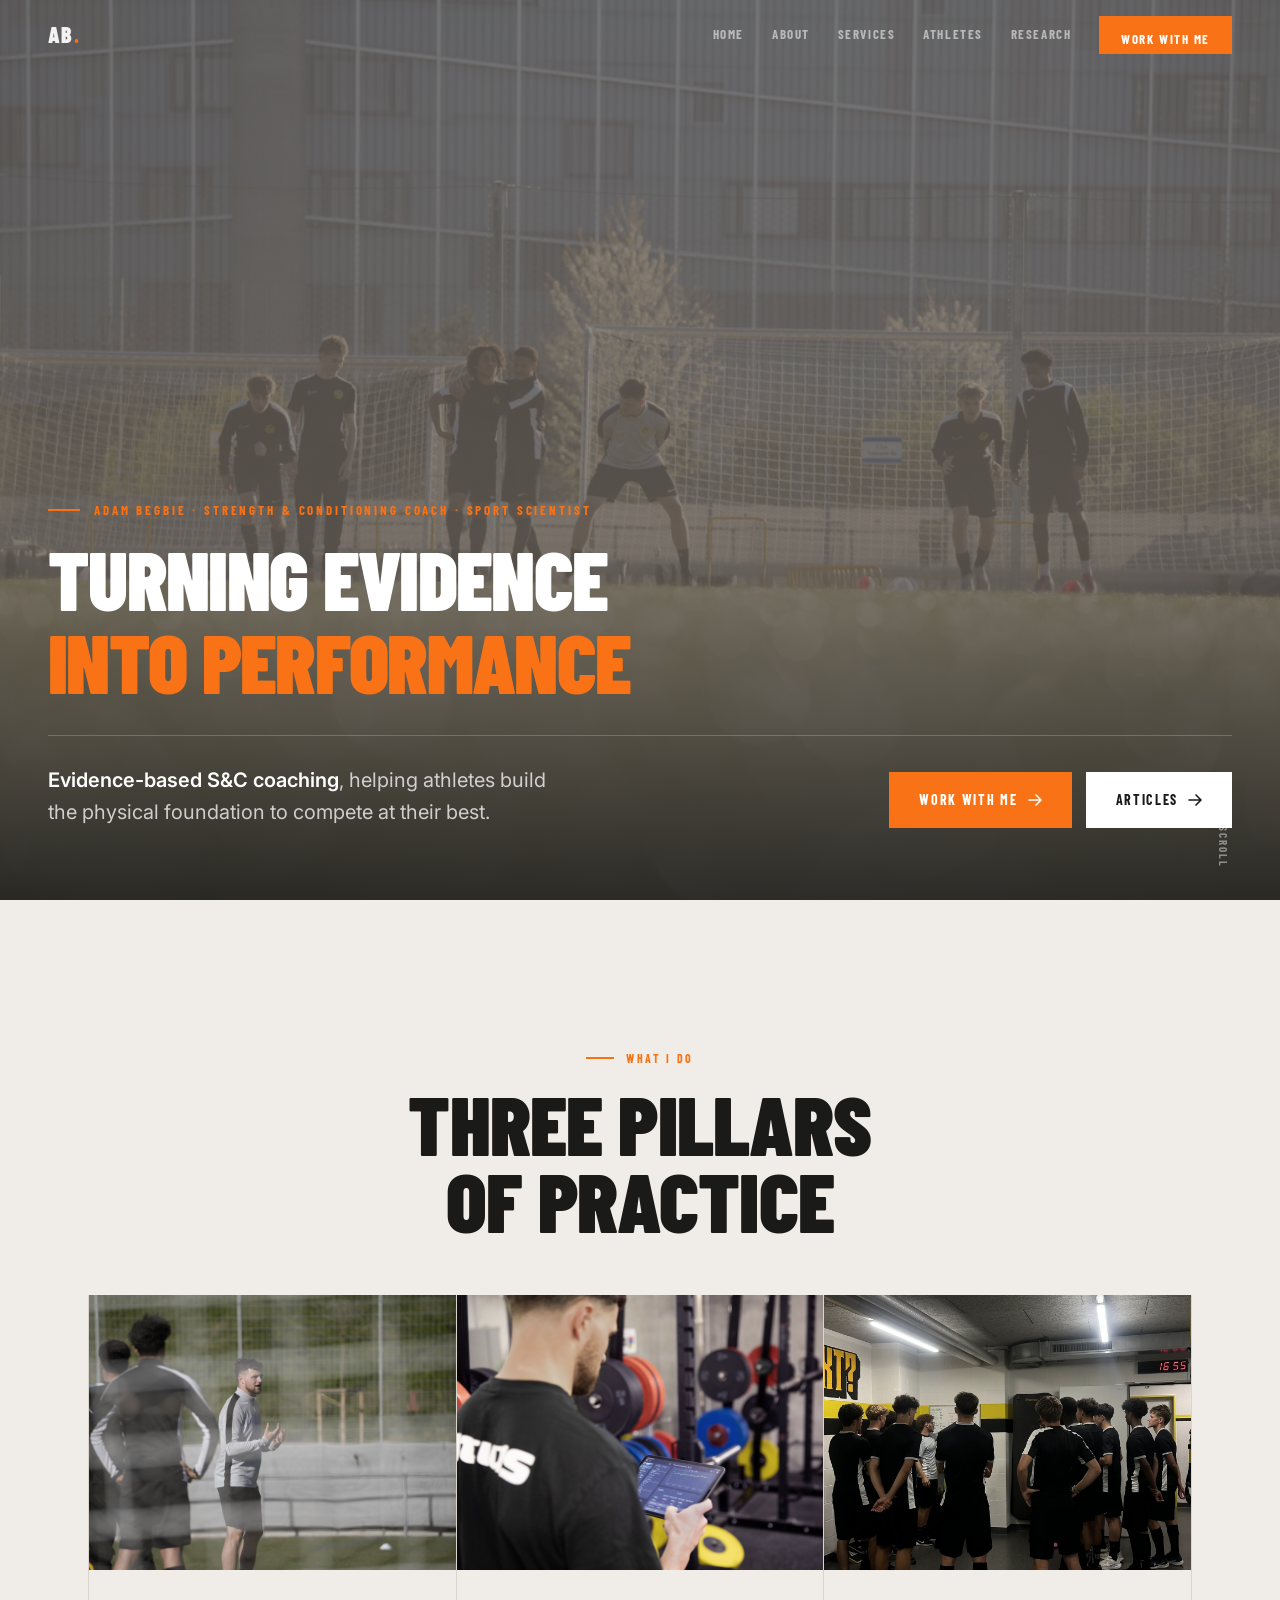
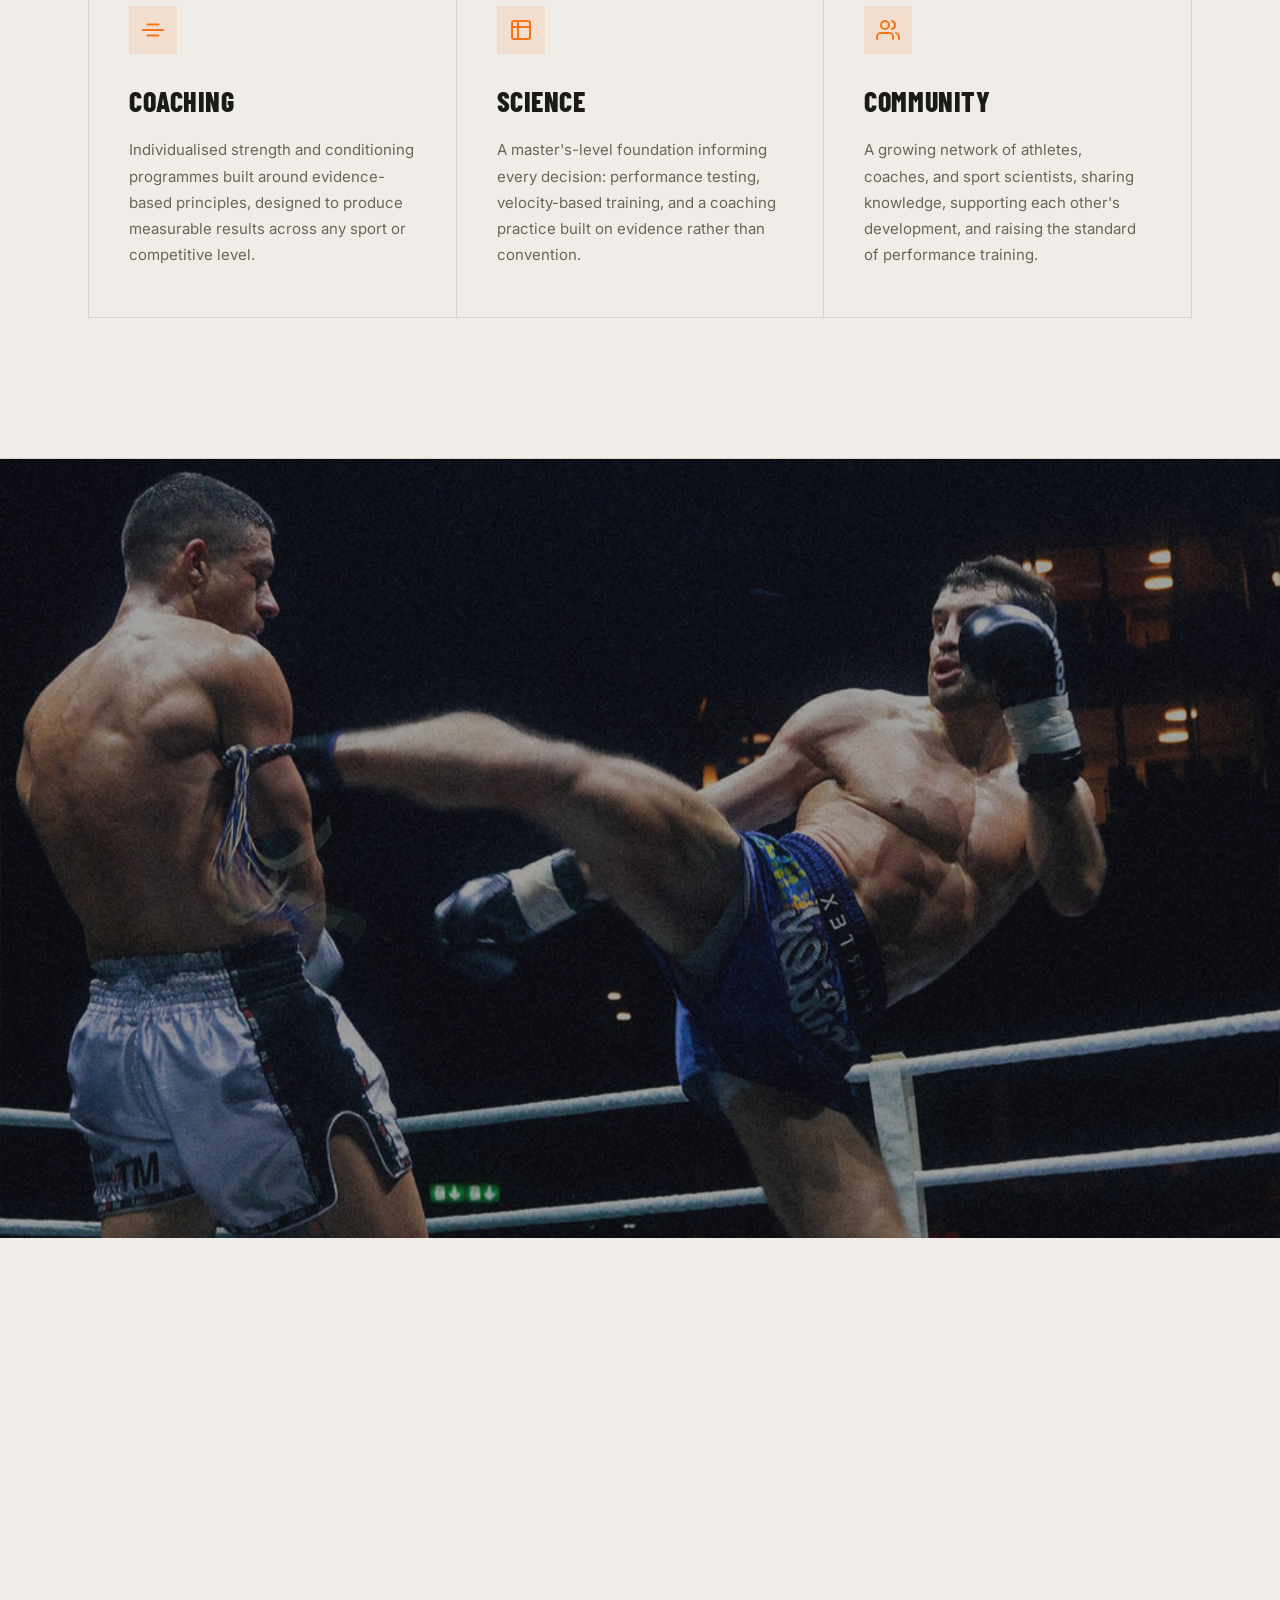
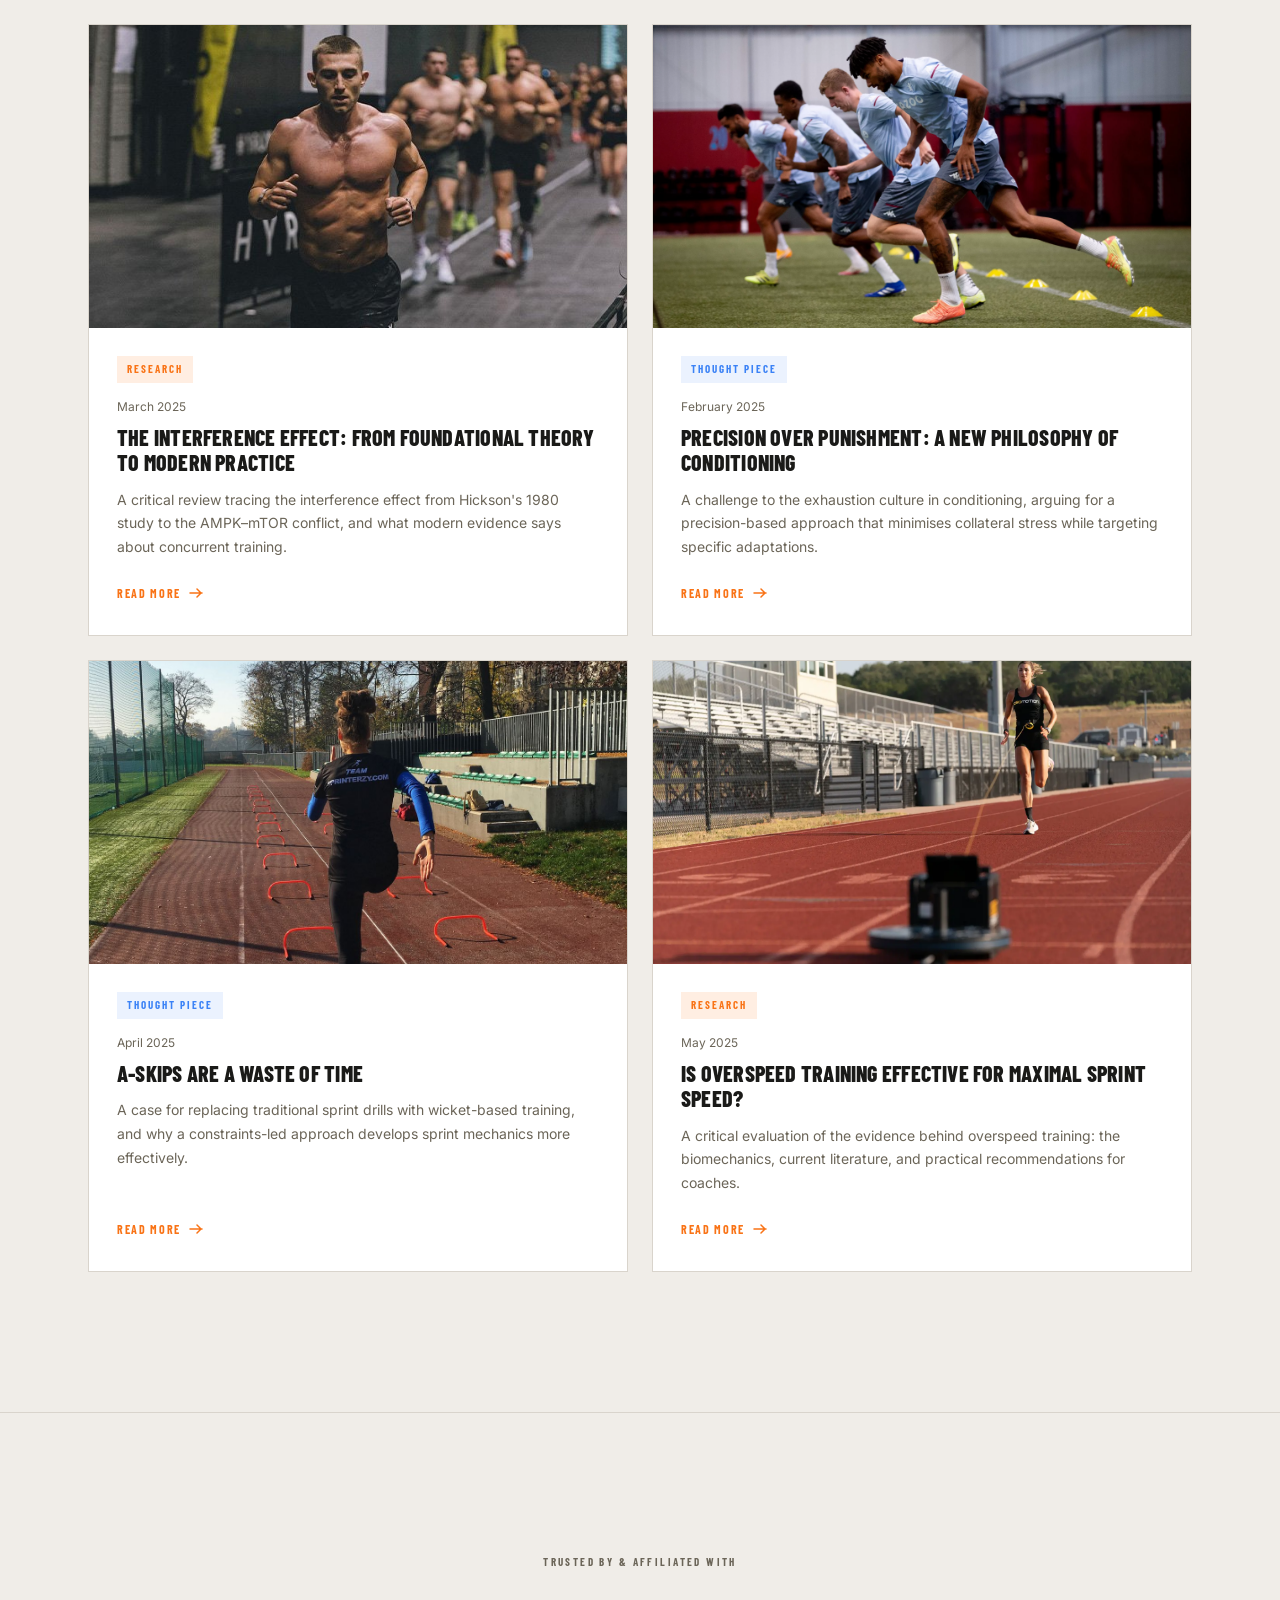
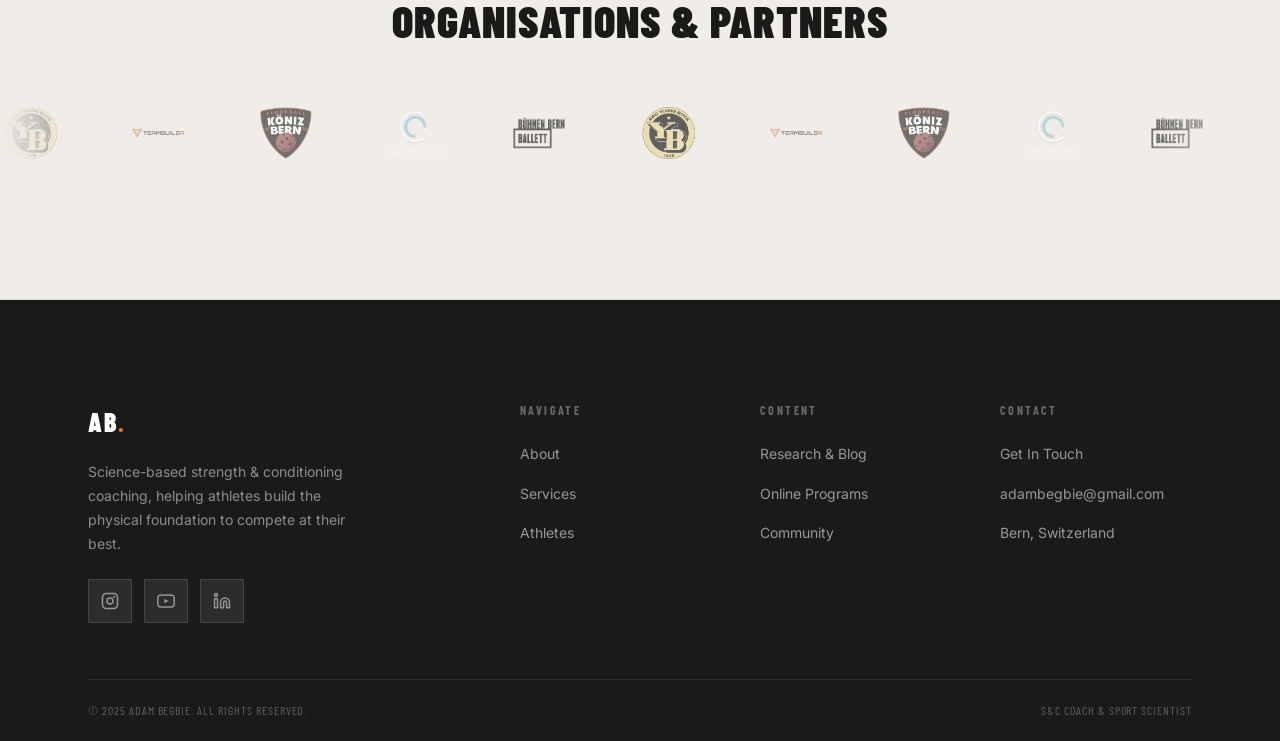
==== commit e74cb4d4: "Major content and design update - About page: new first-person bio with three-tab layout (Background" ====
--- a/index.html
+++ b/index.html
@@ -3,9 +3,9 @@
 <head>
   <meta charset="UTF-8">
   <meta name="viewport" content="width=device-width, initial-scale=1.0">
-  <title>Adam Begbie — Strength & Conditioning Coach & Sport Scientist</title>
+  <title>Adam Begbie | Strength & Conditioning Coach & Sport Scientist</title>
   <meta name="description" content="Science-based strength and conditioning coaching for athletes who demand more. 1:1 coaching, online programming, performance testing, and sport science consultancy.">
-  <meta property="og:title" content="Adam Begbie — S&C Coach & Sport Scientist">
+  <meta property="og:title" content="Adam Begbie | S&C Coach & Sport Scientist">
   <meta property="og:description" content="Helping athletes build the physical foundation to compete at their best.">
   <meta property="og:image" content="assets/images/og-image.jpg">
   <meta property="og:type" content="website">
@@ -22,7 +22,7 @@
 
   <!-- ── NAV ──────────────────────────────────── -->
   <nav id="nav" role="navigation" aria-label="Main navigation">
-    <a href="index.html" class="nav-logo" aria-label="Adam Begbie — home">AB<b>.</b></a>
+    <a href="index.html" class="nav-logo" aria-label="Adam Begbie">AB<b>.</b></a>
 
     <div class="nav-links">
       <a href="index.html" class="active">Home</a>
@@ -68,7 +68,7 @@
 
         <div class="hero-foot">
           <p class="hero-tagline">
-            <strong>Evidence-based S&amp;C coaching</strong> — helping athletes
+            <strong>Evidence-based S&amp;C coaching</strong>, helping athletes
             build the physical foundation to compete at their best.
           </p>
           <div class="hero-ctas">
@@ -113,7 +113,7 @@
                 </svg>
               </div>
               <h3>Coaching</h3>
-              <p>Individualised strength and conditioning programmes built around evidence-based principles — designed to produce measurable results across any sport or competitive level.</p>
+              <p>Individualised strength and conditioning programmes built around evidence-based principles, designed to produce measurable results across any sport or competitive level.</p>
             </div>
           </div>
 
@@ -128,7 +128,7 @@
                 </svg>
               </div>
               <h3>Science</h3>
-              <p>A master's-level foundation informing every decision — performance testing, velocity-based training, and a coaching practice built on evidence rather than convention.</p>
+              <p>A master's-level foundation informing every decision: performance testing, velocity-based training, and a coaching practice built on evidence rather than convention.</p>
             </div>
           </div>
 
@@ -143,7 +143,7 @@
                 </svg>
               </div>
               <h3>Community</h3>
-              <p>A growing network of athletes, coaches, and sport scientists — sharing knowledge, supporting each other's development, and raising the standard of performance training.</p>
+              <p>A growing network of athletes, coaches, and sport scientists, sharing knowledge, supporting each other's development, and raising the standard of performance training.</p>
             </div>
           </div>
 
@@ -153,17 +153,17 @@
 
     <!-- ── FEATURED QUOTE ─────────────────────────── -->
     <section id="featured-quote" class="dark" aria-label="Featured testimonial">
+      <div class="quote-full-bg" aria-hidden="true">
+        <img src="assets/images/Tim-Schlapbach.jpg" alt="">
+      </div>
       <div class="container">
         <div class="quote-wrap sr">
           <span class="quote-mark" aria-hidden="true">&ldquo;</span>
           <blockquote>
             <p class="quote-text">
-              Non-surgical ACL rehab. Back competing at the highest level. I had doubts — Adam never did. The process was precise, the science was sound, and fourteen weeks later the results did the talking.
+              Non-surgical ACL rehab. Back competing at the highest level. I had doubts. Adam never did. The process was precise, the science was sound, and fourteen weeks later the results did the talking.
             </p>
             <footer class="quote-attr">
-              <div class="quote-attr-bg" aria-hidden="true">
-                <img src="assets/images/Tim-Schlapbach.jpg" alt="">
-              </div>
               <img src="assets/images/Tim-Schlapbach-portrait.jpeg" alt="Tim Schlapbach" class="quote-avatar">
               <cite class="quote-name">Tim Schlapbach</cite>
               <span class="quote-role">Muay Thai Fighter · RWS Thailand</span>
@@ -186,16 +186,16 @@
 
         <div class="card-grid card-grid--four">
 
-          <article class="card sr" data-type="research">
+          <article class="card sr">
             <div class="card-thumb">
-              <img src="https://placehold.co/800x450/D9D4CC/6B6558?text=ESSAY+1" alt="">
+              <img src="assets/images/Concurrent-Training.jpg" alt="Concurrent training">
             </div>
             <div class="card-body">
-              <span class="card-tag tag-research">Essay</span>
-              <time class="card-date" datetime="2024-11">November 2024</time>
-              <h3>The Case for Velocity-Based Training in Team Sport Athletes</h3>
-              <p>An evidence-based argument for integrating VBT principles into traditional periodisation models — and why intent matters as much as absolute load.</p>
-              <a href="blog.html" class="card-link">
+              <span class="card-tag tag-research">Research</span>
+              <time class="card-date" datetime="2025-03">March 2025</time>
+              <h3>The Interference Effect: From Foundational Theory to Modern Practice</h3>
+              <p>A critical review tracing the interference effect from Hickson's 1980 study to the AMPK–mTOR conflict, and what modern evidence says about concurrent training.</p>
+              <a href="interference-effect.html" class="card-link" aria-label="Read: The Interference Effect">
                 Read More
                 <svg width="14" height="10" viewBox="0 0 14 10" fill="none" aria-hidden="true">
                   <path d="M1 5h12M8 1l4 4-4 4" stroke="currentColor" stroke-width="1.5" stroke-linecap="round" stroke-linejoin="round"/>
@@ -204,16 +204,16 @@
             </div>
           </article>
 
-          <article class="card sr d1" data-type="research">
+          <article class="card sr d1">
             <div class="card-thumb">
-              <img src="https://placehold.co/800x450/D9D4CC/6B6558?text=ESSAY+2" alt="">
+              <img src="assets/images/Conditioning.webp" alt="Athlete conditioning">
             </div>
             <div class="card-body">
-              <span class="card-tag tag-research">Essay</span>
-              <time class="card-date" datetime="2024-06">June 2024</time>
-              <h3>Strength Deficits in Youth Football: A Silent Performance Limiter</h3>
-              <p>Examining the underdevelopment of absolute strength in academy programmes — causes, consequences, and a framework for addressing it.</p>
-              <a href="blog.html" class="card-link">
+              <span class="card-tag tag-thought">Thought Piece</span>
+              <time class="card-date" datetime="2025-02">February 2025</time>
+              <h3>Precision Over Punishment: A New Philosophy of Conditioning</h3>
+              <p>A challenge to the exhaustion culture in conditioning, arguing for a precision-based approach that minimises collateral stress while targeting specific adaptations.</p>
+              <a href="precision-conditioning.html" class="card-link" aria-label="Read: Precision Over Punishment">
                 Read More
                 <svg width="14" height="10" viewBox="0 0 14 10" fill="none" aria-hidden="true">
                   <path d="M1 5h12M8 1l4 4-4 4" stroke="currentColor" stroke-width="1.5" stroke-linecap="round" stroke-linejoin="round"/>
@@ -222,16 +222,16 @@
             </div>
           </article>
 
-          <article class="card sr d2" data-type="blog">
+          <article class="card sr d2">
             <div class="card-thumb">
-              <img src="https://placehold.co/800x450/D9D4CC/6B6558?text=ARTICLE+1" alt="">
+              <img src="assets/images/Wicket-Runs.jpg" alt="Wicket runs sprint training">
             </div>
             <div class="card-body">
-              <span class="card-tag tag-blog">Article</span>
-              <time class="card-date" datetime="2024-09">September 2024</time>
-              <h3>Rethinking Deload Weeks: Recovery Is Not One-Size-Fits-All</h3>
-              <p>How to design athlete-specific deload protocols based on training age, accumulated stress, and individual recovery signatures.</p>
-              <a href="blog.html" class="card-link">
+              <span class="card-tag tag-thought">Thought Piece</span>
+              <time class="card-date" datetime="2025-04">April 2025</time>
+              <h3>A-Skips Are a Waste of Time</h3>
+              <p>A case for replacing traditional sprint drills with wicket-based training, and why a constraints-led approach develops sprint mechanics more effectively.</p>
+              <a href="a-skips.html" class="card-link" aria-label="Read: A-Skips Are a Waste of Time">
                 Read More
                 <svg width="14" height="10" viewBox="0 0 14 10" fill="none" aria-hidden="true">
                   <path d="M1 5h12M8 1l4 4-4 4" stroke="currentColor" stroke-width="1.5" stroke-linecap="round" stroke-linejoin="round"/>
@@ -240,16 +240,16 @@
             </div>
           </article>
 
-          <article class="card sr d3" data-type="blog">
+          <article class="card sr d3">
             <div class="card-thumb">
-              <img src="https://placehold.co/800x450/D9D4CC/6B6558?text=ARTICLE+2" alt="">
+              <img src="assets/images/Overspeed-Training.webp" alt="Overspeed sprint training">
             </div>
             <div class="card-body">
-              <span class="card-tag tag-blog">Article</span>
-              <time class="card-date" datetime="2024-03">March 2024</time>
-              <h3>What Sport Science Actually Looks Like on the Gym Floor</h3>
-              <p>The gap between research and practice is smaller than coaches think — and wider than scientists admit. A reflection on where the two genuinely meet.</p>
-              <a href="blog.html" class="card-link">
+              <span class="card-tag tag-research">Research</span>
+              <time class="card-date" datetime="2025-05">May 2025</time>
+              <h3>Is Overspeed Training Effective for Maximal Sprint Speed?</h3>
+              <p>A critical evaluation of the evidence behind overspeed training: the biomechanics, current literature, and practical recommendations for coaches.</p>
+              <a href="overspeed-training.html" class="card-link" aria-label="Read: Overspeed Training">
                 Read More
                 <svg width="14" height="10" viewBox="0 0 14 10" fill="none" aria-hidden="true">
                   <path d="M1 5h12M8 1l4 4-4 4" stroke="currentColor" stroke-width="1.5" stroke-linecap="round" stroke-linejoin="round"/>
@@ -267,12 +267,29 @@
       <div class="container">
         <p class="partners-intro sr">Trusted by &amp; affiliated with</p>
         <h2 class="partners-heading sr">Organisations &amp; Partners</h2>
-        <div class="partners-strip sr d1">
+      </div>
+      <div class="partners-strip">
+        <div class="partners-track" aria-label="Partner logos">
           <div class="partner-logo"><img src="assets/images/Partner-logo-1.png" alt="Partner 1"></div>
           <div class="partner-logo"><img src="assets/images/Partner-logo-2.png" alt="Partner 2"></div>
           <div class="partner-logo"><img src="assets/images/Partner-logo-3.png" alt="Partner 3"></div>
           <div class="partner-logo"><img src="assets/images/Partner-logo-4.png" alt="Partner 4"></div>
           <div class="partner-logo"><img src="assets/images/Partner-logo-5.png" alt="Partner 5"></div>
+          <div class="partner-logo" aria-hidden="true"><img src="assets/images/Partner-logo-1.png" alt=""></div>
+          <div class="partner-logo" aria-hidden="true"><img src="assets/images/Partner-logo-2.png" alt=""></div>
+          <div class="partner-logo" aria-hidden="true"><img src="assets/images/Partner-logo-3.png" alt=""></div>
+          <div class="partner-logo" aria-hidden="true"><img src="assets/images/Partner-logo-4.png" alt=""></div>
+          <div class="partner-logo" aria-hidden="true"><img src="assets/images/Partner-logo-5.png" alt=""></div>
+          <div class="partner-logo" aria-hidden="true"><img src="assets/images/Partner-logo-1.png" alt=""></div>
+          <div class="partner-logo" aria-hidden="true"><img src="assets/images/Partner-logo-2.png" alt=""></div>
+          <div class="partner-logo" aria-hidden="true"><img src="assets/images/Partner-logo-3.png" alt=""></div>
+          <div class="partner-logo" aria-hidden="true"><img src="assets/images/Partner-logo-4.png" alt=""></div>
+          <div class="partner-logo" aria-hidden="true"><img src="assets/images/Partner-logo-5.png" alt=""></div>
+          <div class="partner-logo" aria-hidden="true"><img src="assets/images/Partner-logo-1.png" alt=""></div>
+          <div class="partner-logo" aria-hidden="true"><img src="assets/images/Partner-logo-2.png" alt=""></div>
+          <div class="partner-logo" aria-hidden="true"><img src="assets/images/Partner-logo-3.png" alt=""></div>
+          <div class="partner-logo" aria-hidden="true"><img src="assets/images/Partner-logo-4.png" alt=""></div>
+          <div class="partner-logo" aria-hidden="true"><img src="assets/images/Partner-logo-5.png" alt=""></div>
         </div>
       </div>
     </section>
@@ -285,21 +302,18 @@
       <div class="footer-grid">
         <div class="footer-brand">
           <a href="index.html" class="nav-logo">AB<b>.</b></a>
-          <p>Science-based strength &amp; conditioning coaching — helping athletes build the physical foundation to compete at their best.</p>
+          <p>Science-based strength &amp; conditioning coaching, helping athletes build the physical foundation to compete at their best.</p>
           <div class="socials" aria-label="Social media links">
-            <a href="#" class="social-btn" aria-label="Instagram" target="_blank" rel="noopener noreferrer">
+            <a href="https://www.instagram.com/adamathletik/#" class="social-btn" aria-label="Instagram" target="_blank" rel="noopener noreferrer">
               <svg viewBox="0 0 24 24" fill="none" stroke="currentColor" stroke-width="2" stroke-linecap="round" stroke-linejoin="round"><rect x="2" y="2" width="20" height="20" rx="5"/><circle cx="12" cy="12" r="4"/><circle cx="17.5" cy="6.5" r=".5" fill="currentColor"/></svg>
             </a>
-            <a href="#" class="social-btn" aria-label="YouTube" target="_blank" rel="noopener noreferrer">
+            <a href="https://youtube.com/@adambegbie4595?si=CycsUvRPD9QI_giy" class="social-btn" aria-label="YouTube" target="_blank" rel="noopener noreferrer">
               <svg viewBox="0 0 24 24" fill="none" stroke="currentColor" stroke-width="2" stroke-linecap="round" stroke-linejoin="round"><path d="M22.54 6.42a2.78 2.78 0 00-1.95-1.96C18.88 4 12 4 12 4s-6.88 0-8.59.46A2.78 2.78 0 001.46 6.42 29 29 0 001 12a29 29 0 00.46 5.58 2.78 2.78 0 001.95 1.96C5.12 20 12 20 12 20s6.88 0 8.59-.46a2.78 2.78 0 001.95-1.96A29 29 0 0023 12a29 29 0 00-.46-5.58z"/><polygon points="9.75 15.02 15.5 12 9.75 8.98 9.75 15.02" fill="currentColor" stroke="none"/></svg>
             </a>
-            <a href="#" class="social-btn" aria-label="LinkedIn" target="_blank" rel="noopener noreferrer">
+            <a href="https://www.linkedin.com/in/adam-begbie-0b9b06232/" class="social-btn" aria-label="LinkedIn" target="_blank" rel="noopener noreferrer">
               <svg viewBox="0 0 24 24" fill="none" stroke="currentColor" stroke-width="2" stroke-linecap="round" stroke-linejoin="round"><path d="M16 8a6 6 0 016 6v7h-4v-7a2 2 0 00-2-2 2 2 0 00-2 2v7h-4v-7a6 6 0 016-6z"/><rect x="2" y="9" width="4" height="12"/><circle cx="4" cy="4" r="2"/></svg>
             </a>
-            <a href="#" class="social-btn" aria-label="X / Twitter" target="_blank" rel="noopener noreferrer">
-              <svg viewBox="0 0 24 24" fill="currentColor"><path d="M18.244 2.25h3.308l-7.227 8.26 8.502 11.24H16.17l-5.214-6.817L4.99 21.75H1.68l7.73-8.835L1.254 2.25H8.08l4.713 6.231zm-1.161 17.52h1.833L7.084 4.126H5.117z"/></svg>
-            </a>
-          </div>
+            </div>
         </div>
 
         <div class="footer-col">
@@ -308,7 +322,7 @@
             <li><a href="about.html">About</a></li>
             <li><a href="services.html">Services</a></li>
             <li><a href="athletes.html">Athletes</a></li>
-            <li><a href="case-studies.html">Case Studies</a></li>
+            
           </ul>
         </div>
 
@@ -325,8 +339,8 @@
           <h4>Contact</h4>
           <ul>
             <li><a href="contact.html">Get In Touch</a></li>
-            <li><a href="mailto:adam@adambegbie.com">adam@adambegbie.com</a></li>
-            <li><a href="#">Edinburgh, Scotland</a></li>
+            <li><a href="mailto:adambegbie@gmail.com">adambegbie@gmail.com</a></li>
+            <li><a href="#">Bern, Switzerland</a></li>
           </ul>
         </div>
       </div>
--- a/styles.css
+++ b/styles.css
@@ -297,6 +297,33 @@
   .ph-deco { display: none; }
 }
 
+/* Photo variant — full-bleed image bg with gradient overlay (About) */
+.page-header--photo {
+  position: relative;
+  overflow: hidden;
+}
+.ph-bg {
+  position: absolute;
+  inset: 0;
+  z-index: 0;
+}
+.ph-bg img {
+  width: 100%;
+  height: 100%;
+  object-fit: cover;
+  object-position: center 30%;
+}
+.ph-bg::after {
+  content: '';
+  position: absolute;
+  inset: 0;
+  background: linear-gradient(105deg, rgba(26,26,24,.88) 45%, rgba(26,26,24,.45) 100%);
+}
+.page-header--photo .container {
+  position: relative;
+  z-index: 1;
+}
+
 /* ─── HERO ────────────────────────────────────── */
 #hero {
   min-height: 100dvh;
@@ -444,9 +471,23 @@
 
 /* ─── FEATURED TESTIMONIAL ────────────────────── */
 #featured-quote {
-  background: var(--bg-dark);
+  position: relative; overflow: hidden;
   padding: var(--section) 0;
   color: var(--text-light);
+}
+.quote-full-bg {
+  position: absolute; inset: 0; z-index: 0;
+}
+.quote-full-bg img {
+  width: 100%; height: 100%;
+  object-fit: cover; object-position: center 30%;
+}
+.quote-full-bg::after {
+  content: ''; position: absolute; inset: 0;
+  background: rgba(20,18,15,.38);
+}
+#featured-quote .container {
+  position: relative; z-index: 1;
 }
 .quote-wrap {
   max-width: 860px; margin: 0 auto; text-align: center;
@@ -460,39 +501,23 @@
   font-family: var(--f-disp); font-weight: 700; font-size: clamp(24px, 3.5vw, 40px);
   line-height: 1.25; letter-spacing: .01em; text-transform: uppercase;
   margin-bottom: 40px; color: var(--text-light);
+  text-shadow: 0 2px 16px rgba(0,0,0,.7);
 }
 .quote-attr {
-  display: inline-flex; flex-direction: column; align-items: center; gap: 10px;
-  position: relative; overflow: hidden;
-  padding: 32px 56px 28px;
-  border: 1px solid rgba(255,255,255,.1);
-}
-.quote-attr-bg {
-  position: absolute; inset: 0;
-}
-.quote-attr-bg img {
-  width: 100%; height: 100%;
-  object-fit: cover; object-position: center 20%;
-  opacity: .18;
-}
-.quote-attr-bg::after {
-  content: ''; position: absolute; inset: 0;
-  background: rgba(26,26,24,.6);
+  display: inline-flex; flex-direction: column; align-items: center; gap: 12px;
+  background: none; padding: 0;
 }
 .quote-avatar {
-  width: 80px; height: 80px; border-radius: 50%;
+  width: 120px; height: 120px; border-radius: 50%;
   object-fit: cover; object-position: center top;
   border: 2px solid rgba(249,115,22,.6);
-  position: relative; z-index: 1;
 }
 .quote-name {
   font-family: var(--f-disp); font-weight: 700; font-size: 16px;
   letter-spacing: .12em; text-transform: uppercase; color: var(--accent);
-  position: relative; z-index: 1;
 }
 .quote-role {
   font-size: 14px; color: rgba(255,255,255,.55);
-  position: relative; z-index: 1;
 }
 
 /* ─── BLOG TEASERS ────────────────────────────── */
@@ -516,7 +541,7 @@
   background: var(--surface); border: 1px solid var(--border);
   display: flex; flex-direction: column;
   transition: transform .25s, box-shadow .25s, border-color .25s;
-  overflow: hidden;
+  overflow: hidden; position: relative;
 }
 .card:hover {
   transform: translateY(-4px);
@@ -544,6 +569,20 @@
 }
 .tag-research { background: rgba(249,115,22,.12); color: var(--accent); }
 .tag-blog     { background: rgba(139,130,112,.14); color: var(--bg-darker); }
+.tag-thought  { background: rgba(59,130,246,.1);  color: #3B82F6; }
+.tag-video    { background: rgba(239,68,68,.1);   color: #EF4444; }
+
+.card-thumb iframe { width: 100%; height: 100%; border: 0; display: block; }
+
+.card-thumb--link { display: block; text-decoration: none; }
+.card-play {
+  position: absolute; inset: 0;
+  display: flex; align-items: center; justify-content: center;
+  background: rgba(26,26,24,.35);
+  transition: background .2s;
+}
+.card-play svg { width: 52px; height: 52px; color: #fff; filter: drop-shadow(0 2px 8px rgba(0,0,0,.4)); }
+.card-thumb--link:hover .card-play { background: rgba(26,26,24,.55); }
 
 .card-date {
   font-size: 12px; color: var(--text-muted);
@@ -568,6 +607,65 @@
 }
 .card-link:hover { gap: 14px; }
 .card-link svg { flex-shrink: 0; }
+.card-link::after {
+  content: ''; position: absolute; inset: 0; z-index: 1;
+}
+
+/* ─── ARTICLE PAGES ──────────────────────────── */
+.article-wrap {
+  max-width: 760px;
+  margin: 0 auto;
+  padding: 56px 0 80px;
+}
+.article-back {
+  display: inline-flex; align-items: center; gap: 8px;
+  font-family: var(--f-disp); font-size: 12px; font-weight: 700;
+  letter-spacing: .14em; text-transform: uppercase; color: var(--accent);
+  margin-bottom: 48px; transition: gap .2s;
+}
+.article-back svg { flex-shrink: 0; transform: rotate(180deg); }
+.article-back:hover { gap: 14px; }
+.article-header { margin-bottom: 48px; border-bottom: 1px solid var(--border); padding-bottom: 40px; }
+.article-header .card-tag { margin-bottom: 20px; }
+.article-title {
+  font-family: var(--f-disp); font-weight: 900;
+  font-size: clamp(32px, 5vw, 52px);
+  text-transform: uppercase; letter-spacing: .02em;
+  line-height: 1.05; margin-bottom: 16px; color: var(--text);
+}
+.article-subtitle {
+  font-size: 18px; color: var(--text-muted); line-height: 1.5;
+  margin-bottom: 20px;
+}
+.article-date { font-size: 13px; color: var(--text-muted); }
+.article-body { font-size: 17px; line-height: 1.85; color: var(--text); }
+.article-body h2 {
+  font-family: var(--f-disp); font-weight: 800;
+  font-size: clamp(20px, 2.5vw, 26px);
+  text-transform: uppercase; letter-spacing: .03em;
+  margin: 48px 0 16px; color: var(--text);
+}
+.article-body h3 {
+  font-family: var(--f-disp); font-weight: 700;
+  font-size: 18px; text-transform: uppercase; letter-spacing: .04em;
+  margin: 32px 0 12px; color: var(--text);
+}
+.article-body p { margin-bottom: 20px; }
+.article-body ol { margin: 0 0 20px 24px; }
+.article-body ol li { margin-bottom: 10px; line-height: 1.75; }
+.article-refs {
+  border-top: 1px solid var(--border);
+  margin-top: 56px; padding-top: 40px;
+}
+.article-refs h2 {
+  font-family: var(--f-disp); font-size: 12px; font-weight: 700;
+  letter-spacing: .18em; text-transform: uppercase;
+  color: var(--text-muted); margin-bottom: 24px;
+}
+.article-refs p {
+  font-size: 13px; color: var(--text-muted);
+  line-height: 1.7; margin-bottom: 10px;
+}
 
 /* ─── PARTNERS ────────────────────────────────── */
 #partners {
@@ -585,16 +683,28 @@
   text-align: center; margin-bottom: 48px;
 }
 .partners-strip {
-  display: flex; align-items: center; justify-content: center;
-  gap: 56px; flex-wrap: wrap;
+  overflow: hidden;
+  mask-image: linear-gradient(to right, transparent 0%, black 10%, black 90%, transparent 100%);
+  -webkit-mask-image: linear-gradient(to right, transparent 0%, black 10%, black 90%, transparent 100%);
+}
+.partners-track {
+  display: flex; align-items: center;
+  gap: 72px;
+  width: max-content;
+  animation: partners-scroll 22s linear infinite;
+}
+.partners-strip:hover .partners-track { animation-play-state: paused; }
+@keyframes partners-scroll {
+  0%   { transform: translateX(0); }
+  100% { transform: translateX(-25%); }
 }
 .partner-logo {
-  opacity: .65; filter: grayscale(.6);
+  opacity: .6; filter: grayscale(.5);
   transition: opacity .25s, filter .25s;
-  min-height: 52px; display: flex; align-items: center;
+  display: flex; align-items: center; flex-shrink: 0;
 }
 .partner-logo:hover { opacity: 1; filter: grayscale(0); }
-.partner-logo img { height: 56px; width: auto; }
+.partner-logo img { height: 52px; width: auto; }
 
 /* ─── ABOUT PAGE ──────────────────────────────── */
 .about-split {
@@ -621,6 +731,39 @@
   color: var(--text); font-weight: 500; line-height: 1.6;
 }
 .about-body strong { color: var(--text); font-weight: 600; }
+
+.about-tabs {
+  display: flex;
+  border-bottom: 2px solid var(--border);
+  margin-bottom: 32px;
+}
+.about-tab {
+  font-family: var(--f-disp); font-size: 13px; font-weight: 700;
+  letter-spacing: .14em; text-transform: uppercase;
+  color: var(--text-muted);
+  padding: 0 20px 14px;
+  border-bottom: 2px solid transparent;
+  margin-bottom: -2px;
+  transition: color .2s, border-color .2s;
+  background: none; cursor: pointer;
+}
+.about-tab:first-child { padding-left: 0; }
+.about-tab:hover { color: var(--text); }
+.about-tab.active { color: var(--accent); border-bottom-color: var(--accent); }
+
+.about-panel { display: none; }
+.about-panel.active { display: block; }
+.about-panel p {
+  font-size: clamp(16px, 1.7vw, 18px);
+  line-height: 1.85; color: var(--text-muted);
+  margin-bottom: 20px;
+}
+.about-panel p:first-child {
+  font-size: clamp(17px, 1.9vw, 20px);
+  color: var(--text); font-weight: 500; line-height: 1.65;
+}
+.about-panel p:last-child { margin-bottom: 0; }
+.about-panel strong { color: var(--text); font-weight: 600; }
 
 /* timeline */
 .timeline { margin-top: 56px; border-top: 1px solid var(--border); }
@@ -681,42 +824,113 @@
 .focus-item p { font-size: 14px; color: rgba(255,255,255,.6); line-height: 1.65; }
 
 /* ─── SERVICES PAGE ───────────────────────────── */
-.service-item {
-  display: grid; grid-template-columns: 80px 1fr auto;
-  gap: 40px; align-items: start;
-  padding: 52px 0; border-bottom: 1px solid var(--border);
-  transition: background .2s;
-}
-.service-item:first-child { border-top: 1px solid var(--border); }
-.service-item:hover { background: var(--bg-alt); margin: 0 calc(var(--gutter) * -1); padding-left: var(--gutter); padding-right: var(--gutter); }
-
-.service-icon {
-  width: 56px; height: 56px; background: var(--accent-dim);
-  color: var(--accent);
-  display: flex; align-items: center; justify-content: center;
-  flex-shrink: 0; margin-top: 4px;
-}
-.service-icon svg { width: 28px; height: 28px; }
-
-.service-body h3 {
-  font-family: var(--f-disp); font-weight: 800; font-size: 32px;
-  text-transform: uppercase; letter-spacing: .02em;
-  margin-bottom: 12px;
-}
-.service-body > p {
-  font-size: 15px; color: var(--text-muted); line-height: 1.75;
-  max-width: 620px; margin-bottom: 24px;
-}
-.service-list {
-  display: flex; flex-direction: column; gap: 8px;
-}
-.service-list li {
-  font-size: 14px; color: var(--text-muted);
-  display: flex; align-items: center; gap: 10px;
-}
-.service-list li::before { content: '—'; color: var(--accent); flex-shrink: 0; }
-
-.service-cta { flex-shrink: 0; align-self: center; }
+.srv-grid {
+  display: grid;
+  grid-template-columns: repeat(4, 1fr);
+  border-left: 1px solid var(--border);
+  border-top: 1px solid var(--border);
+}
+.srv-card {
+  background: var(--surface);
+  border-right: 1px solid var(--border);
+  border-bottom: 1px solid var(--border);
+  display: flex; flex-direction: column;
+  transition: box-shadow .25s ease, transform .25s ease;
+  position: relative;
+}
+.srv-card-body .btn { margin-top: auto; align-self: flex-start; }
+.srv-card:hover {
+  box-shadow: 0 12px 40px rgba(26,26,24,.12);
+  transform: translateY(-2px);
+  z-index: 1;
+}
+.srv-card-img {
+  aspect-ratio: 4/3;
+  overflow: hidden;
+  background: var(--bg-alt);
+}
+.srv-card-img img {
+  width: 100%; height: 100%; object-fit: cover;
+  transition: transform .45s ease;
+  filter: grayscale(.15);
+}
+.srv-card:hover .srv-card-img img { transform: scale(1.04); }
+.srv-card-body {
+  padding: 28px 28px 32px;
+  display: flex; flex-direction: column; flex: 1;
+}
+.srv-n {
+  font-family: var(--f-disp); font-size: 11px; font-weight: 700;
+  letter-spacing: .22em; text-transform: uppercase;
+  color: var(--accent); margin-bottom: 10px;
+}
+.srv-card h3 {
+  font-family: var(--f-disp); font-weight: 900;
+  font-size: clamp(20px, 1.8vw, 26px);
+  text-transform: uppercase; letter-spacing: .01em; line-height: 1.1;
+  margin-bottom: 14px;
+}
+.srv-content {
+  display: grid;
+  flex: 1;
+  margin-bottom: 24px;
+}
+.srv-desc,
+.srv-list {
+  grid-area: 1 / 1;
+  transition: opacity .3s ease;
+}
+.srv-desc {
+  font-size: 14px; color: var(--text-muted); line-height: 1.75;
+}
+.srv-list {
+  display: flex; flex-direction: column; gap: 7px;
+  opacity: 0;
+}
+.srv-card:hover .srv-desc { opacity: 0; }
+.srv-card:hover .srv-list  { opacity: 1; }
+@media (hover: none) {
+  .srv-desc { opacity: 0; }
+  .srv-list  { opacity: 1; }
+}
+.srv-list li {
+  font-size: 13px; color: var(--text-muted);
+  display: flex; align-items: flex-start; gap: 9px; line-height: 1.5;
+}
+.srv-list li::before {
+  content: ''; width: 4px; height: 4px; border-radius: 50%;
+  background: var(--accent); margin-top: 6px; flex-shrink: 0;
+}
+@media (max-width: 1024px) {
+  .srv-grid { grid-template-columns: repeat(2, 1fr); }
+}
+@media (max-width: 560px) {
+  .srv-grid { grid-template-columns: 1fr; }
+}
+
+/* ─── VIDEO BG SECTION ────────────────────────── */
+/* Video hero variant for page headers */
+.page-header--video {
+  position: relative;
+  overflow: hidden;
+}
+.page-header--video .container { position: relative; z-index: 2; }
+.bg-video {
+  position: absolute; inset: 0;
+  width: 100%; height: 100%;
+  object-fit: cover; z-index: 0;
+}
+.bg-video-overlay {
+  position: absolute; inset: 0;
+  background: rgba(20,18,15,.72);
+  z-index: 1;
+}
+
+/* Services grid section — z-index so dropdown overlaps next section */
+.srv-section {
+  position: relative;
+  z-index: 1;
+}
 
 /* process section */
 .process-grid {
@@ -893,15 +1107,16 @@
 .testi-card {
   background: var(--surface); border: 1px solid var(--border);
   padding: 36px 32px;
+  display: flex; flex-direction: column;
 }
 .testi-stars {
   color: var(--accent); font-size: 16px; letter-spacing: 2px; margin-bottom: 16px;
 }
 .testi-quote {
   font-size: 15px; color: var(--text); line-height: 1.75;
-  font-style: italic; margin-bottom: 24px;
-}
-.testi-person { display: flex; align-items: center; gap: 14px; }
+  font-style: italic; margin-bottom: 24px; flex: 1;
+}
+.testi-person { display: flex; align-items: center; gap: 14px; margin-top: auto; }
 .testi-photo {
   width: 48px; height: 48px; border-radius: 50%;
   background: var(--bg-alt); overflow: hidden; flex-shrink: 0;
@@ -1011,6 +1226,7 @@
 
 /* ─── FORM ────────────────────────────────────── */
 .form { display: flex; flex-direction: column; gap: 20px; }
+.bot-field { display: none; }
 .fg  { display: flex; flex-direction: column; gap: 7px; }
 .fl  {
   font-family: var(--f-disp); font-size: 11px; font-weight: 700;
@@ -1102,8 +1318,6 @@
 @media (max-width: 1024px) {
   .footer-grid { grid-template-columns: 1fr 1fr; }
   .process-grid { grid-template-columns: repeat(2, 1fr); }
-  .service-item { grid-template-columns: 56px 1fr; }
-  .service-cta { display: none; }
 }
 
 @media (max-width: 768px) {
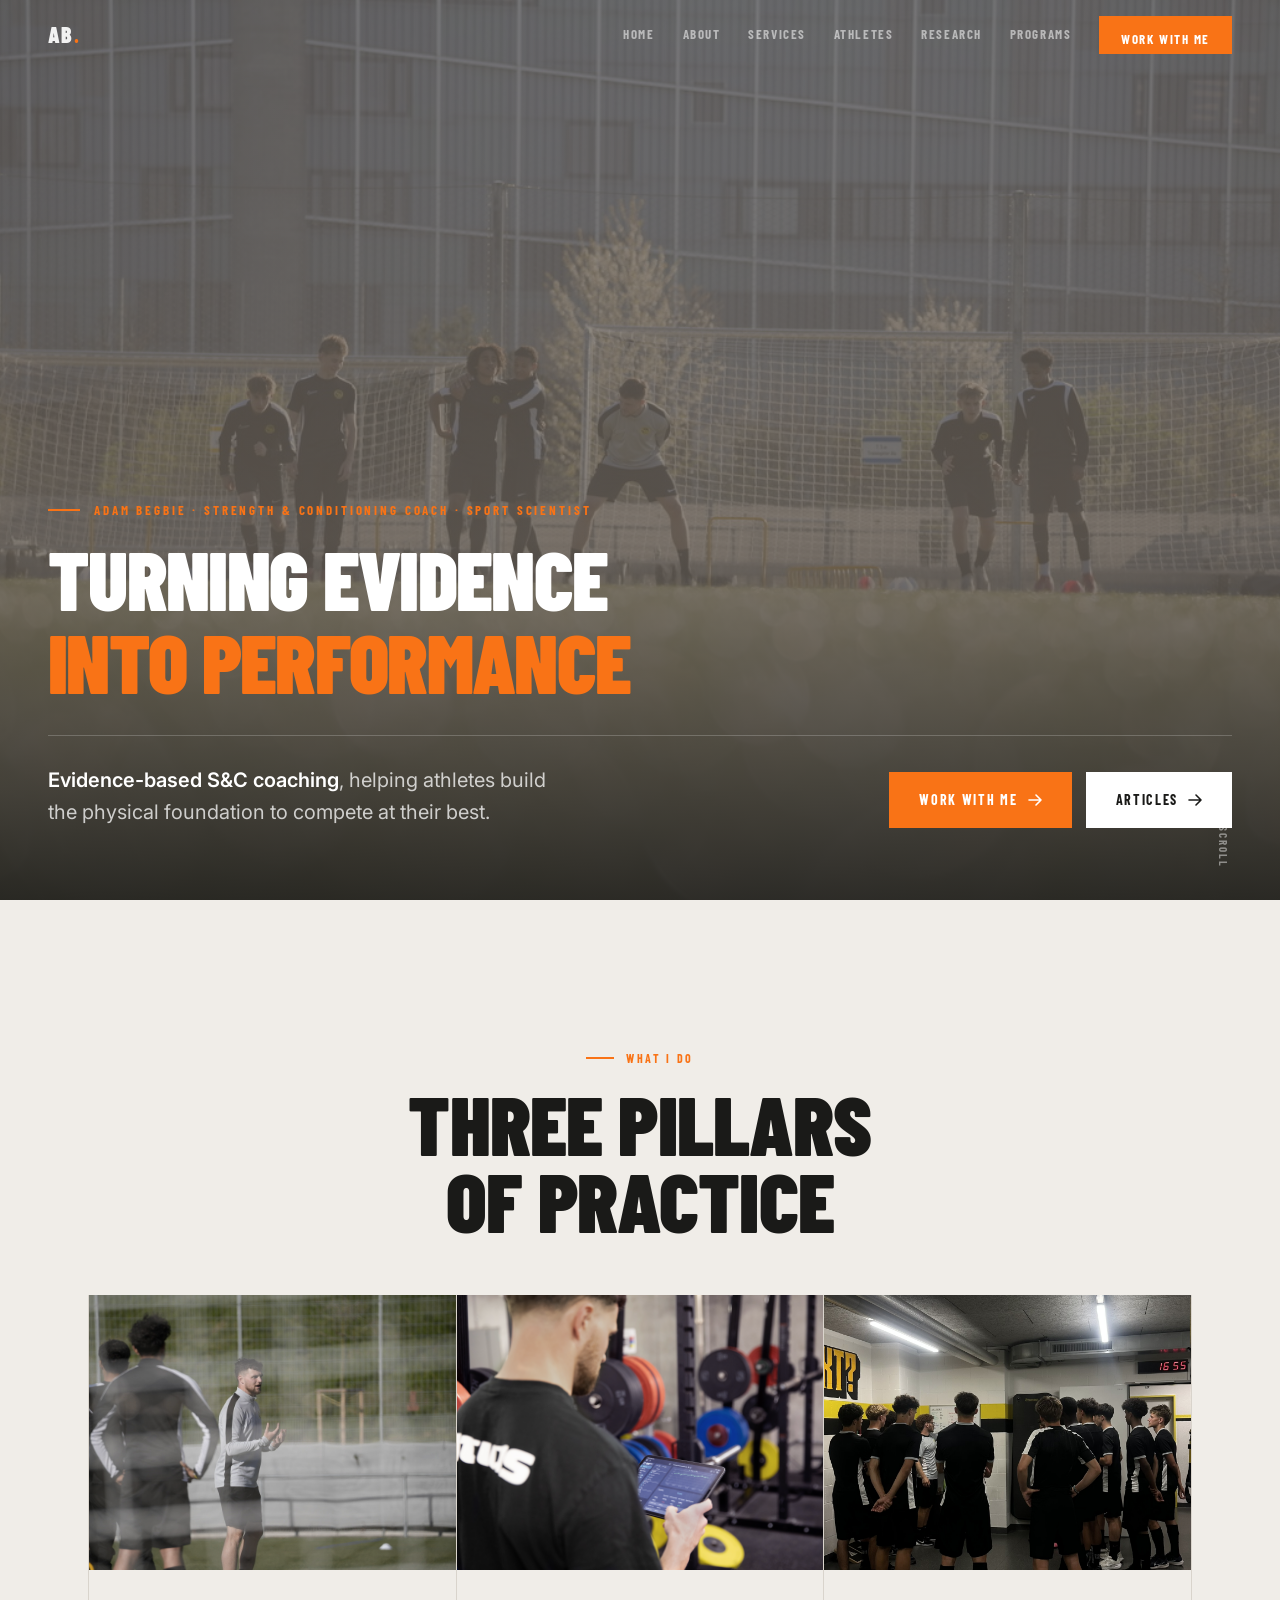
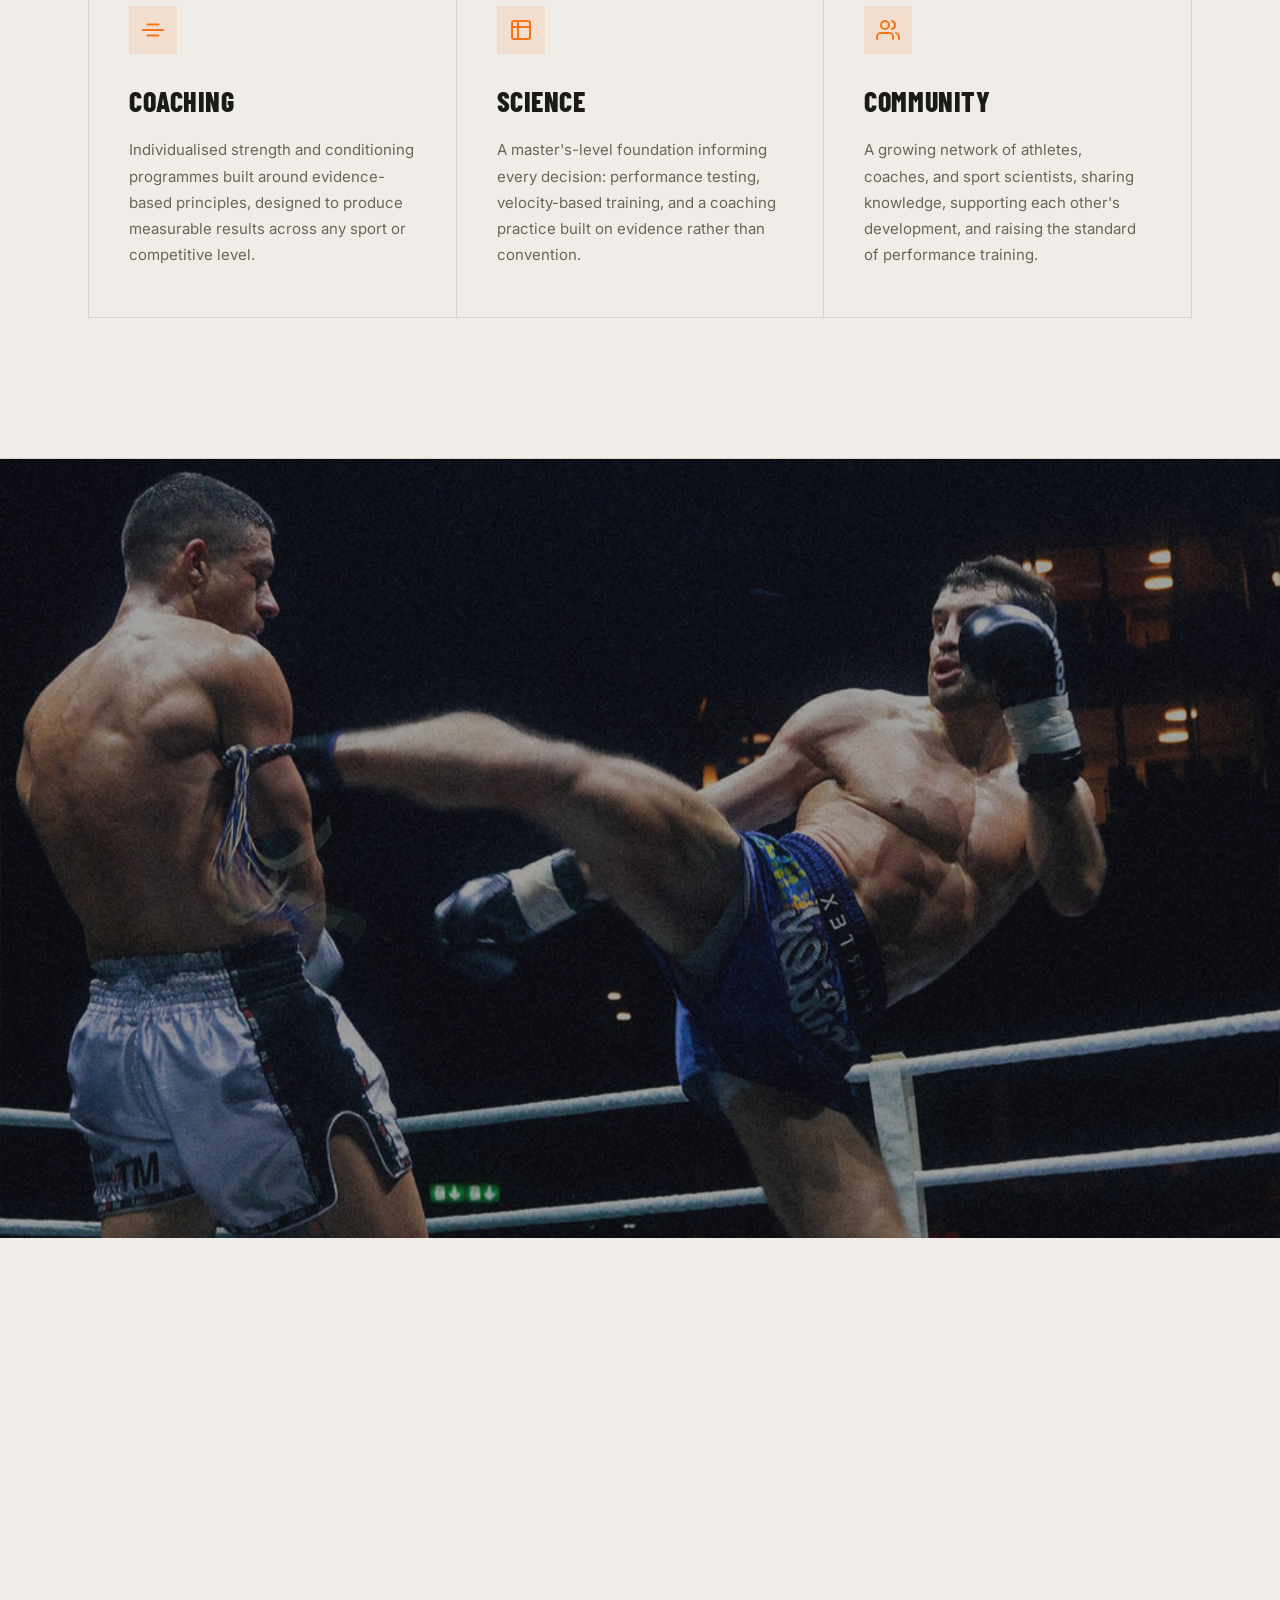
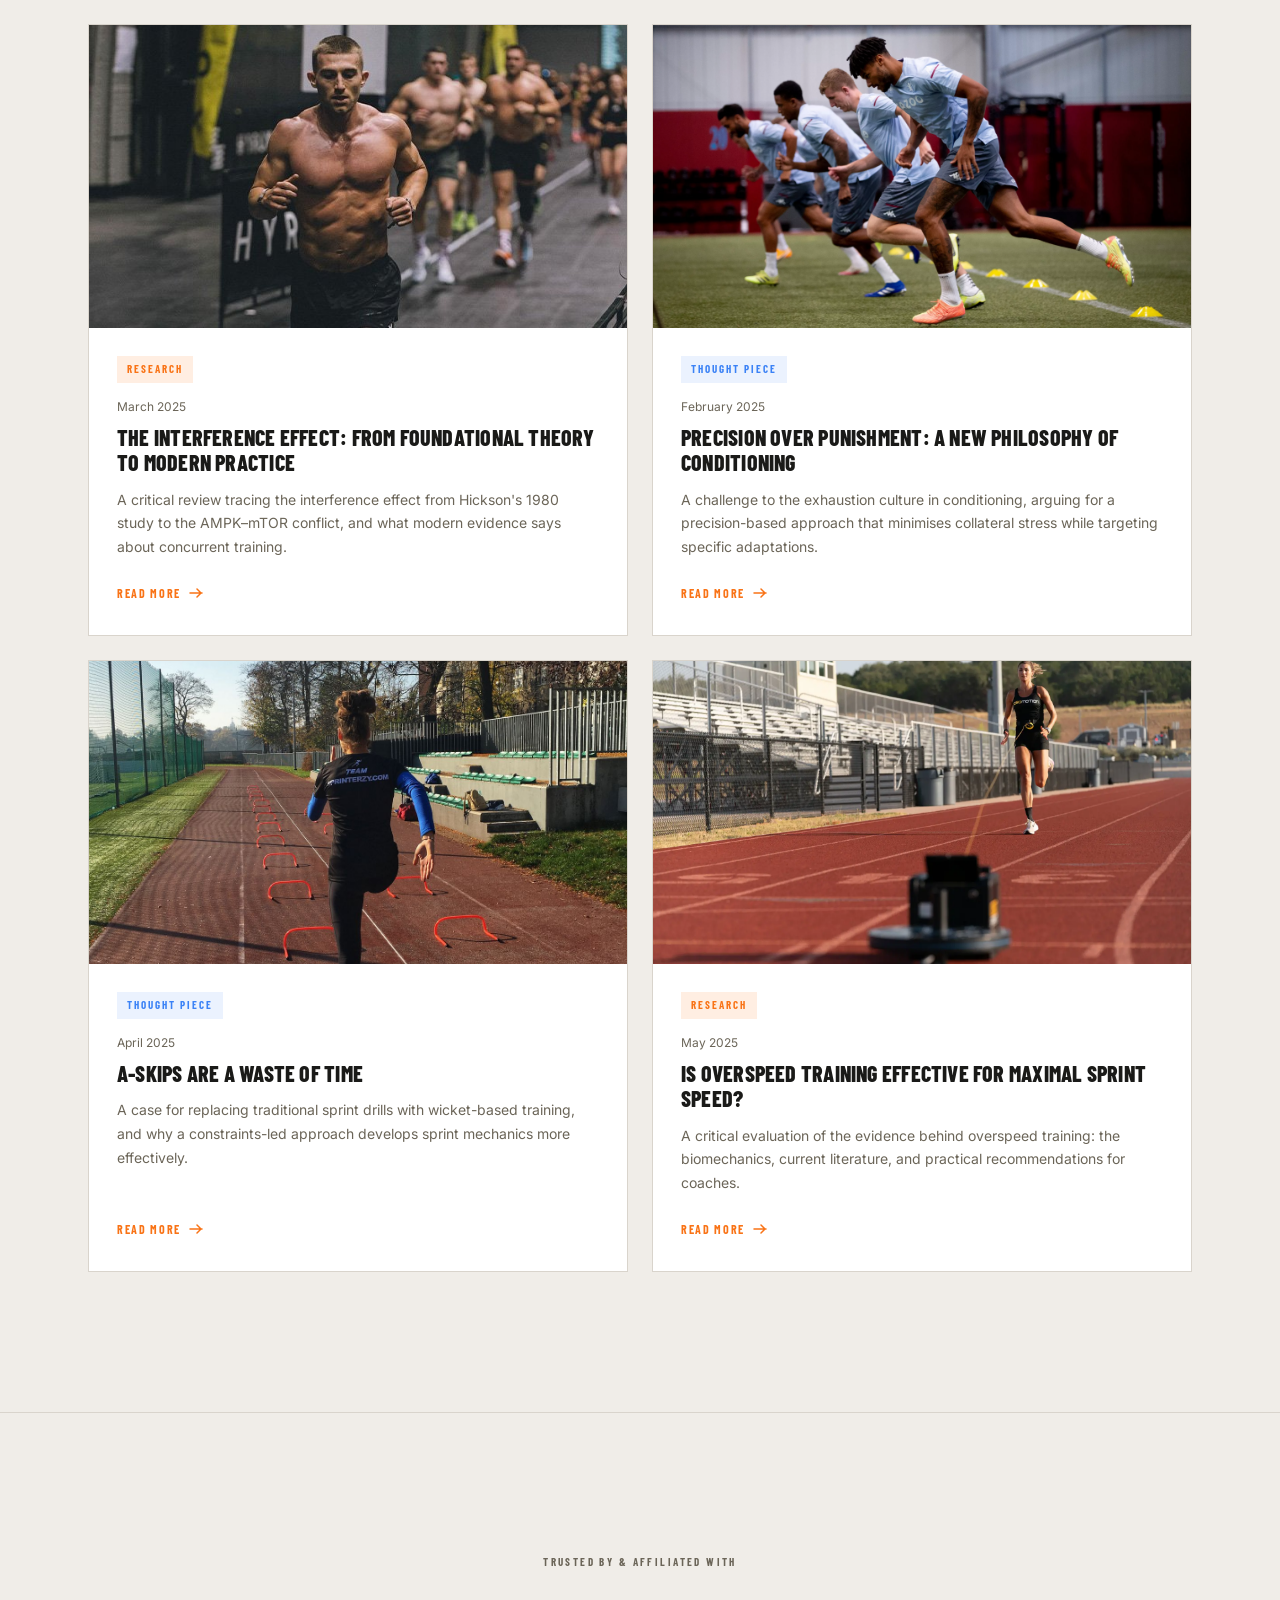
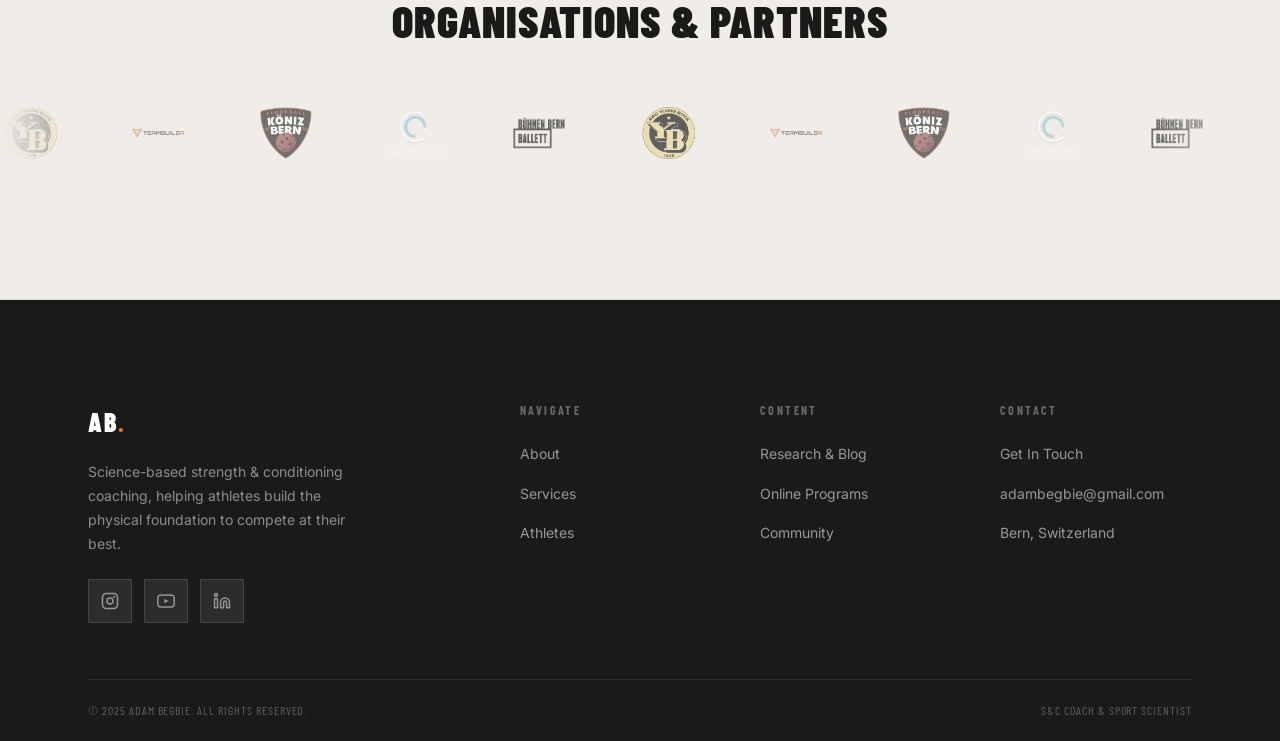
==== commit 6f727ed2: "Programs page: new football programmes, TeamBuildr, video hero; nav, athletes hero image, contact so" ====
--- a/index.html
+++ b/index.html
@@ -30,6 +30,7 @@
       <a href="services.html">Services</a>
       <a href="athletes.html">Athletes</a>
       <a href="blog.html">Research</a>
+      <a href="training-programs.html">Programs</a>
       <a href="contact.html" class="nav-cta">Work With Me</a>
     </div>
 
@@ -44,6 +45,7 @@
     <a href="services.html" class="mlink">Services</a>
     <a href="athletes.html" class="mlink">Athletes</a>
     <a href="blog.html"     class="mlink">Research</a>
+    <a href="training-programs.html" class="mlink">Programs</a>
     <a href="contact.html"  class="mlink">Contact</a>
   </nav>
 
--- a/styles.css
+++ b/styles.css
@@ -751,8 +751,12 @@
 .about-tab:hover { color: var(--text); }
 .about-tab.active { color: var(--accent); border-bottom-color: var(--accent); }
 
-.about-panel { display: none; }
-.about-panel.active { display: block; }
+.about-panels { display: grid; }
+.about-panel {
+  grid-row: 1; grid-column: 1;
+  visibility: hidden; pointer-events: none;
+}
+.about-panel.active { visibility: visible; pointer-events: auto; }
 .about-panel p {
   font-size: clamp(16px, 1.7vw, 18px);
   line-height: 1.85; color: var(--text-muted);
